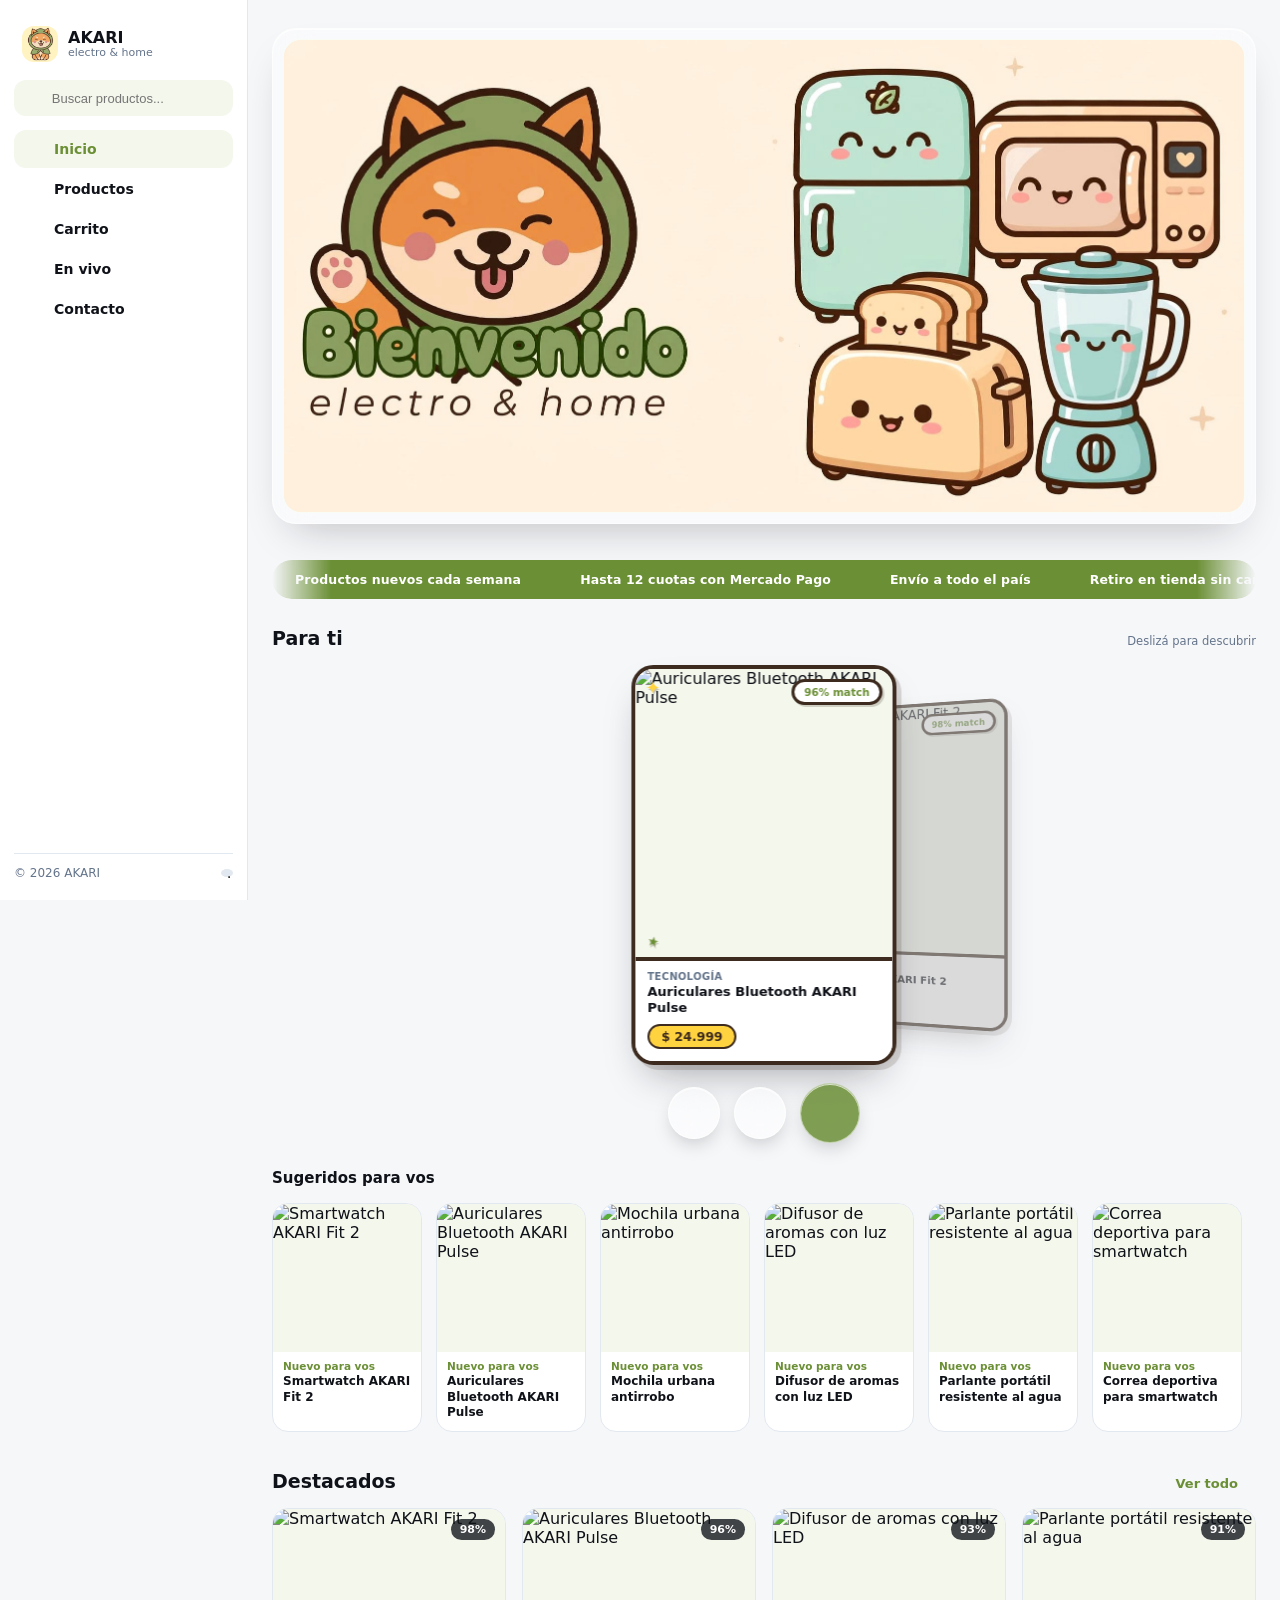
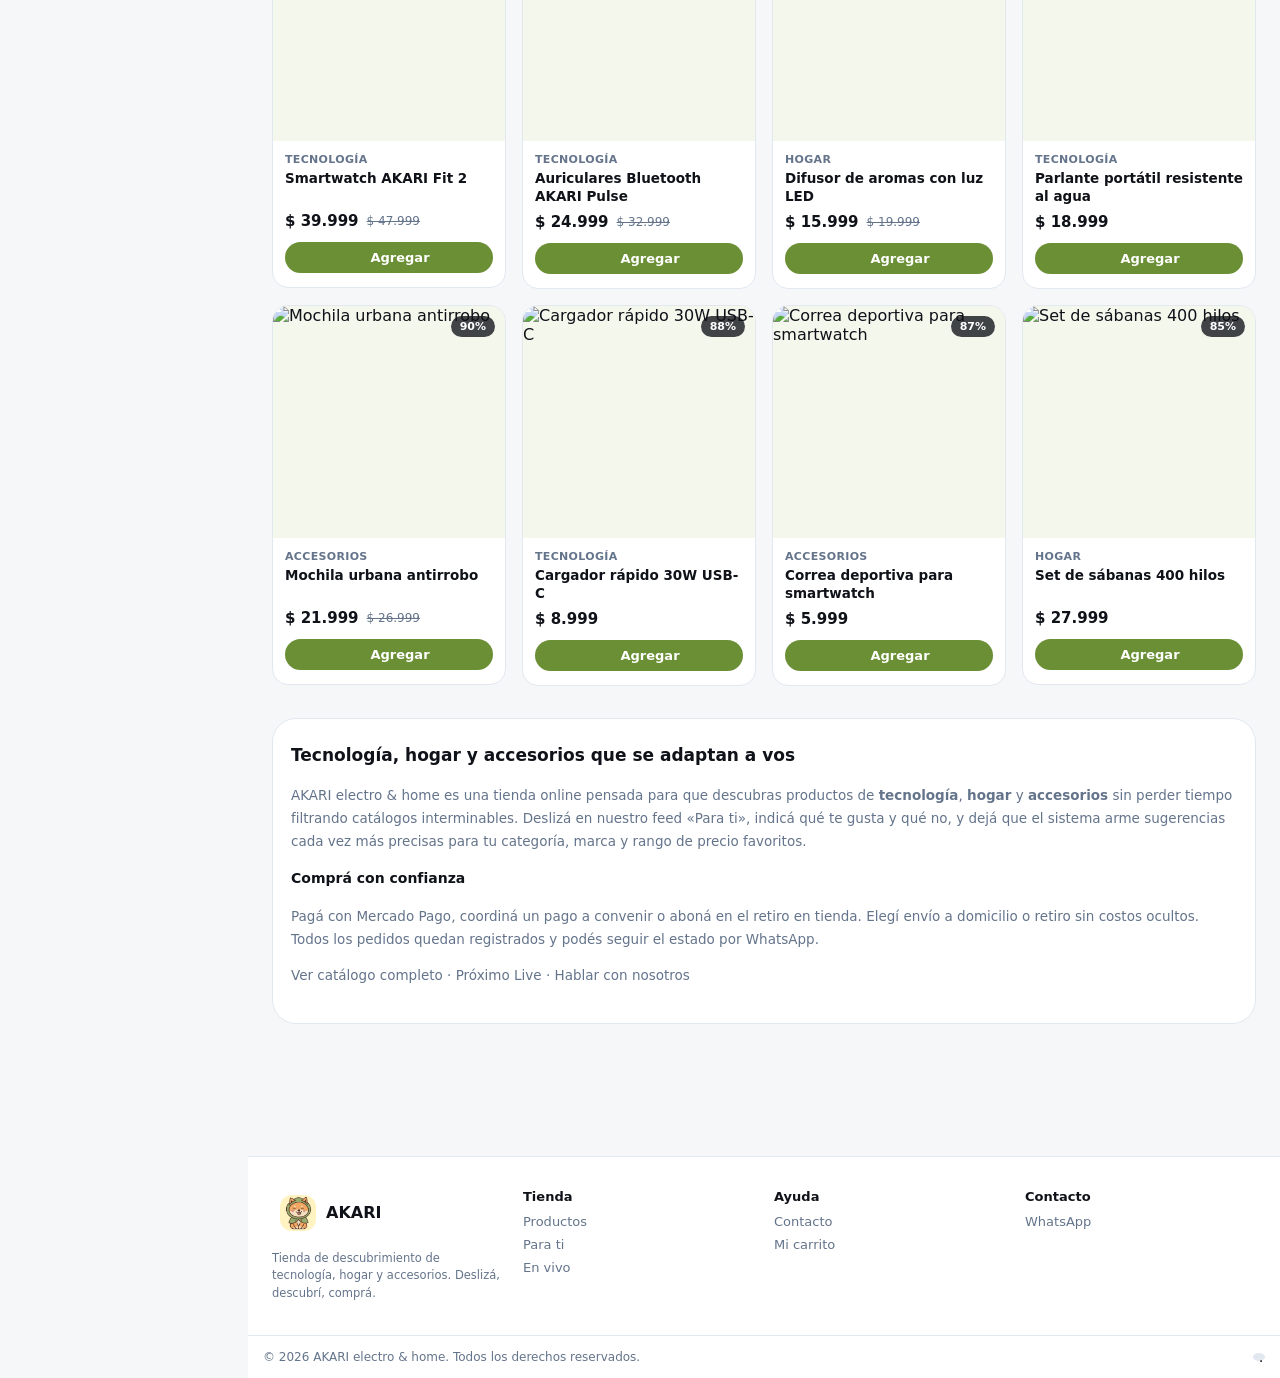
==== index.html @ f6f7b3b5 "Rediseñar tarjetas del carrusel 'Para ti' con estilo Sticker Kawaii: bordes gruesos tipo cómic, somb" ====
<!DOCTYPE html>
<html lang="es-AR">
<head>
<meta charset="UTF-8">
<meta name="viewport" content="width=device-width, initial-scale=1, viewport-fit=cover">
<meta name="theme-color" content="#6b8f35">
<meta name="mobile-web-app-capable" content="yes">
<meta name="apple-mobile-web-app-capable" content="yes">
<meta name="apple-mobile-web-app-status-bar-style" content="black-translucent">
<meta name="apple-mobile-web-app-title" content="AKARI">
<link rel="apple-touch-icon" href="./logo-mascot.png">
<link rel="manifest" href="./manifest.json">
<link rel="preconnect" href="https://images.unsplash.com">
<link rel="preconnect" href="https://khlsqzwtauctaqtqmuxd.supabase.co">
<title>AKARI Electro & Home — Tecnología, hogar y accesorios</title>
<meta name="description" content="Descubrí tecnología, hogar y accesorios deslizando: AKARI aprende lo que te gusta. Comprá con Mercado Pago, envío a domicilio o retiro en tienda.">
<link rel="canonical" href="https://akari.com.ar/">
<meta property="og:type" content="website">
<meta property="og:site_name" content="AKARI Electro & Home">
<meta property="og:title" content="AKARI Electro & Home — Tecnología, hogar y accesorios">
<meta property="og:description" content="Tienda discovery: deslizá, descubrí y comprá productos de tecnología, hogar y accesorios pensados para vos.">
<meta property="og:image" content="https://akari.com.ar/akari-logo-full.png">
<meta property="og:image:width" content="1366">
<meta property="og:image:height" content="554">
<meta property="og:image:type" content="image/png">
<meta property="og:url" content="https://akari.com.ar/">
<meta name="twitter:card" content="summary_large_image">
<meta name="twitter:title" content="AKARI Electro & Home">
<meta name="twitter:description" content="Descubrí tecnología, hogar y accesorios deslizando. AKARI aprende tus gustos.">
<meta name="twitter:image" content="https://akari.com.ar/akari-logo-full.png">
<link rel="icon" href="./logo-mascot.png">
<script type="application/ld+json">
{
  "@context": "https://schema.org",
  "@type": "Store",
  "name": "AKARI Electro & Home",
  "description": "Tienda online de descubrimiento de tecnología, hogar y accesorios.",
  "image": "https://akari.com.ar/logo-mascot.png",
  "url": "https://akari.com.ar/",
  "priceRange": "$$",
  "paymentAccepted": "Mercado Pago, Efectivo",
  "areaServed": "AR"
}
</script>
<script src="https://unpkg.com/lucide@latest/dist/umd/lucide.js"></script>
<link rel="stylesheet" href="./styles.css">
</head>
<body>
<div id="app"></div>
<script>
/* =========================================================
   AKARI Electro & Home — index.html vanilla (front estático)
   Backend: Supabase (opcional, con fallback demo local)
   Pagos: Mercado Pago vía Cloudflare Worker
   ========================================================= */

/* ---------- 1. Config: pegar acá URL y anon key de Supabase ---------- */
const SUPABASE_URL = "https://khlsqzwtauctaqtqmuxd.supabase.co";        // ej: "https://xxxx.supabase.co"
const SUPABASE_ANON_KEY = "eyJhbGciOiJIUzI1NiIsInR5cCI6IkpXVCJ9.eyJpc3MiOiJzdXBhYmFzZSIsInJlZiI6ImtobHNxend0YXVjdGFxdHFtdXhkIiwicm9sZSI6ImFub24iLCJpYXQiOjE3ODcwOTU3NjQsImV4cCI6MjEwMjY3MTc2NH0.Ha_zE5vqNaGgc-ZlKzhVvxErynr9IOAh6Shf-it263A";   // clave anon pública (nunca service_role)
const HAS_SUPABASE = !!(SUPABASE_URL && SUPABASE_ANON_KEY);

/* ---------- 2. Utilidades ---------- */
const $ = (sel, el=document) => el.querySelector(sel);
const $$ = (sel, el=document) => [...el.querySelectorAll(sel)];
const uid = () => Math.random().toString(36).slice(2,10);
const lsGet = (k, fallback) => { try { const v = localStorage.getItem(k); return v ? JSON.parse(v) : fallback; } catch(e){ return fallback; } };
const lsSet = (k, v) => { try { localStorage.setItem(k, JSON.stringify(v)); } catch(e){} };
function fmtMoney(n){
  const cur = state.settings.currency || 'ARS';
  try {
    return new Intl.NumberFormat('es-AR', { style:'currency', currency: cur, maximumFractionDigits:0 }).format(n);
  } catch(e){ return '$' + Math.round(n).toLocaleString('es-AR'); }
}
function toast(msg){
  $$('.toast').forEach(t=>t.remove());
  const t = document.createElement('div');
  t.className = 'toast';
  t.textContent = msg;
  document.body.appendChild(t);
  setTimeout(()=>t.remove(), 2200);
}
function icons(){ if(window.lucide) lucide.createIcons(); }

/* ---------- 3. Datos demo (fallback sin Supabase) ---------- */
const DEMO_PRODUCTS = [
  {id:'p1',title:'Auriculares Bluetooth AKARI Pulse', brand:'AKARI', category:'Tecnología', price:24999, original_price:32999, match_score:96, image_url:'https://images.unsplash.com/photo-1567928513899-997d98489fbd?w=600', sort_order:1, active:true},
  {id:'p2',title:'Parlante portátil resistente al agua', brand:'SoundGo', category:'Tecnología', price:18999, original_price:0, match_score:91, image_url:'https://images.unsplash.com/photo-1542483381-41a479b1fb88?w=600', sort_order:2, active:true},
  {id:'p3',title:'Smartwatch AKARI Fit 2', brand:'AKARI', category:'Tecnología', price:39999, original_price:47999, match_score:98, image_url:'https://images.unsplash.com/photo-1777496410128-926b2d0083f9?w=600', sort_order:3, active:true},
  {id:'p4',title:'Cargador rápido 30W USB-C', brand:'ZapCharge', category:'Tecnología', price:8999, original_price:0, match_score:88, image_url:'https://images.unsplash.com/photo-1492107376256-4026437926cd?w=600', sort_order:4, active:true},
  {id:'p5',title:'Set de sábanas 400 hilos', brand:'Casa Nova', category:'Hogar', price:27999, original_price:0, match_score:85, image_url:'https://images.unsplash.com/photo-1702501543049-4cb666eeda15?w=600', sort_order:5, active:true},
  {id:'p6',title:'Difusor de aromas con luz LED', brand:'Aroma+', category:'Hogar', price:15999, original_price:19999, match_score:93, image_url:'https://images.unsplash.com/photo-1602928321679-560bb453f190?w=600', sort_order:6, active:true},
  {id:'p7',title:'Set de 4 tazas de cerámica', brand:'Casa Nova', category:'Hogar', price:9999, original_price:0, match_score:80, image_url:'https://images.unsplash.com/photo-1542556398-95fb5b9f9b48?w=600', sort_order:7, active:true},
  {id:'p8',title:'Organizador modular de cocina', brand:'OrdenaYa', category:'Hogar', price:12999, original_price:0, match_score:78, image_url:'https://images.unsplash.com/photo-1512149599640-5f2b53232442?w=600', sort_order:8, active:true},
  {id:'p9',title:'Mochila urbana antirrobo', brand:'UrbanGo', category:'Accesorios', price:21999, original_price:26999, match_score:90, image_url:'https://images.unsplash.com/photo-1616703055375-b5e495a5c6fe?w=600', sort_order:9, active:true},
  {id:'p10',title:'Lentes de sol polarizados', brand:'SunLine', category:'Accesorios', price:11999, original_price:0, match_score:82, image_url:'https://images.unsplash.com/photo-1502767089025-6572583495f9?w=600', sort_order:10, active:true},
  {id:'p11',title:'Billetera de cuero minimalista', brand:'UrbanGo', category:'Accesorios', price:9999, original_price:0, match_score:76, image_url:'https://images.unsplash.com/photo-1579014134953-1580d7f123f3?w=600', sort_order:11, active:true},
  {id:'p12',title:'Correa deportiva para smartwatch', brand:'AKARI', category:'Accesorios', price:5999, original_price:0, match_score:87, image_url:'https://images.unsplash.com/photo-1568614213568-aecdafaec17d?w=600', sort_order:12, active:true},
];
const DEFAULT_SETTINGS = {
  brand_name:'AKARI', brand_tagline:'electro & home',
  color_brand:'#6b8f35', color_bg:'#f6f7f9', color_text:'#0f1218', logo_url:'',
  hero_title:'Descubrí productos que sí te van a gustar',
  hero_text:'Deslizá tecnología, hogar y accesorios como en tu red favorita. AKARI aprende de cada Me gusta para mostrarte más de lo que buscás — y menos de lo que no.',
  pay_mp:true, pay_agree:true, pay_store:true, mp_mode:'test', mp_public_key:'', mp_worker_url:'',
  whatsapp:'', email:'', currency:'ARS',
  live_active:true, live_title:'Facebook Live: nuevos ingresos de la semana', live_when:'Viernes 19:00 hs', live_url:'',
  instagram_url:'', facebook_url:'', tiktok_url:''
};

/* ---------- 4. Estado global ---------- */
const state = {
  products: [],
  settings: {...DEFAULT_SETTINGS},
  cart: lsGet('akari_cart', []),
  session: lsGet('akari_admin_session', null),
  route: location.hash || '#/',
  drawerOpen: false,
  productFilter: 'Todas',
  lastOrder: lsGet('akari_last_order', null),
};

/* ---------- 5. Cliente Supabase minimal (REST) — solo si hay claves ---------- */
async function sb(path, opts={}){
  const res = await fetch(`${SUPABASE_URL}/rest/v1/${path}`, {
    ...opts,
    headers:{
      'apikey': SUPABASE_ANON_KEY,
      'Authorization': `Bearer ${state.session?.access_token || SUPABASE_ANON_KEY}`,
      'Content-Type':'application/json',
      'Prefer': opts.prefer || 'return=representation',
      ...(opts.headers||{})
    }
  });
  if(!res.ok){ const t = await res.text().catch(()=> ''); throw new Error(t || res.statusText); }
  return res.status===204 ? null : res.json();
}
async function loadData(){
  if(HAS_SUPABASE){
    try{
      const [prods, settingsRows] = await Promise.all([
        sb('products?select=*&order=sort_order.asc'),
        sb('site_settings?select=*&id=eq.1')
      ]);
      state.products = (prods||[]).filter(p=>p.active !== false);
      if(settingsRows && settingsRows[0]) state.settings = {...DEFAULT_SETTINGS, ...settingsRows[0]};
    }catch(e){
      console.warn('Supabase no disponible, uso modo demo:', e.message);
      state.products = lsGet('akari_demo_products', DEMO_PRODUCTS).filter(p=>p.active);
      state.settings = {...DEFAULT_SETTINGS, ...lsGet('akari_demo_settings', {})};
    }
  } else {
    state.products = lsGet('akari_demo_products', DEMO_PRODUCTS).filter(p=>p.active);
    state.settings = {...DEFAULT_SETTINGS, ...lsGet('akari_demo_settings', {})};
  }
  applyTheme();
}
function allDemoProducts(){ return lsGet('akari_demo_products', DEMO_PRODUCTS); }
function saveDemoProducts(list){ lsSet('akari_demo_products', list); }
function saveDemoSettings(s){ lsSet('akari_demo_settings', s); }

function applyTheme(){
  document.documentElement.style.setProperty('--brand', state.settings.color_brand || '#6b8f35');
  // color-dark aproximado: mismo tono, solo lo usamos con brand por simplicidad
  document.documentElement.style.setProperty('--brand-dark', state.settings.color_brand || '#587529');
  document.documentElement.style.setProperty('--bg', state.settings.color_bg || '#f6f7f9');
  document.documentElement.style.setProperty('--text', state.settings.color_text || '#0f1218');
}

/* ---------- 6. Motor de gustos v3 (localStorage: akari_prefs_v3) ---------- */
const PREFS_KEY = 'akari_prefs_v3';
const HALF_LIFE_DAYS = 21;                 // cuánto tarda una preferencia en "olvidarse" a la mitad
const DECAY_LAMBDA = Math.log(2) / HALF_LIFE_DAYS;
const SIGNAL_WEIGHT = { like: 2, cart: 3.2, skip: -1.6, view: 0 };
const now_ = () => Date.now();
const daysSince = (ts) => ts ? (now_() - ts) / 86400000 : 999;
function decayFactor(ts){ return Math.exp(-DECAY_LAMBDA * Math.max(0, daysSince(ts))); }
function decayedValue(entry){ if(!entry) return 0; return entry.score * decayFactor(entry.ts); }

function loadPrefs(){
  const p = lsGet(PREFS_KEY, null);
  if(p && p.version===3){
    // Migración: totalSignals pasaba de ser un contador plano a una entrada
    // con decaimiento por tiempo (igual que categorías/marcas). Convertimos
    // una sola vez, preservando la confianza ya ganada como punto de partida.
    if(typeof p.totalSignals === 'number'){
      p.totalSignals = p.totalSignals ? { score: p.totalSignals, ts: now_() } : null;
      savePrefs(p);
    }
    return p;
  }
  // Migración simple desde v2 si existía, para no perder progreso del usuario
  const old = lsGet('akari_prefs_v2', null);
  const fresh = {
    version:3, categories:{}, brands:{}, priceMean:0, priceM2:0, priceCount:0,
    seen:{}, skipped:{}, session:[], totalSignals:null, createdAt: now_()
  };
  if(old){
    const ts = now_();
    Object.entries(old.categories||{}).forEach(([k,v])=> fresh.categories[k]={score:v, ts});
    Object.entries(old.brands||{}).forEach(([k,v])=> fresh.brands[k]={score:v, ts});
    if(old.priceCount){ fresh.priceCount=old.priceCount; fresh.priceMean=old.priceSum/old.priceCount; }
    Object.entries(old.seen||{}).forEach(([k,v])=> fresh.seen[k]={count:v, ts});
    Object.entries(old.skipped||{}).forEach(([k,v])=> fresh.skipped[k]={count:v, ts});
    fresh.session = old.session||[];
  }
  savePrefs(fresh);
  return fresh;
}
function savePrefs(p){ lsSet(PREFS_KEY, p); }

// Confianza en lo que sabemos del usuario, con decaimiento por tiempo (igual
// que las afinidades): si no interactúa por un tiempo, "olvidamos" cuánto lo
// conocíamos y el feed vuelve a explorar más, en vez de quedar congelado en
// el piso mínimo de exploración para siempre.
function getConfidence(prefs){
  return Math.min(1, decayedValue(prefs.totalSignals) / 25);
}

// Welford incremental: media y varianza de precios que le gustaron, sin guardar historial completo
function updatePriceStats(prefs, price){
  prefs.priceCount += 1;
  const delta = price - prefs.priceMean;
  prefs.priceMean += delta / prefs.priceCount;
  const delta2 = price - prefs.priceMean;
  prefs.priceM2 += delta * delta2;
}
function priceStd(prefs){
  if(prefs.priceCount < 2) return null;
  return Math.sqrt(prefs.priceM2 / prefs.priceCount);
}

function recordSignal(product, type){
  const prefs = loadPrefs();
  const weight = SIGNAL_WEIGHT[type] ?? 0;
  const ts = now_();
  if(weight !== 0){
    const catEntry = prefs.categories[product.category];
    prefs.categories[product.category] = { score: decayedValue(catEntry) + weight, ts };
    const brandEntry = prefs.brands[product.brand];
    prefs.brands[product.brand] = { score: decayedValue(brandEntry) + weight, ts };
    if(weight > 0) updatePriceStats(prefs, product.price);
    prefs.totalSignals = { score: decayedValue(prefs.totalSignals) + 1, ts };
  }
  if(type==='skip'){
    const s = prefs.skipped[product.id];
    prefs.skipped[product.id] = { count: (s?s.count:0)+1, ts };
  }
  const seenEntry = prefs.seen[product.id];
  prefs.seen[product.id] = { count: (seenEntry?seenEntry.count:0)+1, ts };
  prefs.session.push(product.id);
  if(prefs.session.length>40) prefs.session.shift();
  savePrefs(prefs);
}

// Preferencia gaussiana de precio: 1.0 si está justo en el precio típico que le gusta, decae con la distancia
function priceFit(price, prefs){
  if(prefs.priceCount < 2) return 0.5; // sin datos suficientes: neutral
  const std = Math.max(priceStd(prefs), prefs.priceMean*0.12, 1000); // piso mínimo para no ser demasiado estricto
  const z = (price - prefs.priceMean) / std;
  return Math.exp(-0.5 * z * z); // 1 = precio ideal, ->0 = muy lejos de lo habitual
}

function scoreProduct(product, prefs, opts={}){
  const sessionSet = opts.sessionSet || new Set();
  let score = (product.match_score||70)/100;                 // base editorial 0–1

  const catAff = Math.tanh(decayedValue(prefs.categories[product.category]) / 4); // -1..1 acotado
  const brandAff = Math.tanh(decayedValue(prefs.brands[product.brand]) / 4);
  score += catAff * 0.22 + brandAff * 0.14;

  score += (priceFit(product.price, prefs) - 0.5) * 0.30;     // -0.15..+0.15

  const seenEntry = prefs.seen[product.id];
  if(!seenEntry){
    score += 0.16; // novelty: nunca visto
  } else {
    const recentness = decayFactor(seenEntry.ts);              // 1 = recién visto, ->0 con el tiempo
    score -= Math.min(0.32, 0.08 * Math.log(1 + seenEntry.count)) * recentness;
  }

  const skipEntry = prefs.skipped[product.id];
  if(skipEntry){
    const recentness = decayFactor(skipEntry.ts);
    score -= Math.min(0.85, 0.35 * skipEntry.count) * recentness;
  }

  if(sessionSet.has(product.id)) score -= 0.5;                 // evitar repetir en la misma sesión de scroll

  // exploración: más ruido cuando conocemos poco al usuario, casi nada cuando ya aprendimos de él
  const confidence = getConfidence(prefs);
  const noiseAmplitude = 0.14 * (1 - confidence) + 0.02;
  score += (Math.random()*2-1) * noiseAmplitude;

  return score;
}

function buildFeed(){
  const prefs = loadPrefs();
  const sessionSet = new Set(prefs.session.slice(-12));
  // filtrar productos rechazados con fuerza y recientemente, para no insistir
  const pool = state.products.filter(p=>{
    const sk = prefs.skipped[p.id];
    if(!sk) return true;
    return !(sk.count>=3 && decayFactor(sk.ts) > 0.6);
  });
  const finalPool = pool.length ? pool : state.products;

  let scored = finalPool
    .map(p=>({p, s:scoreProduct(p, prefs, {sessionSet})}))
    .sort((a,b)=>b.s-a.s);

  // exploración adaptativa: epsilon baja de ~25% (usuario nuevo) a un piso de 6% (usuario ya conocido)
  const confidence = getConfidence(prefs);
  const epsilon = 0.25 - confidence*0.19;
  let ordered = [];
  const rest = [...scored];
  while(rest.length){
    if(Math.random() < epsilon && rest.length>1){
      const idx = Math.floor(Math.random()*rest.length);
      ordered.push(rest.splice(idx,1)[0]);
    } else {
      ordered.push(rest.shift());
    }
  }

  // diversidad real: si insertar el siguiente ítem generaría 3 seguidos de la misma categoría,
  // buscamos más adelante en la cola el primer ítem de otra categoría y lo adelantamos.
  const final = [];
  while(ordered.length){
    const next = ordered[0];
    const lastTwoSame = final.length>=2
      && final[final.length-1].p.category===next.p.category
      && final[final.length-2].p.category===next.p.category;
    if(lastTwoSame){
      const altIdx = ordered.findIndex(o=> o.p.category!==next.p.category);
      if(altIdx > 0){ final.push(ordered.splice(altIdx,1)[0]); continue; }
    }
    final.push(ordered.shift());
  }
  return final.map(x=>x.p);
}

/* ---------- 7. Carrito ---------- */
function saveCart(){ lsSet('akari_cart', state.cart); }
function addToCart(product, qty=1){
  const existing = state.cart.find(i=>i.id===product.id);
  if(existing) existing.qty += qty;
  else state.cart.push({id:product.id, title:product.title, price:product.price, image_url:product.image_url, category:product.category, qty});
  saveCart();
  recordSignal(product,'cart');
  toast('Agregado al carrito');
  render();
}
function updateQty(id, delta){
  const item = state.cart.find(i=>i.id===id);
  if(!item) return;
  item.qty += delta;
  if(item.qty<=0) state.cart = state.cart.filter(i=>i.id!==id);
  saveCart(); render();
}
function removeFromCart(id){ state.cart = state.cart.filter(i=>i.id!==id); saveCart(); render(); }
function cartTotal(){ return state.cart.reduce((s,i)=>s+i.price*i.qty,0); }
function cartCount(){ return state.cart.reduce((s,i)=>s+i.qty,0); }

/* ---------- 8. Router ---------- */
window.addEventListener('hashchange', ()=>{ state.route = location.hash || '#/'; state.drawerOpen=false; window.scrollTo(0,0); render(); });

/* ---------- 9. Render: shell (sidebar / topbar) ---------- */
const NAV_ITEMS = [
  {href:'#/', label:'Inicio', icon:'home'},
  {href:'#/productos', label:'Productos', icon:'grid-3x3'},
  {href:'#/carrito', label:'Carrito', icon:'shopping-cart'},
  {href:'#/vivo', label:'En vivo', icon:'radio'},
  {href:'#/contacto', label:'Contacto', icon:'mail'},
];
function isActive(href){ return (state.route==='#/' ? '#/' : state.route) === href || (href!=='#/' && state.route.startsWith(href)); }

function brandMarkHTML(){
  const s = state.settings;
  const src = s.logo_url || './logo-mascot-icon-512.png';
  return `<div class="brand-mark brand-mark-img"><img src="${src}" alt="${s.brand_name}" onerror="this.parentElement.textContent='${(s.brand_name||'A')[0]}'; this.parentElement.classList.remove('brand-mark-img');"></div>`;
}
function shellHTML(innerHTML){
  const s = state.settings;
  const route = state.route.split('?')[0];
  const hideFabs = route==='#/carrito' || route==='#/checkout'; // hay barra de pago fija abajo, evitamos superposición
  return `
  <aside class="sidebar">
    <div class="brand-row">
      ${brandMarkHTML()}
      <div><div class="brand-name">${s.brand_name}</div><div class="brand-tag">${s.brand_tagline}</div></div>
    </div>
    <div class="search-box"><i data-lucide="search" class="icon" style="color:var(--muted)"></i><input id="search-input-desk" placeholder="Buscar productos..." value=""></div>
    <nav>
      ${NAV_ITEMS.map(n=>`<a class="nav-item ${isActive(n.href)?'active':''}" href="${n.href}"><i data-lucide="${n.icon}" class="icon"></i>${n.label}${n.href==='#/carrito' && cartCount() ? ` <span class="mini">(${cartCount()})</span>`:''}</a>`).join('')}
    </nav>
    <div class="sidebar-foot"><span>© ${new Date().getFullYear()} ${s.brand_name}</span><button class="admin-dot" title="Admin" onclick="location.hash='#/admin'">·</button></div>
  </aside>

  <div class="topbar">
    <button class="icon-btn" onclick="toggleDrawer(true)"><i data-lucide="menu" class="icon"></i></button>
    <div class="brand-row">${brandMarkHTML()}<div class="brand-name">${s.brand_name}</div></div>
    <div style="flex:1"></div>
    <a class="icon-btn" href="#/carrito" style="position:relative"><i data-lucide="shopping-cart" class="icon"></i></a>
  </div>
  <div class="drawer-backdrop ${state.drawerOpen?'open':''}" onclick="toggleDrawer(false)"></div>
  <div class="drawer ${state.drawerOpen?'open':''}">
    <div class="brand-row">${brandMarkHTML()}<div><div class="brand-name">${s.brand_name}</div><div class="brand-tag">${s.brand_tagline}</div></div></div>
    <nav>${NAV_ITEMS.map(n=>`<a class="nav-item ${isActive(n.href)?'active':''}" href="${n.href}" onclick="toggleDrawer(false)"><i data-lucide="${n.icon}" class="icon"></i>${n.label}</a>`).join('')}</nav>
  </div>

  <main>
    <div class="container">${innerHTML}</div>
    ${footerHTML()}
  </main>
  ${hideFabs ? '' : `<button class="cart-fab" onclick="location.hash='#/carrito'"><i data-lucide="shopping-cart" class="icon"></i>${cartCount()?`<span class="count">${cartCount()}</span>`:''}</button>`}
  ${hideFabs ? '' : whatsappFabHTML()}
  `;
}
function whatsappFabHTML(){
  const s = state.settings;
  if(!s.whatsapp) return '';
  const text = encodeURIComponent(`Hola! Tengo una consulta sobre ${s.brand_name} ${s.brand_tagline}.`);
  return `
  <a class="whatsapp-fab" href="https://wa.me/${s.whatsapp}?text=${text}" target="_blank" rel="noopener" title="Escribinos por WhatsApp" aria-label="Escribinos por WhatsApp">
    <svg viewBox="0 0 32 32" fill="currentColor" xmlns="http://www.w3.org/2000/svg"><path d="M16.02 3C9.4 3 4 8.37 4 15c0 2.36.7 4.55 1.9 6.4L4 29l7.8-1.85A11.9 11.9 0 0 0 16.02 27C22.63 27 28 21.63 28 15S22.63 3 16.02 3Zm0 21.8c-1.95 0-3.77-.57-5.3-1.55l-.38-.24-4.63 1.1 1.13-4.5-.25-.39A9.7 9.7 0 0 1 5.2 15c0-5.97 4.86-10.8 10.82-10.8 5.97 0 10.8 4.83 10.8 10.8s-4.83 10.8-10.8 10.8Zm5.92-8.09c-.32-.16-1.9-.94-2.2-1.05-.3-.1-.51-.16-.73.16-.21.32-.84 1.05-1.03 1.26-.19.21-.38.24-.7.08-.32-.16-1.36-.5-2.58-1.6-.95-.85-1.6-1.9-1.78-2.22-.19-.32-.02-.49.14-.65.14-.14.32-.38.48-.56.16-.19.21-.32.32-.54.1-.21.05-.4-.03-.56-.08-.16-.73-1.76-1-2.41-.26-.63-.53-.54-.73-.55h-.62c-.21 0-.56.08-.85.4-.3.32-1.11 1.09-1.11 2.65 0 1.56 1.14 3.07 1.3 3.28.16.21 2.24 3.42 5.43 4.8.76.33 1.35.52 1.81.67.76.24 1.45.21 2 .13.61-.09 1.9-.78 2.17-1.53.27-.75.27-1.4.19-1.53-.08-.14-.29-.22-.61-.38Z"/></svg>
  </a>`;
}
function toggleDrawer(v){ state.drawerOpen=v; render(); }
function socialLinksHTML(){
  const s = state.settings;
  const links = [];
  if(s.instagram_url) links.push({url:s.instagram_url, icon:'instagram', label:'Instagram'});
  if(s.facebook_url) links.push({url:s.facebook_url, icon:'facebook', label:'Facebook'});
  if(s.tiktok_url) links.push({url:s.tiktok_url, icon:'tiktok', label:'TikTok'});
  if(!links.length) return '';
  const tiktokSvg = `<svg viewBox="0 0 24 24" width="18" height="18" fill="currentColor"><path d="M16.6 5.82c-.9-.98-1.4-2.26-1.4-3.62h-3.3v13.44c0 1.62-1.32 2.94-2.94 2.94a2.94 2.94 0 0 1 0-5.88c.28 0 .55.04.8.12V9.5a6.3 6.3 0 0 0-.8-.05A6.24 6.24 0 0 0 3 15.68a6.24 6.24 0 0 0 6.24 6.24 6.24 6.24 0 0 0 6.24-6.24V9.01a9.6 9.6 0 0 0 5.6 1.8V7.5c-1.61 0-3.06-.6-4.48-1.68Z"/></svg>`;
  return `<div class="social-row">${links.map(l=>`<a class="social-btn" href="${l.url}" target="_blank" rel="noopener" title="${l.label}">${l.icon==='tiktok'?tiktokSvg:`<i data-lucide="${l.icon}" class="icon" style="width:18px;height:18px"></i>`}</a>`).join('')}</div>`;
}
function footerHTML(){
  const s = state.settings;
  return `
  <footer>
    <div class="footer-inner">
      <div>
        <div class="brand-row" style="padding-bottom:8px">${brandMarkHTML()}<div class="brand-name">${s.brand_name}</div></div>
        <p class="mini" style="max-width:32ch;line-height:1.5">Tienda de descubrimiento de tecnología, hogar y accesorios. Deslizá, descubrí, comprá.</p>
        ${socialLinksHTML()}
      </div>
      <div><h4>Tienda</h4>
        <a href="#/productos">Productos</a><a href="#/">Para ti</a><a href="#/vivo">En vivo</a>
      </div>
      <div><h4>Ayuda</h4>
        <a href="#/contacto">Contacto</a><a href="#/carrito">Mi carrito</a>
      </div>
      <div><h4>Contacto</h4>
        <a href="mailto:${s.email}">${s.email}</a>
        <a href="https://wa.me/${s.whatsapp}" target="_blank">WhatsApp</a>
      </div>
    </div>
    <div class="footer-bottom">
      <span>© ${new Date().getFullYear()} ${s.brand_name} ${s.brand_tagline}. Todos los derechos reservados.</span>
      <button class="admin-dot" title="admin" onclick="location.hash='#/admin'">·</button>
    </div>
  </footer>`;
}

/* ---------- 10. Vista: Inicio ---------- */
function viewHome(){
  const s = state.settings;
  const destacados = [...state.products].sort((a,b)=>(b.match_score||0)-(a.match_score||0)).slice(0,8);
  return `
  <section class="video-banner">
    <div class="video-frame">
      <img src="./banner-image.jpg" alt="Bienvenido a AKARI Electro & Home" loading="eager">
    </div>
  </section>

  <div class="marquee">
    <div class="marquee-track">
      ${marqueeItemsHTML()}${marqueeItemsHTML()}
    </div>
  </div>

  <section class="block reveal" id="feed-section">
    <div class="section-head"><h2>Para ti</h2><span class="mini">Deslizá para descubrir</span></div>
    ${feedHTML()}
  </section>

  <section class="block reveal">
    <div class="section-head"><h2>Destacados</h2><a href="#/productos">Ver todo <i data-lucide="arrow-right" class="icon" style="width:14px;height:14px"></i></a></div>
    <div class="grid-products">${destacados.map((p,i)=>`<div class="reveal" style="transition-delay:${Math.min(i,6)*70}ms">${productCardHTML(p)}</div>`).join('')}</div>
  </section>

  <section class="block reveal">
    <div class="seo-text">
      <h2>Tecnología, hogar y accesorios que se adaptan a vos</h2>
      <p>${s.brand_name} ${s.brand_tagline} es una tienda online pensada para que descubras productos de <strong>tecnología</strong>, <strong>hogar</strong> y <strong>accesorios</strong> sin perder tiempo filtrando catálogos interminables. Deslizá en nuestro feed «Para ti», indicá qué te gusta y qué no, y dejá que el sistema arme sugerencias cada vez más precisas para tu categoría, marca y rango de precio favoritos.</p>
      <h3>Comprá con confianza</h3>
      <p>Pagá con Mercado Pago, coordiná un pago a convenir o aboná en el retiro en tienda. Elegí envío a domicilio o retiro sin costos ocultos. Todos los pedidos quedan registrados y podés seguir el estado por WhatsApp.</p>
      <p><a href="#/productos">Ver catálogo completo</a> · <a href="#/vivo">Próximo Live</a> · <a href="#/contacto">Hablar con nosotros</a></p>
    </div>
  </section>
  `;
}
function marqueeItemsHTML(){
  const items = [
    { icon:'sparkles', text:'Productos nuevos cada semana' },
    { icon:'credit-card', text:'Hasta 12 cuotas con Mercado Pago' },
    { icon:'truck', text:'Envío a todo el país' },
    { icon:'store', text:'Retiro en tienda sin cargo' },
    { icon:'heart', text:'El feed aprende lo que te gusta' },
  ];
  return items.map(i=>`<span class="marquee-item"><i data-lucide="${i.icon}" class="icon" style="width:15px;height:15px"></i>${i.text}</span>`).join('');
}

/* ---------- 11. Feed swipe / carrusel ---------- */
let feedState = { items: [], index: 0 };
function feedHTML(){
  feedState.items = buildFeed();
  if(!feedState.items.length) return `<div class="feed-empty">Todavía no hay productos para mostrarte. Volvé pronto.</div>`;
  feedState.index = 0;
  return `
  <div class="feed-wrap">
    <div class="feed-stage-wrap">
      <div class="feed-stage" id="feed-stage"></div>
      <div class="swipe-hint" id="swipe-hint"><i data-lucide="move-horizontal" class="icon"></i>Deslizá para decidir</div>
    </div>
    <div class="feed-actions">
      <button class="round-btn skip" onclick="feedAction('skip')" title="Saltar"><i data-lucide="x" class="icon"></i></button>
      <button class="round-btn like" onclick="feedAction('like')" title="Me gusta"><i data-lucide="heart" class="icon"></i></button>
      <button class="round-btn add" onclick="feedAction('cart')" title="Agregar"><i data-lucide="shopping-cart" class="icon"></i></button>
    </div>
  </div>
  <div class="section-head" style="margin-top:26px"><h2 style="font-size:15px">Sugeridos para vos</h2></div>
  <div class="suggested-strip" id="suggested-strip"></div>
  `;
}
// Monta el carrusel desde cero (primera carga, o cuando se reinician las sugerencias)
function renderFeedStage(){
  const stage = $('#feed-stage');
  if(!stage) return;
  stage.innerHTML='';
  const current = feedState.items[feedState.index];
  if(!current){ stage.innerHTML = `<div class="feed-empty" style="position:absolute;inset:0;display:flex;align-items:center;justify-content:center;background:#fff;border:1px solid var(--border);border-radius:24px">Reiniciando sugerencias...</div>`; icons(); setTimeout(()=>{feedState.index=0; renderFeedStage();},900); return; }
  const prev = feedState.index>0 ? feedState.items[feedState.index-1] : null;
  const next = feedState.items[feedState.index+1] || null;

  if(prev) stage.appendChild(buildCarouselCard(prev, 'carousel-left'));
  const centerCard = buildCarouselCard(current, 'carousel-center');
  stage.appendChild(centerCard);
  if(next) stage.appendChild(buildCarouselCard(next, 'carousel-right'));

  attachDrag(centerCard, current);
  renderSuggestedStrip();
  icons();
}
function buildCarouselCard(p, extraClass){
  const card = document.createElement('div');
  card.className = 'swipe-card sticker-card ' + extraClass;
  card.dataset.id = p.id;
  card.innerHTML = `
    <div class="swipe-stamp like">ME GUSTA</div>
    <div class="swipe-stamp skip">PASO</div>
    <div class="sticker-media">
      <img src="${p.image_url}" alt="${p.title}">
      <div class="sticker-star s1">✦</div>
      <div class="sticker-badge">${p.match_score||70}% match</div>
      <div class="sticker-star s2">★</div>
    </div>
    <div class="sticker-body">
      <div class="sticker-cat">${p.category}</div>
      <div class="sticker-title">${p.title}</div>
      <div class="sticker-price">${fmtMoney(p.price)}</div>
    </div>
  `;
  return card;
}
// Avanza el carrusel una posición: la tarjeta central pasa a la izquierda (ya decidida),
// la de la derecha pasa al centro, y entra una nueva tarjeta por la derecha.
function advanceCarousel(type){
  const stage = $('#feed-stage');
  const current = feedState.items[feedState.index];
  if(!stage || !current) return;
  recordSignal(current, type);

  const oldLeft = stage.querySelector('.carousel-left');
  const oldCenter = stage.querySelector('.carousel-center');
  const oldRight = stage.querySelector('.carousel-right');

  // La tarjeta vieja de la izquierda (ya decidida hace un paso) termina de salir de escena
  if(oldLeft){
    oldLeft.classList.remove('carousel-left');
    oldLeft.classList.add('carousel-exit-left');
    setTimeout(()=>oldLeft.remove(), 420);
  }
  // La central (recién decidida) pasa a ocupar el lugar de la izquierda
  if(oldCenter){
    oldCenter.classList.remove('carousel-center');
    oldCenter.classList.add('carousel-left');
    oldCenter.style.transform = '';
    oldCenter.style.left = '';
    oldCenter.style.transition = '';
    oldCenter.style.pointerEvents = 'none';
  }
  // La de la derecha pasa a ser la nueva protagonista
  if(oldRight){
    oldRight.classList.remove('carousel-right');
    oldRight.classList.add('carousel-center');
    attachDrag(oldRight, feedState.items[feedState.index+1]);
  }

  feedState.index++;
  const newNext = feedState.items[feedState.index+1];
  if(newNext){
    const newCard = buildCarouselCard(newNext, 'carousel-right carousel-enter');
    stage.appendChild(newCard);
    requestAnimationFrame(()=>{ newCard.classList.remove('carousel-enter'); });
  }

  if(!feedState.items[feedState.index]){
    setTimeout(()=>{ feedState.index=0; renderFeedStage(); }, 450);
  }
  renderSuggestedStrip();
}
function attachDrag(card, product){
  let startX=0, startY=0, dx=0, dragging=false;
  const likeStamp = card.querySelector('.swipe-stamp.like');
  const skipStamp = card.querySelector('.swipe-stamp.skip');
  function onDown(x,y){ dragging=true; startX=x; startY=y; card.style.transition='none'; card.style.cursor='grabbing'; dismissSwipeHint(); }
  function onMove(x,y){
    if(!dragging) return;
    dx = x-startX;
    const rot = dx/18;
    card.style.transform = `translateX(-50%) translate(${dx}px, ${(y-startY)*.15}px) rotate(${rot}deg)`;
    likeStamp.style.opacity = Math.min(Math.max(-dx/80,0),1);
    skipStamp.style.opacity = Math.min(Math.max(dx/80,0),1);
  }
  function onUp(){
    if(!dragging) return; dragging=false; card.style.cursor='grab';
    card.style.transition='transform .4s cubic-bezier(.22,1,.36,1), left .4s cubic-bezier(.22,1,.36,1), opacity .4s ease';
    if(dx<-110){ advanceCarousel('like'); }
    else if(dx>110){ advanceCarousel('skip'); }
    else { card.style.transform=''; likeStamp.style.opacity=0; skipStamp.style.opacity=0; }
    dx=0;
  }
  card.addEventListener('mousedown', e=>onDown(e.clientX,e.clientY));
  window.addEventListener('mousemove', e=>onMove(e.clientX,e.clientY));
  window.addEventListener('mouseup', onUp);
  card.addEventListener('touchstart', e=>{const t=e.touches[0]; onDown(t.clientX,t.clientY);}, {passive:true});
  card.addEventListener('touchmove', e=>{const t=e.touches[0]; onMove(t.clientX,t.clientY);}, {passive:true});
  card.addEventListener('touchend', onUp);
}
function feedAction(type){
  const p = feedState.items[feedState.index];
  if(!p) return;
  dismissSwipeHint();
  if(type==='cart') addToCart(p,1);
  advanceCarousel(type==='cart' ? 'like' : type);
}
function renderSuggestedStrip(){
  const strip = $('#suggested-strip');
  if(!strip) return;
  const prefs = loadPrefs();
  const topCat = Object.entries(prefs.categories)
    .map(([k,v])=>[k, decayedValue(v)])
    .sort((a,b)=>b[1]-a[1])[0]?.[0];
  const hasPriceData = prefs.priceCount >= 2;
  const list = [...state.products].sort((a,b)=>scoreProduct(b,prefs)-scoreProduct(a,prefs)).slice(0,10);
  strip.innerHTML = list.map(p=>{
    let why = 'Recomendado';
    if(topCat && p.category===topCat) why = `Por ${topCat}`;
    else if(hasPriceData && priceFit(p.price, prefs) > 0.75) why = 'En tu rango de precio';
    else if(!prefs.seen[p.id]) why = 'Nuevo para vos';
    return `<a class="sugg-card" href="#" onclick="event.preventDefault(); openProductDetail('${p.id}')">
      <div class="imgwrap"><img src="${p.image_url}" alt="${p.title}" loading="lazy"></div>
      <div class="why">${why}</div>
      <div class="title">${p.title}</div>
    </a>`;
  }).join('');
}

/* ---------- 12. Producto card ---------- */
function productCardHTML(p){
  return `
  <div class="card-prod" onclick="openProductDetail('${p.id}')" style="cursor:pointer">
    <div class="match-badge">${p.match_score||70}%</div>
    <div class="imgwrap"><img src="${p.image_url}" alt="${p.title}" loading="lazy"></div>
    <div class="body">
      <div class="cat">${p.category}</div>
      <div class="title">${p.title}</div>
      <div class="price-row"><span class="price">${fmtMoney(p.price)}</span>${p.original_price>p.price?`<span class="price-orig">${fmtMoney(p.original_price)}</span>`:''}</div>
      <button class="btn btn-primary btn-sm add-btn" onclick='event.stopPropagation(); addToCart(state.products.find(x=>x.id==="${p.id}"))'><i data-lucide="plus" class="icon" style="width:14px;height:14px"></i>Agregar</button>
    </div>
  </div>`;
}

/* ---------- 12b. Detalle de producto (modal expandido) ---------- */
let productDetail = null;
function openProductDetail(id){
  const p = state.products.find(x=>x.id===id);
  if(!p) return;
  productDetail = { product: p, qty: 1 };
  renderProductDetailModal();
}
function closeProductDetail(){
  productDetail = null;
  const el = $('#product-detail-backdrop');
  if(el) el.remove();
}
function changeDetailQty(delta){
  if(!productDetail) return;
  productDetail.qty = Math.max(1, productDetail.qty + delta);
  const el = $('#pd-qty-val');
  if(el) el.textContent = productDetail.qty;
}
function addDetailToCart(){
  if(!productDetail) return;
  addToCart(productDetail.product, productDetail.qty);
  closeProductDetail();
}
function renderProductDetailModal(){
  closeProductDetail_silent();
  if(!productDetail) return;
  const p = productDetail.product;
  const wrap = document.createElement('div');
  wrap.id = 'product-detail-backdrop';
  wrap.className = 'modal-backdrop pd-backdrop';
  wrap.onclick = (e)=>{ if(e.target===wrap) closeProductDetail(); };
  wrap.innerHTML = `
    <div class="pd-modal">
      <button class="icon-btn pd-close" onclick="closeProductDetail()"><i data-lucide="x" class="icon"></i></button>
      <div class="pd-media">
        <img src="${p.image_url}" alt="${p.title}">
        <div class="glass-pill glass-pill-cat" style="position:absolute;top:14px;left:14px">${p.category}</div>
        <div class="glass-pill glass-pill-match" style="position:absolute;top:14px;right:14px">${p.match_score||70}% match</div>
      </div>
      <div class="pd-body">
        ${p.brand?`<div class="mini" style="font-weight:700;text-transform:uppercase;letter-spacing:.03em">${p.brand}</div>`:''}
        <h2 class="pd-title">${p.title}</h2>
        <div class="price-row" style="margin:8px 0 18px">
          <span class="price" style="font-size:22px">${fmtMoney(p.price)}</span>
          ${p.original_price>p.price?`<span class="price-orig">${fmtMoney(p.original_price)}</span>`:''}
        </div>
        <div class="qty-row" style="margin-bottom:18px">
          <button class="qty-btn" onclick="changeDetailQty(-1)">−</button>
          <span class="qty-val" id="pd-qty-val">${productDetail.qty}</span>
          <button class="qty-btn" onclick="changeDetailQty(1)">+</button>
        </div>
        <button class="btn btn-primary btn-block" onclick="addDetailToCart()"><i data-lucide="shopping-cart" class="icon" style="width:16px;height:16px"></i>Agregar al carrito</button>
      </div>
    </div>`;
  document.body.appendChild(wrap);
  icons();
}
function closeProductDetail_silent(){
  const el = $('#product-detail-backdrop');
  if(el) el.remove();
}

/* ---------- 13. Vista: Productos ---------- */
function viewProductos(){
  const params = new URLSearchParams((state.route.split('?')[1]||''));
  const catParam = params.get('cat');
  if(catParam) state.productFilter = catParam;
  const cats = ['Todas', ...new Set(state.products.map(p=>p.category))];
  const filtered = state.productFilter==='Todas'? state.products : state.products.filter(p=>p.category===state.productFilter);
  return `
  <div class="section-head"><h2>Productos</h2><span class="mini">${filtered.length} resultados</span></div>
  <div class="filter-row">${cats.map(c=>`<button class="pill ${state.productFilter===c?'active':''}" onclick="setProductFilter('${c}')">${c}</button>`).join('')}</div>
  ${filtered.length? `<div class="grid-products">${filtered.map(productCardHTML).join('')}</div>` : `<div class="empty-state">No hay productos en esta categoría todavía.</div>`}
  `;
}
function setProductFilter(c){ state.productFilter=c; location.hash = c==='Todas' ? '#/productos' : `#/productos?cat=${encodeURIComponent(c)}`; }

/* ---------- 14. Vista: Carrito ---------- */
function viewCarrito(){
  if(!state.cart.length){
    return `<div class="empty-state"><i data-lucide="shopping-cart" class="icon" style="width:36px;height:36px;margin-bottom:10px"></i><div>Tu carrito está vacío.</div><a class="btn btn-primary" style="margin-top:14px" href="#/productos">Ver catálogo</a></div>`;
  }
  return `
  <div class="section-head"><h2>Tu carrito</h2></div>
  <div class="cart-layout">
    <div>
      ${state.cart.map(i=>`
        <div class="cart-item">
          <img src="${i.image_url}" alt="${i.title}" loading="lazy">
          <div class="info">
            <div class="cat">${i.category||''}</div>
            <div class="name">${i.title}</div>
            <div class="price">${fmtMoney(i.price)}</div>
            <div class="qty-row">
              <button class="qty-btn" onclick="updateQty('${i.id}',-1)">−</button>
              <span class="qty-val">${i.qty}</span>
              <button class="qty-btn" onclick="updateQty('${i.id}',1)">+</button>
            </div>
            <button class="remove-link" onclick="removeFromCart('${i.id}')"><i data-lucide="trash-2" class="icon" style="width:13px;height:13px"></i>Quitar</button>
          </div>
        </div>`).join('')}
    </div>
    <div class="summary-box">
      <div class="summary-row"><span>Subtotal</span><span>${fmtMoney(cartTotal())}</span></div>
      <div class="summary-row"><span>Envío</span><span>A definir</span></div>
      <div class="summary-row total"><span>Total</span><span>${fmtMoney(cartTotal())}</span></div>
      <a class="btn btn-primary btn-block cta-fixed" href="#/checkout" style="margin-top:14px">Ir a pagar</a>
    </div>
  </div>`;
}

/* ---------- 15. Vista: Checkout ---------- */
let checkoutState = { delivery:'retiro', payment:'mp', name:'', phone:'', email:'', address:'' };
function viewCheckout(){
  if(!state.cart.length) return `<div class="empty-state">Tu carrito está vacío. <a href="#/productos">Ver catálogo</a></div>`;
  const s = state.settings;
  const payOptions = [];
  if(s.pay_mp) payOptions.push({v:'mp', t:'Mercado Pago', d:'Tarjeta, débito o dinero en cuenta', icon:'credit-card'});
  if(s.pay_agree) payOptions.push({v:'agree', t:'A convenir', d:'Coordinamos el pago por WhatsApp', icon:'message-circle'});
  if(s.pay_store) payOptions.push({v:'store', t:'Pago en tienda', d:'Abonás al retirar', icon:'store'});
  if(!payOptions.find(o=>o.v===checkoutState.payment) && payOptions[0]) checkoutState.payment = payOptions[0].v;
  return `
  <div class="section-head"><h2>Checkout</h2></div>
  <div class="cart-layout">
    <div>
      <div class="admin-card">
        <h3>Datos de contacto</h3>
        <div class="field"><label>Nombre y apellido</label><input id="ck-name" value="${checkoutState.name}" placeholder="Nombre completo" autocomplete="name" inputmode="text"></div>
        <div class="field-row">
          <div class="field"><label>WhatsApp</label><input id="ck-phone" value="${checkoutState.phone}" placeholder="11 2233 4455" autocomplete="tel" inputmode="tel" type="tel"></div>
          <div class="field"><label>Email</label><input id="ck-email" value="${checkoutState.email}" placeholder="tu@email.com" autocomplete="email" inputmode="email" type="email"></div>
        </div>
      </div>
      <div class="admin-card">
        <h3>Entrega</h3>
        ${['retiro','envio','convenir'].map(v=>{
          const labels = {retiro:['Retiro en tienda','Coordinamos horario por WhatsApp'], envio:['Envío a domicilio','Ingresá tu dirección'], convenir:['A convenir','Vemos la mejor opción juntos']};
          return `<label class="option-card ${checkoutState.delivery===v?'selected':''}"><input type="radio" name="delivery" ${checkoutState.delivery===v?'checked':''} onchange="setDelivery('${v}')"><div><div class="ot">${labels[v][0]}</div><div class="os">${labels[v][1]}</div></div></label>`;
        }).join('')}
        ${checkoutState.delivery==='envio'? `<div class="field" style="margin-top:8px"><label>Dirección</label><input id="ck-address" value="${checkoutState.address}" placeholder="Calle, número, ciudad" autocomplete="street-address"></div>` : ''}
      </div>
      <div class="admin-card">
        <h3>Pago</h3>
        ${payOptions.map(o=>`<label class="option-card ${checkoutState.payment===o.v?'selected':''}"><input type="radio" name="payment" ${checkoutState.payment===o.v?'checked':''} onchange="setPayment('${o.v}')"><div><div class="ot">${o.t}</div><div class="os">${o.d}</div></div></label>`).join('')}
        <div id="checkout-error" style="display:none;background:#fef2f2;border:1px solid #fecaca;color:#991b1b;border-radius:var(--r-sm);padding:12px;font-size:13px;margin-top:10px"></div>
      </div>
    </div>
    <div class="summary-box">
      <h3 style="margin-top:0;font-size:14px">Resumen</h3>
      ${state.cart.map(i=>`<div class="summary-row"><span>${i.qty}× ${i.title}</span><span>${fmtMoney(i.price*i.qty)}</span></div>`).join('')}
      <div class="summary-row total"><span>Total</span><span>${fmtMoney(cartTotal())}</span></div>
      <button class="btn ${checkoutState.payment==='mp'?'btn-mp':'btn-primary'} btn-block cta-fixed" style="margin-top:14px" onclick="submitOrder()">
        ${checkoutState.payment==='mp' ? 'Pagar con Mercado Pago' : 'Confirmar pedido'}
      </button>
    </div>
  </div>`;
}
function setDelivery(v){ checkoutState.delivery=v; render(); }
function setPayment(v){ checkoutState.payment=v; render(); }
function syncCheckoutInputs(){
  ['ck-name','ck-phone','ck-email','ck-address'].forEach(id=>{
    const el = document.getElementById(id);
    if(el) el.addEventListener('input', ()=>{
      if(id==='ck-name') checkoutState.name=el.value;
      if(id==='ck-phone') checkoutState.phone=el.value;
      if(id==='ck-email') checkoutState.email=el.value;
      if(id==='ck-address') checkoutState.address=el.value;
    });
  });
}
async function submitOrder(){
  if(!checkoutState.name || !checkoutState.phone){ toast('Completá nombre y WhatsApp'); return; }
  const order = {
    ref: 'AK-' + Date.now().toString(36).toUpperCase(),
    items: state.cart, total: cartTotal(),
    customer:{name:checkoutState.name, phone:checkoutState.phone, email:checkoutState.email},
    delivery: checkoutState.delivery, address: checkoutState.address,
    payment: checkoutState.payment, status: 'pendiente', created_at: new Date().toISOString()
  };
  // Guardar orden (Supabase si hay backend, si no localStorage)
  try{
    if(HAS_SUPABASE){
      await sb('orders', { method:'POST', body: JSON.stringify(order) });
    } else {
      const orders = lsGet('akari_demo_orders', []); orders.unshift(order); lsSet('akari_demo_orders', orders);
    }
  }catch(e){ console.warn('No se pudo guardar el pedido en Supabase, se guarda local.', e.message); const orders = lsGet('akari_demo_orders', []); orders.unshift(order); lsSet('akari_demo_orders', orders); }

  if(checkoutState.payment==='mp'){
    if(!state.settings.mp_worker_url){
      showCheckoutError('Mercado Pago no está configurado todavía. Elegí otro método de pago o contactá a la tienda.');
      return; // NO se finaliza el pedido: no hubo pago real
    }
    const base = window.location.origin + window.location.pathname;
    try{
      const res = await fetch(state.settings.mp_worker_url, {
        method:'POST', headers:{'Content-Type':'application/json'},
        body: JSON.stringify({
          items: order.items.map(i=>({title:i.title, quantity:i.qty, unit_price:i.price})),
          order_ref: order.ref,
          success_url: base + '#/exito',
          failure_url: base + '#/checkout',
          pending_url: base + '#/exito'
        })
      });
      const data = await res.json().catch(()=>({}));
      if(res.ok && data.init_point){
        window.location.href = data.init_point;
        return; // se va a Mercado Pago; el pedido queda "pendiente" hasta que vuelva
      }
      // La API respondió pero sin init_point: mostramos el motivo real si vino
      const reason = data.error || data.detail?.message || 'Mercado Pago no devolvió un link de pago válido.';
      console.error('Worker MP respondió sin init_point:', data);
      showCheckoutError('No pudimos iniciar el pago con Mercado Pago (' + reason + '). Probá de nuevo o elegí otro método.');
    }catch(e){
      console.error('Worker MP no disponible:', e.message);
      showCheckoutError('No pudimos conectar con Mercado Pago. Probá de nuevo en un momento o elegí otro método de pago.');
    }
    return; // IMPORTANTE: si llegamos acá, el pago falló — nunca marcamos el pedido como recibido
  }
  finalizeOrder(order);
}
function showCheckoutError(msg){
  toast(msg);
  const box = $('#checkout-error');
  if(box){ box.textContent = msg; box.style.display = 'block'; }
}
function finalizeOrder(order){
  state.lastOrder = order; lsSet('akari_last_order', order);
  state.cart = []; saveCart();
  location.hash = '#/exito';
}

/* ---------- 16. Vista: Éxito ---------- */
function viewExito(){
  const o = state.lastOrder;
  const s = state.settings;
  if(!o) return `<div class="empty-state">No encontramos un pedido reciente. <a href="#/productos">Ir al catálogo</a></div>`;
  const waText = encodeURIComponent(`Hola! Quiero confirmar mi pedido ${o.ref} de ${s.brand_name}.`);
  return `
  <div class="success-wrap">
    <div class="success-ico"><i data-lucide="check" class="icon" style="width:32px;height:32px"></i></div>
    <h2>¡Pedido recibido!</h2>
    <p class="mini">Guardá tu número de referencia. Te vamos a contactar para coordinar ${o.delivery==='envio'?'el envío':o.delivery==='retiro'?'el retiro':'los próximos pasos'}.</p>
    <div class="ref-box">${o.ref}</div>
    <a class="btn btn-primary btn-block" href="https://wa.me/${s.whatsapp}?text=${waText}" target="_blank"><i data-lucide="message-circle" class="icon"></i>Confirmar por WhatsApp</a>
    <a class="btn btn-outline btn-block" style="margin-top:10px" href="#/productos">Seguir comprando</a>
  </div>`;
}

/* ---------- 17. Vista: En vivo ---------- */
function viewVivo(){
  const s = state.settings;
  if(!s.live_active) return `<div class="empty-state">No hay transmisiones programadas por ahora. <a href="#/contacto">Consultanos</a></div>`;
  return `
  <div class="live-card">
    <span class="live-badge"><i data-lucide="radio" class="icon" style="width:13px;height:13px"></i> Próximo Live</span>
    <h2>${s.live_title}</h2>
    <p class="mini">${s.live_when}</p>
    <a class="btn btn-primary" style="margin-top:10px" href="${s.live_url}" target="_blank"><i data-lucide="facebook" class="icon"></i>Ver en Facebook</a>
  </div>`;
}

/* ---------- 18. Vista: Contacto ---------- */
function viewContacto(){
  const s = state.settings;
  return `
  <div class="section-head"><h2>Contacto</h2></div>
  <div class="contact-grid">
    <div>
      <div class="contact-card"><div class="ico"><i data-lucide="message-circle" class="icon"></i></div><div><div style="font-weight:700;font-size:13.5px">WhatsApp</div><a href="https://wa.me/${s.whatsapp}" target="_blank" class="mini">+${s.whatsapp}</a></div></div>
      <div class="contact-card"><div class="ico"><i data-lucide="mail" class="icon"></i></div><div><div style="font-weight:700;font-size:13.5px">Email</div><a href="mailto:${s.email}" class="mini">${s.email}</a></div></div>
    </div>
    <div class="admin-card">
      <h3>Escribinos</h3>
      <div class="field"><label>Nombre</label><input id="ct-name" placeholder="Tu nombre"></div>
      <div class="field"><label>Mensaje</label><textarea id="ct-msg" rows="4" placeholder="¿En qué te ayudamos?"></textarea></div>
      <button class="btn btn-primary btn-block" onclick="sendContact()">Enviar por WhatsApp</button>
    </div>
  </div>`;
}
function sendContact(){
  const name = $('#ct-name')?.value||''; const msg = $('#ct-msg')?.value||'';
  const text = encodeURIComponent(`Hola, soy ${name}. ${msg}`);
  window.open(`https://wa.me/${state.settings.whatsapp}?text=${text}`,'_blank');
}

/* ---------- 19. Admin ---------- */
let adminTab = 'productos';
let adminModal = null; // {mode:'new'|'edit', product}

function viewAdmin(){
  if(!state.session) return adminLoginHTML();
  return `
  <div class="section-head"><h2>Panel de administración</h2><button class="btn btn-outline btn-sm" onclick="adminLogout()"><i data-lucide="log-out" class="icon" style="width:14px;height:14px"></i>Salir</button></div>
  <div class="admin-tabs">
    ${['productos','carga masiva','diseño','pagos','pedidos','tienda'].map(t=>`<button class="admin-tab ${adminTab===t?'active':''}" onclick="setAdminTab('${t}')">${t.charAt(0).toUpperCase()+t.slice(1)}</button>`).join('')}
  </div>
  <div id="admin-tab-content">${adminTabContent()}</div>
  ${adminModal ? adminModalHTML() : ''}
  `;
}
function adminLoginHTML(){
  return `
  <div class="admin-login-wrap">
    <h2 style="margin-top:0">Ingresar</h2>
    <p class="mini">Acceso solo para administradores.</p>
    <div class="field"><label>Email</label><input id="al-email" placeholder="admin@akari.com"></div>
    <div class="field"><label>Contraseña</label><input id="al-pass" type="password" placeholder="••••••••"></div>
    <button class="btn btn-primary btn-block" onclick="adminLogin()">Ingresar</button>
    ${!HAS_SUPABASE ? `<p class="mini" style="margin-top:12px">Modo demo (sin Supabase conectado): usá <strong>admin@akari.com</strong> / <strong>admin123</strong>.</p>` : ''}
    <a href="#/" class="mini" style="display:block;margin-top:10px">← Volver a la tienda</a>
  </div>`;
}
async function adminLogin(){
  const email = $('#al-email')?.value||''; const pass = $('#al-pass')?.value||'';
  if(HAS_SUPABASE){
    try{
      const res = await fetch(`${SUPABASE_URL}/auth/v1/token?grant_type=password`, {
        method:'POST', headers:{'apikey':SUPABASE_ANON_KEY,'Content-Type':'application/json'},
        body: JSON.stringify({email, password:pass})
      });
      const data = await res.json();
      if(data.access_token){ state.session = data; lsSet('akari_admin_session', data); toast('Bienvenido/a'); render(); }
      else toast('Credenciales inválidas');
    }catch(e){ toast('Error de conexión con Supabase'); }
  } else {
    if(email==='admin@akari.com' && pass==='admin123'){
      state.session = {demo:true, email}; lsSet('akari_admin_session', state.session); toast('Bienvenido/a (modo demo)'); render();
    } else toast('Credenciales inválidas (demo: admin@akari.com / admin123)');
  }
}
function adminLogout(){ state.session=null; lsSet('akari_admin_session', null); render(); }
function setAdminTab(t){ adminTab=t; render(); }

function adminTabContent(){
  if(adminTab==='productos') return adminProductos();
  if(adminTab==='carga masiva') return adminBulk();
  if(adminTab==='diseño') return adminDesign();
  if(adminTab==='pagos') return adminPayments();
  if(adminTab==='pedidos') return adminOrders();
  if(adminTab==='tienda') return adminStore();
  return '';
}

/* -- Productos CRUD -- */
function adminProductos(){
  const list = HAS_SUPABASE ? state.products : allDemoProducts();
  return `
  <div class="admin-toolbar">
    <span class="mini">${list.length} productos</span>
    <button class="btn btn-primary btn-sm" onclick="openProductModal('new')"><i data-lucide="plus" class="icon" style="width:14px;height:14px"></i>Nuevo producto</button>
  </div>
  <div class="table-scroll"><table class="admin-table">
    <thead><tr><th></th><th>Título</th><th>Categoría</th><th>Precio</th><th>Match</th><th>Estado</th><th></th></tr></thead>
    <tbody>
      ${list.map(p=>`<tr>
        <td><img src="${p.image_url}" style="width:36px;height:36px;object-fit:cover;border-radius:8px"></td>
        <td>${p.title}</td><td>${p.category}</td><td>${fmtMoney(p.price)}</td><td>${p.match_score||''}%</td>
        <td>${p.active? '<span class="badge-ok">Activo</span>':'<span class="badge-off">Inactivo</span>'}</td>
        <td style="white-space:nowrap"><button class="icon-btn" onclick='openProductModal("edit", ${JSON.stringify(p).replace(/'/g,"&#39;")})'><i data-lucide="pencil" class="icon" style="width:15px;height:15px"></i></button>
        <button class="icon-btn" onclick="deleteProduct('${p.id}')"><i data-lucide="trash-2" class="icon" style="width:15px;height:15px;color:#c0362c"></i></button></td>
      </tr>`).join('')}
    </tbody>
  </table></div>`;
}
function updateImagePreview(url){
  const box = $('#pm-image-preview');
  if(!box) return;
  box.innerHTML = url ? `<img src="${url}" style="width:100%;height:100%;object-fit:cover">` : `<i data-lucide="image" class="icon" style="color:var(--muted);width:28px;height:28px"></i>`;
  icons();
}
async function handleProductImageUpload(inputEl){
  const file = inputEl.files?.[0];
  if(!file) return;
  if(!file.type.startsWith('image/')){ toast('Elegí un archivo de imagen'); return; }
  if(file.size > 5*1024*1024){ toast('La imagen no puede pesar más de 5MB'); return; }
  const status = $('#pm-upload-status');

  if(!HAS_SUPABASE || !state.session){
    // Modo demo o sin sesión válida: vista previa local únicamente (no persiste en la nube)
    const reader = new FileReader();
    reader.onload = () => {
      $('#pm-image').value = reader.result;
      updateImagePreview(reader.result);
      if(status) status.textContent = 'Vista previa local (sin Supabase, no se guarda en la nube).';
    };
    reader.readAsDataURL(file);
    return;
  }

  if(status) status.textContent = 'Subiendo...';
  try{
    const ext = (file.name.split('.').pop() || 'jpg').toLowerCase().replace(/[^a-z0-9]/g,'') || 'jpg';
    const path = `${Date.now()}-${uid()}.${ext}`;
    const res = await fetch(`${SUPABASE_URL}/storage/v1/object/product-images/${path}`, {
      method: 'POST',
      headers: {
        'apikey': SUPABASE_ANON_KEY,
        'Authorization': `Bearer ${state.session.access_token}`,
        'Content-Type': file.type
      },
      body: file
    });
    if(!res.ok){ const t = await res.text().catch(()=>''); throw new Error(t || res.statusText); }
    const publicUrl = `${SUPABASE_URL}/storage/v1/object/public/product-images/${path}`;
    $('#pm-image').value = publicUrl;
    updateImagePreview(publicUrl);
    if(status) status.textContent = 'Imagen subida ✔';
  }catch(e){
    if(status) status.textContent = 'Error al subir: ' + e.message;
    toast('No se pudo subir la imagen');
  }
}
function openProductModal(mode, product){
  adminModal = {mode, product: product || {id:uid(), title:'', brand:'', category:'Tecnología', price:0, original_price:0, match_score:80, image_url:'', sort_order: (allDemoProducts().length+1), active:true}};
  render();
}
function closeModal(){ adminModal=null; render(); }
function adminModalHTML(){
  const p = adminModal.product;
  return `
  <div class="modal-backdrop" onclick="if(event.target===this) closeModal()">
    <div class="modal">
      <h3>${adminModal.mode==='new'?'Nuevo producto':'Editar producto'}</h3>
      <div class="field"><label>Título</label><input id="pm-title" value="${p.title}"></div>
      <div class="field-row">
        <div class="field"><label>Marca</label><input id="pm-brand" value="${p.brand}"></div>
        <div class="field"><label>Categoría</label><input id="pm-category" value="${p.category}"></div>
      </div>
      <div class="field-row">
        <div class="field"><label>Precio</label><input id="pm-price" type="number" value="${p.price}"></div>
        <div class="field"><label>Precio anterior</label><input id="pm-original" type="number" value="${p.original_price||0}"></div>
      </div>
      <div class="field-row">
        <div class="field"><label>Match %</label><input id="pm-match" type="number" value="${p.match_score||80}"></div>
        <div class="field"><label>Orden</label><input id="pm-sort" type="number" value="${p.sort_order||1}"></div>
      </div>
      <div class="field">
        <label>Imagen del producto</label>
        <div id="pm-image-preview" style="width:100%;aspect-ratio:1/1;max-width:160px;border-radius:var(--r-sm);background:var(--soft);border:1px solid var(--border);overflow:hidden;margin-bottom:10px;display:flex;align-items:center;justify-content:center">
          ${p.image_url ? `<img src="${p.image_url}" style="width:100%;height:100%;object-fit:cover">` : `<i data-lucide="image" class="icon" style="color:var(--muted);width:28px;height:28px"></i>`}
        </div>
        <div style="display:flex;gap:8px;align-items:center;flex-wrap:wrap">
          <label class="btn btn-outline btn-sm" style="cursor:pointer">
            <i data-lucide="upload" class="icon" style="width:14px;height:14px"></i>Examinar...
            <input type="file" id="pm-image-file" accept="image/*" style="display:none" onchange="handleProductImageUpload(this)">
          </label>
          <span id="pm-upload-status" class="mini"></span>
        </div>
        <input id="pm-image" value="${p.image_url}" placeholder="...o pegá una URL de imagen" style="margin-top:8px" oninput="updateImagePreview(this.value)">
      </div>
      <div class="toggle-row"><span class="mini" style="font-weight:700;color:var(--text)">Activo</span><button class="switch ${p.active?'on':''}" id="pm-active" onclick="this.classList.toggle('on')"></button></div>
      <div style="display:flex;gap:10px;margin-top:14px">
        <button class="btn btn-outline btn-block" onclick="closeModal()">Cancelar</button>
        <button class="btn btn-primary btn-block" onclick="saveProduct()">Guardar</button>
      </div>
    </div>
  </div>`;
}
async function saveProduct(){
  const p = adminModal.product;
  const updated = {
    ...p,
    title: $('#pm-title').value, brand: $('#pm-brand').value, category: $('#pm-category').value,
    price: Number($('#pm-price').value||0), original_price: Number($('#pm-original').value||0),
    match_score: Number($('#pm-match').value||80), sort_order: Number($('#pm-sort').value||1),
    image_url: $('#pm-image').value, active: $('#pm-active').classList.contains('on')
  };
  if(HAS_SUPABASE){
    try{
      if(adminModal.mode==='new') await sb('products', {method:'POST', body:JSON.stringify(updated)});
      else await sb(`products?id=eq.${p.id}`, {method:'PATCH', body:JSON.stringify(updated)});
      await loadData();
    }catch(e){ toast('Error guardando en Supabase: '+e.message); }
  } else {
    let list = allDemoProducts();
    if(adminModal.mode==='new') list.push(updated);
    else list = list.map(x=>x.id===p.id?updated:x);
    saveDemoProducts(list);
    state.products = list.filter(x=>x.active);
  }
  toast('Producto guardado'); closeModal();
}
async function deleteProduct(id){
  if(!confirm('¿Eliminar este producto?')) return;
  if(HAS_SUPABASE){
    try{ await sb(`products?id=eq.${id}`, {method:'DELETE'}); await loadData(); }catch(e){ toast('Error: '+e.message); }
  } else {
    saveDemoProducts(allDemoProducts().filter(x=>x.id!==id));
    state.products = allDemoProducts().filter(x=>x.active);
  }
  toast('Producto eliminado'); render();
}

/* -- Carga masiva CSV -- */
function adminBulk(){
  return `
  <div class="admin-card">
    <h3>Carga masiva de productos</h3>
    <p class="mini">Descargá la plantilla, completá filas y subí el CSV. Columnas: title, brand, category, price, original_price, match_score, image_url, sort_order, active.</p>
    <a class="btn btn-outline btn-sm" href="./supabase/plantilla-productos.csv" download><i data-lucide="download" class="icon" style="width:14px;height:14px"></i>Descargar plantilla CSV</a>
    <div class="field" style="margin-top:16px"><label>Subir CSV</label><input type="file" id="bulk-file" accept=".csv"></div>
    <button class="btn btn-primary" onclick="importCSV()"><i data-lucide="upload" class="icon" style="width:14px;height:14px"></i>Importar</button>
    <div id="bulk-result" class="mini" style="margin-top:10px"></div>
  </div>`;
}
function parseCSV(text){
  const lines = text.trim().split(/\r?\n/);
  const headers = lines[0].split(',').map(h=>h.trim());
  return lines.slice(1).filter(Boolean).map(line=>{
    const vals = line.split(',');
    const obj = {};
    headers.forEach((h,i)=> obj[h] = (vals[i]||'').trim());
    return {
      id: uid(), title:obj.title, brand:obj.brand, category:obj.category,
      price:Number(obj.price||0), original_price:Number(obj.original_price||0),
      match_score:Number(obj.match_score||80), image_url:obj.image_url,
      sort_order:Number(obj.sort_order||1), active: obj.active!=='false' && obj.active!=='0'
    };
  });
}
async function importCSV(){
  const file = $('#bulk-file')?.files?.[0];
  if(!file){ toast('Elegí un archivo CSV'); return; }
  const text = await file.text();
  const rows = parseCSV(text);
  if(HAS_SUPABASE){
    try{ await sb('products', {method:'POST', body:JSON.stringify(rows)}); await loadData(); }
    catch(e){ $('#bulk-result').textContent = 'Error: '+e.message; return; }
  } else {
    saveDemoProducts([...allDemoProducts(), ...rows]);
    state.products = allDemoProducts().filter(x=>x.active);
  }
  $('#bulk-result').textContent = `${rows.length} productos importados correctamente.`;
  toast('Carga masiva completa');
}

/* -- Diseño -- */
function adminDesign(){
  const s = state.settings;
  return `
  <div class="admin-card">
    <h3>Identidad</h3>
    <div class="field-row">
      <div class="field"><label>Color de marca</label><input id="ds-color" type="color" value="${s.color_brand}"></div>
      <div class="field"><label>Fondo</label><input id="ds-bg" type="color" value="${s.color_bg}"></div>
    </div>
    <div class="field"><label>Color de texto</label><input id="ds-text" type="color" value="${s.color_text}"></div>
    <div class="field"><label>URL del logo</label><input id="ds-logo" value="${s.logo_url}"></div>
  </div>
  <div class="admin-card">
    <h3>Hero (Inicio)</h3>
    <div class="field"><label>Título</label><input id="ds-hero-title" value="${s.hero_title}"></div>
    <div class="field"><label>Texto</label><textarea id="ds-hero-text" rows="3">${s.hero_text}</textarea></div>
  </div>
  <button class="btn btn-primary" onclick="saveDesign()">Guardar cambios</button>
  `;
}
async function saveDesign(){
  const patch = {
    color_brand: $('#ds-color').value, color_bg: $('#ds-bg').value, color_text: $('#ds-text').value,
    logo_url: $('#ds-logo').value, hero_title: $('#ds-hero-title').value, hero_text: $('#ds-hero-text').value
  };
  await patchSettings(patch);
  toast('Diseño actualizado');
}

/* -- Pagos -- */
function adminPayments(){
  const s = state.settings;
  return `
  <div class="admin-card">
    <h3>Métodos de pago</h3>
    <div class="toggle-row"><div><div style="font-weight:700;font-size:13.5px">Mercado Pago</div><div class="mini">Pago con tarjeta o dinero en cuenta</div></div><button class="switch ${s.pay_mp?'on':''}" onclick="toggleSetting('pay_mp', this)"></button></div>
    <div class="toggle-row"><div><div style="font-weight:700;font-size:13.5px">A convenir</div><div class="mini">Coordinación manual por WhatsApp</div></div><button class="switch ${s.pay_agree?'on':''}" onclick="toggleSetting('pay_agree', this)"></button></div>
    <div class="toggle-row"><div><div style="font-weight:700;font-size:13.5px">Pago en tienda</div><div class="mini">Se abona al retirar</div></div><button class="switch ${s.pay_store?'on':''}" onclick="toggleSetting('pay_store', this)"></button></div>
  </div>
  <div class="admin-card">
    <h3>Configuración de Mercado Pago</h3>
    <div class="field"><label>Modo</label><select id="mp-mode"><option value="test" ${s.mp_mode==='test'?'selected':''}>Test</option><option value="prod" ${s.mp_mode==='prod'?'selected':''}>Producción</option></select></div>
    <div class="field"><label>Public Key</label><input id="mp-pubkey" value="${s.mp_public_key}" placeholder="APP_USR-..."></div>
    <div class="field"><label>URL del Worker (Cloudflare)</label><input id="mp-worker" value="${s.mp_worker_url}" placeholder="https://tu-worker.workers.dev"></div>
    <p class="mini">El Access Token de Mercado Pago nunca se guarda acá: vive solo como variable de entorno en el Worker.</p>
    <div style="display:flex;gap:10px">
      <button class="btn btn-primary btn-sm" onclick="saveMpSettings()">Guardar</button>
      <button class="btn btn-outline btn-sm" onclick="testWorker()"><i data-lucide="zap" class="icon" style="width:14px;height:14px"></i>Probar Worker</button>
    </div>
    <div id="mp-test-result" class="mini" style="margin-top:8px"></div>
  </div>`;
}
async function toggleSetting(key, btn){
  btn.classList.toggle('on');
  await patchSettings({[key]: btn.classList.contains('on')});
}
async function saveMpSettings(){
  await patchSettings({ mp_mode: $('#mp-mode').value, mp_public_key: $('#mp-pubkey').value, mp_worker_url: $('#mp-worker').value });
  toast('Configuración de pagos guardada');
}
async function testWorker(){
  const url = state.settings.mp_worker_url;
  const el = $('#mp-test-result');
  if(!url){ el.textContent='Ingresá la URL del Worker primero.'; return; }
  el.textContent = 'Probando...';
  const base = window.location.origin + window.location.pathname;
  try{
    const res = await fetch(url, {method:'POST', headers:{'Content-Type':'application/json'}, body: JSON.stringify({
      items:[{title:'Test', quantity:1, unit_price:100}], order_ref:'TEST',
      success_url: base + '#/exito', failure_url: base + '#/checkout', pending_url: base + '#/exito'
    })});
    const data = await res.json().catch(()=>({}));
    if(res.ok && data.init_point){
      el.textContent = 'Worker respondió correctamente ✔ (preferencia creada: ' + data.preference_id + ')';
    } else {
      el.textContent = 'Error: ' + (data.error || ('el Worker respondió ' + res.status + ' sin detalle'));
      console.warn('Detalle completo del error de MP:', data.detail);
    }
  }catch(e){ el.textContent = 'No se pudo contactar al Worker: '+e.message; }
}

/* -- Pedidos -- */
function adminOrders(){
  const orders = lsGet('akari_demo_orders', []);
  if(!orders.length) return `<div class="empty-state">Todavía no hay pedidos.</div>`;
  return `
  <div class="table-scroll"><table class="admin-table">
    <thead><tr><th>Ref</th><th>Cliente</th><th>Total</th><th>Entrega</th><th>Pago</th><th>Fecha</th></tr></thead>
    <tbody>${orders.map(o=>`<tr><td>${o.ref}</td><td>${o.customer.name}<br><span class="mini">${o.customer.phone}</span></td><td>${fmtMoney(o.total)}</td><td>${o.delivery}</td><td>${o.payment}</td><td>${new Date(o.created_at).toLocaleString('es-AR')}</td></tr>`).join('')}</tbody>
  </table></div>`;
}

/* -- Tienda -- */
function adminStore(){
  const s = state.settings;
  return `
  <div class="admin-card">
    <h3>Datos de la tienda</h3>
    <div class="field"><label>Nombre</label><input id="st-name" value="${s.brand_name}"></div>
    <div class="field"><label>Eslogan</label><input id="st-tag" value="${s.brand_tagline}"></div>
    <div class="field-row">
      <div class="field"><label>WhatsApp (solo números)</label><input id="st-wa" value="${s.whatsapp}"></div>
      <div class="field"><label>Email</label><input id="st-email" value="${s.email}"></div>
    </div>
    <div class="field"><label>Moneda</label><input id="st-currency" value="${s.currency}"></div>
  </div>
  <div class="admin-card">
    <h3>Sección En vivo</h3>
    <div class="toggle-row"><span class="mini" style="font-weight:700;color:var(--text)">Activa</span><button class="switch ${s.live_active?'on':''}" id="lv-active" onclick="this.classList.toggle('on')"></button></div>
    <div class="field"><label>Título</label><input id="lv-title" value="${s.live_title}"></div>
    <div class="field-row">
      <div class="field"><label>Cuándo</label><input id="lv-when" value="${s.live_when}"></div>
      <div class="field"><label>URL</label><input id="lv-url" value="${s.live_url}"></div>
    </div>
  </div>
  <div class="admin-card">
    <h3>Redes sociales</h3>
    <p class="mini" style="margin-top:-6px;margin-bottom:14px">Dejá el campo vacío para que ese ícono no aparezca en el pie de página.</p>
    <div class="field"><label>Instagram (URL completa)</label><input id="sc-instagram" value="${s.instagram_url||''}" placeholder="https://instagram.com/tu_cuenta"></div>
    <div class="field"><label>Facebook (URL completa)</label><input id="sc-facebook" value="${s.facebook_url||''}" placeholder="https://facebook.com/tu_pagina"></div>
    <div class="field"><label>TikTok (URL completa)</label><input id="sc-tiktok" value="${s.tiktok_url||''}" placeholder="https://tiktok.com/@tu_cuenta"></div>
  </div>
  <button class="btn btn-primary" onclick="saveStore()">Guardar cambios</button>`;
}
async function saveStore(){
  await patchSettings({
    brand_name: $('#st-name').value, brand_tagline: $('#st-tag').value,
    whatsapp: $('#st-wa').value, email: $('#st-email').value, currency: $('#st-currency').value,
    live_active: $('#lv-active').classList.contains('on'), live_title: $('#lv-title').value,
    live_when: $('#lv-when').value, live_url: $('#lv-url').value,
    instagram_url: $('#sc-instagram').value, facebook_url: $('#sc-facebook').value, tiktok_url: $('#sc-tiktok').value
  });
  toast('Tienda actualizada');
}
async function patchSettings(patch){
  state.settings = {...state.settings, ...patch};
  if(HAS_SUPABASE){
    try{ await sb('site_settings?id=eq.1', {method:'PATCH', body:JSON.stringify(patch)}); }catch(e){ toast('Error guardando en Supabase: '+e.message); }
  } else {
    saveDemoSettings({...lsGet('akari_demo_settings',{}), ...patch});
  }
  applyTheme(); render();
}

/* ---------- 20. Render principal ---------- */
function currentView(){
  const route = state.route.split('?')[0];
  if(route==='#/' || route==='') return viewHome();
  if(route==='#/productos') return viewProductos();
  if(route==='#/carrito') return viewCarrito();
  if(route==='#/checkout') return viewCheckout();
  if(route==='#/exito') return viewExito();
  if(route==='#/vivo') return viewVivo();
  if(route==='#/contacto') return viewContacto();
  if(route==='#/admin') return viewAdmin();
  return `<div class="empty-state">Página no encontrada. <a href="#/">Volver al inicio</a></div>`;
}
function render(){
  const route = state.route.split('?')[0];
  document.getElementById('app').innerHTML = shellHTML(currentView());
  icons();
  if(route==='#/' || route==='') { renderFeedStage(); initScrollReveal(); }
  if(route==='#/checkout') syncCheckoutInputs();
}
function initScrollReveal(){
  const els = $$('.reveal');
  if(!els.length) return;
  if(!('IntersectionObserver' in window)){ els.forEach(el=>el.classList.add('is-visible')); return; }
  const io = new IntersectionObserver((entries)=>{
    entries.forEach(entry=>{
      if(entry.isIntersecting){
        entry.target.classList.add('is-visible');
        io.unobserve(entry.target);
      }
    });
  }, { threshold: 0.15, rootMargin: '0px 0px -40px 0px' });
  els.forEach(el=>io.observe(el));
}
function dismissSwipeHint(){
  const hint = $('#swipe-hint');
  if(hint) hint.remove();
}

/* ---------- 21. Init ---------- */
(async function init(){
  await loadData();
  render();
})();
</script>
</body>
</html>
---- styles.css ----
:root{
  --brand:#6b8f35;
  --brand-dark:#587529;
  --bg:#f6f7f9;
  --text:#0f1218;
  --soft:#f4f7ec;
  --muted:#64748b;
  --border:#e2e8f0;
  --mp:#009ee3;
  --white:#ffffff;
  --r-sm:12px;
  --r-md:16px;
  --r-lg:24px;
  --shadow:0 1px 2px rgba(15,18,24,.04), 0 8px 24px -12px rgba(15,18,24,.10);
  --sidebar-w:248px;
}
*{box-sizing:border-box;-webkit-tap-highlight-color:transparent}
html,body{margin:0;padding:0;overflow-x:hidden;overflow-y:visible;width:100%}
html{-webkit-text-size-adjust:100%}
body{
  background:var(--bg);
  color:var(--text);
  font-family:system-ui,-apple-system,"Segoe UI",Roboto,sans-serif;
  -webkit-font-smoothing:antialiased;
  min-height:100vh;
  min-height:100dvh;
}
a{color:inherit;text-decoration:none}
button{font-family:inherit;cursor:pointer;touch-action:manipulation}
a,.pill,.nav-item,.admin-tab{touch-action:manipulation}
img{max-width:100%;display:block}
.icon{width:18px;height:18px;stroke-width:2}

/* =========================================================
   MOBILE FIRST
   Todo lo de acá abajo, SIN media query, es el diseño base
   para celular (menos de 768px). El bloque único al final del
   archivo (@media min-width:768px) agrega las mejoras de
   escritorio. Nunca al revés: así, si algo falla, el peor
   caso es ver el diseño mobile en una PC — nunca el diseño de
   PC roto en un celular.
   ========================================================= */

/* ---------- Layout ---------- */
#app{display:block;min-height:100vh;width:100%;max-width:100%}

/* Sidebar de escritorio: oculto por defecto en mobile, no ocupa espacio */
.sidebar{display:none}

/* Topbar mobile: visible por defecto */
.topbar{
  display:flex;position:sticky;top:0;z-index:30;background:var(--white);
  border-bottom:1px solid var(--border);align-items:center;gap:10px;
  padding:calc(12px + env(safe-area-inset-top)) 14px 12px;width:100%;
}
.topbar .brand-row{padding:0}
.brand-row{display:flex;align-items:center;gap:10px;padding:6px 8px 18px}
.brand-mark{width:36px;height:36px;border-radius:var(--r-sm);background:var(--brand);display:flex;align-items:center;justify-content:center;color:#fff;font-weight:800;font-size:16px;flex:none;overflow:hidden}
.brand-mark-img{background:var(--soft)}
.brand-mark-img img{width:100%;height:100%;object-fit:cover}
.brand-name{font-weight:800;font-size:16px;line-height:1.1}
.brand-tag{font-size:11px;color:var(--muted);text-transform:lowercase}
.search-box{display:flex;align-items:center;gap:8px;background:var(--soft);border-radius:var(--r-sm);padding:9px 12px;margin-bottom:14px}
.search-box input{border:none;background:transparent;outline:none;font-size:13px;width:100%;color:var(--text)}
.nav-item{display:flex;align-items:center;gap:10px;padding:10px 12px;border-radius:var(--r-sm);font-size:14px;font-weight:600;color:var(--text);margin-bottom:2px}
.nav-item:hover{background:var(--soft)}
.nav-item.active{background:var(--soft);color:var(--brand-dark)}
.nav-item.active svg{color:var(--brand)}
.sidebar-foot{margin-top:auto;padding-top:12px;border-top:1px solid var(--border);font-size:12px;color:var(--muted);display:flex;align-items:center;justify-content:space-between}
.admin-dot{width:8px;height:8px;border-radius:50%;background:var(--border);border:none;cursor:pointer}
.admin-dot:hover{background:var(--muted)}

.icon-btn{background:none;border:none;padding:8px;border-radius:var(--r-sm);display:flex;min-width:40px;min-height:40px;align-items:center;justify-content:center}
.icon-btn:hover{background:var(--soft)}

/* Drawer (menú hamburguesa mobile) */
.drawer-backdrop{display:none;position:fixed;inset:0;background:rgba(15,18,24,.4);z-index:40}
.drawer-backdrop.open{display:block}
.drawer{position:fixed;top:0;left:0;bottom:0;width:78%;max-width:300px;background:#fff;z-index:41;padding:calc(18px + env(safe-area-inset-top)) 14px 18px;transform:translateX(-100%);transition:transform .2s ease}
.drawer.open{transform:translateX(0)}

/* Contenido principal: 100% del ancho en mobile, sin márgenes en blanco */
main{width:100%;max-width:100%;min-width:0}
.container{width:100%;max-width:100%;margin:0;padding:15px 15px calc(110px + env(safe-area-inset-bottom))}

/* ---------- Buttons ---------- */
.btn{display:inline-flex;align-items:center;justify-content:center;gap:8px;padding:12px 20px;border-radius:999px;border:none;font-weight:700;font-size:14px;transition:transform .15s ease,opacity .15s ease}
.btn:active{transform:scale(.97)}
.btn-primary{background:var(--brand);color:#fff}
.btn-primary:hover{background:var(--brand-dark)}
.btn-outline{background:#fff;color:var(--text);border:1px solid var(--border)}
.btn-outline:hover{border-color:var(--brand)}
.btn-mp{background:var(--mp);color:#fff}
.btn-block{width:100%}
.btn-sm{padding:8px 14px;font-size:13px}
.btn-danger{background:#fff;color:#c0362c;border:1px solid #f1c6c1}

/* ---------- Banner (imagen) con marco de vidrio esmerilado ---------- */
.video-banner{
  border-radius:var(--r-lg);margin-bottom:28px;width:100%;
  background:rgba(255,255,255,.4);
  backdrop-filter:blur(18px) saturate(160%);-webkit-backdrop-filter:blur(18px) saturate(160%);
  border:1px solid rgba(255,255,255,.6);
  box-shadow:0 1px 0 rgba(255,255,255,.7) inset, 0 20px 44px -20px rgba(15,18,24,.28);
  padding:10px;
}
.video-banner .video-frame{
  border-radius:calc(var(--r-lg) - 6px);overflow:hidden;background:var(--soft);
  aspect-ratio:1927/950;width:100%;
  border:1px solid rgba(255,255,255,.5);
}
.video-banner video, .video-banner img{width:100%;height:100%;object-fit:cover;display:block}

/* ---------- Cinta animada (marquee) ---------- */
.marquee{overflow:hidden;background:var(--brand);border-radius:999px;margin-bottom:28px;-webkit-mask-image:linear-gradient(90deg,transparent,#000 6%,#000 94%,transparent);mask-image:linear-gradient(90deg,transparent,#000 6%,#000 94%,transparent)}
.marquee-track{display:flex;gap:36px;white-space:nowrap;width:max-content;padding:12px 0;animation:marqueeScroll 26s linear infinite}
.marquee-item{display:inline-flex;align-items:center;gap:8px;color:#fff;font-weight:800;font-size:12.5px;letter-spacing:.01em}
.marquee-item .icon{flex:none}
@keyframes marqueeScroll{from{transform:translateX(0)}to{transform:translateX(-50%)}}
@media (prefers-reduced-motion:reduce){.marquee-track{animation:none}}

/* ---------- Animaciones al hacer scroll ---------- */
.reveal{opacity:0;transform:translateY(26px);transition:opacity .6s ease, transform .6s cubic-bezier(.22,1,.36,1)}
.reveal.is-visible{opacity:1;transform:translateY(0)}
@media (prefers-reduced-motion:reduce){.reveal{opacity:1;transform:none;transition:none}}

/* ---------- Pista de "arrastrá para descubrir" ---------- */
.swipe-hint{
  position:absolute;left:50%;bottom:-6px;transform:translateX(-50%);z-index:6;
  display:flex;align-items:center;gap:6px;background:rgba(15,18,24,.78);color:#fff;
  padding:7px 14px;border-radius:999px;font-size:12px;font-weight:700;white-space:nowrap;
  animation:hintPulse 1.6s ease-in-out infinite, hintFadeOut .3s ease 3.2s forwards;
  pointer-events:none;
}
.swipe-hint .icon{width:14px;height:14px;animation:hintSlide 1.6s ease-in-out infinite}
@keyframes hintSlide{0%,100%{transform:translateX(0)}50%{transform:translateX(6px)}}
@keyframes hintPulse{0%,100%{opacity:1}50%{opacity:.75}}
@keyframes hintFadeOut{to{opacity:0;visibility:hidden}}
@media (prefers-reduced-motion:reduce){.swipe-hint{animation:hintFadeOut .3s ease 3.2s forwards}.swipe-hint .icon{animation:none}}

.section-head{display:flex;align-items:baseline;justify-content:space-between;margin-bottom:16px;gap:12px}
.section-head h2{font-size:19px;font-weight:800;margin:0}
.section-head a{font-size:13px;font-weight:700;color:var(--brand-dark);display:flex;align-items:center;gap:4px}
section.block{margin-bottom:32px;width:100%}

.pills{display:flex;gap:10px;flex-wrap:wrap;width:100%}
.pill{background:#fff;border:1px solid var(--border);padding:9px 16px;border-radius:999px;font-size:13px;font-weight:700}
.pill.active,.pill:hover{border-color:var(--brand);color:var(--brand-dark);background:var(--soft)}

/* Grilla de productos: 2 columnas en mobile (1 columna en pantallas muy chicas) */
.grid-products{display:grid;grid-template-columns:repeat(2,1fr);gap:12px;width:100%}
@media (max-width:360px){.grid-products{grid-template-columns:1fr}}
.card-prod{background:#fff;border:1px solid var(--border);border-radius:var(--r-md);overflow:hidden;display:flex;flex-direction:column;position:relative;min-width:0}
.card-prod .imgwrap{aspect-ratio:1/1;background:var(--soft);overflow:hidden}
.card-prod img{width:100%;height:100%;object-fit:cover}
.card-prod .body{padding:12px 12px 14px;display:flex;flex-direction:column;gap:4px;flex:1}
.card-prod .cat{font-size:11px;color:var(--muted);text-transform:uppercase;letter-spacing:.03em;font-weight:700}
.card-prod .title{font-size:13.5px;font-weight:700;line-height:1.3;min-height:34px}
.card-prod .price-row{display:flex;align-items:center;gap:8px;margin-top:4px;flex-wrap:wrap}
.price{font-weight:800;font-size:15px}
.price-orig{font-size:12px;color:var(--muted);text-decoration:line-through}
.match-badge{position:absolute;top:10px;right:10px;background:rgba(15,18,24,.78);color:#fff;font-size:11px;font-weight:800;padding:4px 9px;border-radius:999px}
.card-prod .add-btn{margin-top:8px;width:100%}

/* ---------- Feed swipe ---------- */
.feed-wrap{display:flex;flex-direction:column;align-items:center;gap:18px;width:100%}
.feed-stage-wrap{position:relative;width:100%;max-width:340px}
.feed-stage{position:relative;width:100%;height:min(400px, 58vh, 58dvh);perspective:1200px}
.swipe-card{
  position:absolute;top:0;left:50%;width:78%;height:100%;
  background:#0f1218;border-radius:var(--r-lg);
  overflow:hidden;user-select:none;
  border:1px solid rgba(255,255,255,.35);
  box-shadow:0 1px 1px rgba(255,255,255,.5) inset, 0 -1px 8px rgba(255,255,255,.15) inset, 0 20px 40px -14px rgba(15,18,24,.45);
  transition:transform .4s cubic-bezier(.22,1,.36,1), opacity .4s ease, filter .4s ease, left .4s cubic-bezier(.22,1,.36,1);
  transform:translateX(-50%);
}
.carousel-center{left:50%;transform:translateX(-50%) scale(1) rotateY(0deg);z-index:5;opacity:1;filter:none;cursor:grab;touch-action:pan-y}
.carousel-left{left:10%;transform:translateX(-50%) scale(.8) rotateY(24deg);z-index:3;opacity:.6;filter:brightness(.78) saturate(.9);pointer-events:none}
.carousel-right{left:90%;transform:translateX(-50%) scale(.8) rotateY(-24deg);z-index:3;opacity:.6;filter:brightness(.78) saturate(.9);pointer-events:none}
.carousel-exit-left{left:-24%;transform:translateX(-50%) scale(.68) rotateY(30deg);opacity:0}
.carousel-exit-right{left:124%;transform:translateX(-50%) scale(.68) rotateY(-30deg);opacity:0}
.carousel-enter{opacity:0}
/* ---------- Tarjeta estilo Sticker Kawaii ---------- */
.swipe-card.sticker-card{
  background:#fff;border:4px solid #3d2b1f;border-radius:22px;
  box-shadow:5px 5px 0 rgba(61,43,31,.16), 0 20px 40px -16px rgba(15,18,24,.4);
  display:flex;flex-direction:column;
}
.sticker-media{position:relative;flex:1;min-height:0;background:var(--soft);border-bottom:4px solid #3d2b1f;overflow:hidden}
.sticker-media img{width:100%;height:100%;object-fit:cover;pointer-events:none}
.sticker-badge{
  position:absolute;top:10px;right:10px;z-index:3;background:#fff;border:3px solid #3d2b1f;border-radius:999px;
  padding:4px 10px;font-size:10.5px;font-weight:900;color:var(--brand-dark);
  box-shadow:2px 2px 0 rgba(61,43,31,.2);
}
.sticker-star{position:absolute;z-index:3;pointer-events:none;filter:drop-shadow(1px 2px 0 rgba(61,43,31,.25))}
.sticker-star.s1{top:8px;left:10px;font-size:18px;color:#ffd23f}
.sticker-star.s2{bottom:8px;left:12px;font-size:13px;color:var(--brand);transform:rotate(12deg)}
.sticker-body{padding:10px 12px 12px;background:#fff}
.sticker-cat{font-size:10px;font-weight:800;text-transform:uppercase;letter-spacing:.03em;color:var(--muted);margin-bottom:2px}
.sticker-title{font-weight:800;font-size:13px;line-height:1.25;margin-bottom:8px;color:var(--text);display:-webkit-box;-webkit-line-clamp:2;-webkit-box-orient:vertical;overflow:hidden}
.sticker-price{
  display:inline-block;background:#ffd23f;border:2.5px solid #3d2b1f;border-radius:999px;
  padding:3px 12px;font-weight:900;font-size:12.5px;color:#3d2b1f;
}
.swipe-stamp{position:absolute;top:20px;z-index:4;padding:6px 14px;border:3px solid;border-radius:8px;font-weight:900;font-size:18px;letter-spacing:.05em;opacity:0;transform:rotate(-14deg)}
.swipe-stamp.like{left:18px;color:var(--brand-dark);border-color:var(--brand-dark)}
.swipe-stamp.skip{right:18px;color:#c0362c;border-color:#c0362c;transform:rotate(14deg)}
.feed-actions{display:flex;align-items:center;gap:14px}
.round-btn{
  width:52px;height:52px;border-radius:50%;display:flex;align-items:center;justify-content:center;
  background:rgba(255,255,255,.55);backdrop-filter:blur(14px) saturate(160%);-webkit-backdrop-filter:blur(14px) saturate(160%);
  border:1px solid rgba(255,255,255,.6);
  box-shadow:0 1px 0 rgba(255,255,255,.7) inset, 0 8px 20px -6px rgba(15,18,24,.25);
  transition:transform .15s ease;
}
.round-btn:active{transform:scale(.92)}
.round-btn.skip{color:#c0362c}
.round-btn.like{color:var(--brand-dark)}
.round-btn.add{width:60px;height:60px;background:rgba(107,143,53,.85);color:#fff;border:1px solid rgba(255,255,255,.5)}
.feed-empty{text-align:center;color:var(--muted);font-size:13px;padding:40px 20px}

.suggested-strip{display:flex;gap:14px;overflow-x:auto;padding-bottom:6px;width:100%;-webkit-overflow-scrolling:touch}
.sugg-card{flex:0 0 150px;background:#fff;border:1px solid var(--border);border-radius:var(--r-md);overflow:hidden}
.sugg-card .imgwrap{aspect-ratio:1/1;background:var(--soft)}
.sugg-card img{width:100%;height:100%;object-fit:cover}
.sugg-card .why{font-size:10.5px;color:var(--brand-dark);font-weight:700;padding:8px 10px 0}
.sugg-card .title{font-size:12px;font-weight:700;padding:2px 10px 10px;line-height:1.3}

.seo-text{background:#fff;border:1px solid var(--border);border-radius:var(--r-lg);padding:22px 18px;color:var(--muted);font-size:13.5px;line-height:1.7;width:100%}
.seo-text h2{color:var(--text);font-size:17px;margin-top:0}
.seo-text h3{color:var(--text);font-size:14px}

footer{border-top:1px solid var(--border);background:#fff;margin-top:20px;width:100%}
.footer-inner{width:100%;margin:0;padding:24px 15px 18px;display:flex;flex-direction:column;gap:20px}
.footer-inner h4{font-size:13px;margin:0 0 10px}
.footer-inner a{display:block;font-size:13px;color:var(--muted);margin-bottom:8px}
.footer-inner a:hover{color:var(--brand-dark)}
.social-row{display:flex;gap:8px;margin-top:12px}
.social-btn{width:34px;height:34px;border-radius:50%;background:var(--soft);border:1px solid var(--border);display:flex;align-items:center;justify-content:center;color:var(--brand-dark)}
.social-btn:hover{background:var(--brand);color:#fff;border-color:var(--brand)}
.footer-bottom{display:flex;flex-direction:column;gap:8px;align-items:flex-start;padding:14px 15px;border-top:1px solid var(--border);font-size:12px;color:var(--muted);width:100%}

/* ---------- Filters / product list ---------- */
.filter-row{display:flex;gap:10px;flex-wrap:wrap;margin-bottom:20px;width:100%}

/* ---------- Cart ---------- */
.cart-item{display:flex;gap:14px;background:#fff;border:1px solid var(--border);border-radius:var(--r-md);padding:12px;margin-bottom:10px;width:100%}
.cart-item img{width:72px;height:72px;object-fit:cover;border-radius:10px;background:var(--soft);flex:none}
.cart-item .info{flex:1;min-width:0}
.cart-item .name{font-weight:700;font-size:13.5px}
.cart-item .cat{font-size:11px;color:var(--muted);text-transform:uppercase;font-weight:700}
.qty-row{display:flex;align-items:center;gap:8px;margin-top:8px}
.qty-btn{width:36px;height:36px;border-radius:8px;border:1px solid var(--border);background:#fff;display:flex;align-items:center;justify-content:center;font-size:16px;font-weight:700;flex:none}
.qty-val{font-weight:700;font-size:13px;min-width:18px;text-align:center}
.remove-link{font-size:12px;color:#c0362c;font-weight:700;display:inline-flex;align-items:center;gap:4px;margin-top:6px;padding:6px 4px 6px 0;border:none;background:none;font-family:inherit;touch-action:manipulation}
.summary-box{background:#fff;border:1px solid var(--border);border-radius:var(--r-md);padding:18px;width:100%}
.summary-row{display:flex;justify-content:space-between;font-size:13.5px;margin-bottom:8px;color:var(--muted)}
.summary-row.total{color:var(--text);font-weight:800;font-size:16px;border-top:1px solid var(--border);padding-top:10px;margin-top:10px}
.cart-layout{display:flex;flex-direction:column;gap:16px;align-items:stretch;width:100%}

/* ---------- Forms ---------- */
.field{margin-bottom:14px;width:100%}
.field label{display:block;font-size:12.5px;font-weight:700;margin-bottom:6px}
.field input,.field select,.field textarea{width:100%;padding:12px 12px;border:1px solid var(--border);border-radius:var(--r-sm);font-size:16px;font-family:inherit;background:#fff;color:var(--text)}
.field input:focus,.field select:focus,.field textarea:focus{outline:2px solid var(--brand);outline-offset:1px}
.field-row{display:flex;flex-direction:column;gap:12px;width:100%}
.option-card{border:1px solid var(--border);border-radius:var(--r-md);padding:14px;display:flex;align-items:center;gap:12px;margin-bottom:10px;background:#fff;width:100%}
.option-card input{width:auto}
.option-card.selected{border-color:var(--brand);background:var(--soft)}
.option-card .ot{font-weight:700;font-size:13.5px}
.option-card .os{font-size:12px;color:var(--muted)}

/* ---------- Success ---------- */
.success-wrap{text-align:center;padding:50px 15px;width:100%;max-width:460px;margin:0 auto}
.success-ico{width:72px;height:72px;border-radius:50%;background:var(--soft);color:var(--brand-dark);display:flex;align-items:center;justify-content:center;margin:0 auto 18px}
.ref-box{background:#fff;border:1px dashed var(--border);border-radius:var(--r-md);padding:14px;font-weight:800;font-size:16px;letter-spacing:.05em;margin:16px 0}

/* ---------- Live ---------- */
.live-card{background:#fff;border:1px solid var(--border);border-radius:var(--r-lg);padding:24px 20px;text-align:center;width:100%;max-width:520px;margin:0 auto}
.live-badge{display:inline-flex;align-items:center;gap:6px;background:#fee2e2;color:#c0362c;font-weight:800;font-size:12px;padding:5px 12px;border-radius:999px;margin-bottom:14px}

/* ---------- Contact ---------- */
.contact-grid{display:flex;flex-direction:column;gap:16px;width:100%}
.contact-card{background:#fff;border:1px solid var(--border);border-radius:var(--r-md);padding:18px;display:flex;gap:12px;align-items:flex-start;margin-bottom:12px;width:100%}
.contact-card .ico{width:38px;height:38px;border-radius:10px;background:var(--soft);color:var(--brand-dark);display:flex;align-items:center;justify-content:center;flex:none}

/* ---------- Admin ---------- */
.admin-login-wrap{width:100%;max-width:360px;margin:40px auto;background:#fff;border:1px solid var(--border);border-radius:var(--r-lg);padding:24px 20px}
.admin-tabs{display:flex;gap:6px;overflow-x:auto;border-bottom:1px solid var(--border);margin-bottom:20px;-webkit-overflow-scrolling:touch}
.admin-tab{padding:10px 14px;font-size:13px;font-weight:700;color:var(--muted);border-bottom:2px solid transparent;white-space:nowrap;flex:none}
.admin-tab.active{color:var(--brand-dark);border-color:var(--brand)}
.admin-toolbar{display:flex;justify-content:space-between;align-items:center;margin-bottom:14px;flex-wrap:wrap;gap:10px;width:100%}
table.admin-table{width:100%;min-width:560px;border-collapse:collapse;background:#fff;border:1px solid var(--border);border-radius:var(--r-md);overflow:hidden}
table.admin-table th,table.admin-table td{padding:10px 12px;font-size:12.5px;text-align:left;border-bottom:1px solid var(--border)}
table.admin-table th{background:var(--soft);font-weight:800;color:var(--brand-dark)}
table.admin-table tr:last-child td{border-bottom:none}
.table-scroll{overflow-x:auto;-webkit-overflow-scrolling:touch;border-radius:var(--r-md);width:100%}
.badge-ok{background:var(--soft);color:var(--brand-dark);font-size:11px;font-weight:700;padding:3px 8px;border-radius:999px}
.badge-off{background:#f1f5f9;color:var(--muted);font-size:11px;font-weight:700;padding:3px 8px;border-radius:999px}
.modal-backdrop{position:fixed;inset:0;background:rgba(15,18,24,.45);display:flex;align-items:center;justify-content:center;z-index:50;padding:16px}
.modal{background:#fff;border-radius:var(--r-lg);padding:20px;width:100%;max-width:480px;max-height:88vh;overflow-y:auto}
.modal h3{margin-top:0}

/* ---------- Detalle de producto (modal expandido) ---------- */
.pd-backdrop{animation:pdFadeIn .2s ease}
.pd-modal{
  position:relative;background:#fff;border-radius:var(--r-lg);overflow:hidden;
  width:100%;max-width:420px;max-height:92vh;overflow-y:auto;
  animation:pdScaleIn .28s cubic-bezier(.22,1,.36,1);
  box-shadow:0 30px 60px -20px rgba(15,18,24,.5);
}
.pd-close{
  position:absolute;top:12px;right:12px;z-index:4;
  background:rgba(255,255,255,.6);backdrop-filter:blur(10px);-webkit-backdrop-filter:blur(10px);
  border:1px solid rgba(255,255,255,.6);border-radius:50%;
}
.pd-media{position:relative;width:100%;aspect-ratio:1/1;background:var(--soft)}
.glass-pill{
  background:rgba(255,255,255,.55);
  backdrop-filter:blur(14px) saturate(160%);-webkit-backdrop-filter:blur(14px) saturate(160%);
  border:1px solid rgba(255,255,255,.7);
  color:var(--text);font-size:11px;font-weight:800;letter-spacing:.02em;
  padding:6px 12px;border-radius:999px;
  box-shadow:0 1px 0 rgba(255,255,255,.8) inset, 0 4px 12px rgba(15,18,24,.18);
}
.glass-pill-cat{text-transform:uppercase}
.pd-media img{width:100%;height:100%;object-fit:cover;display:block}
.pd-body{padding:18px}
.pd-title{font-size:19px;font-weight:800;margin:4px 0 0;line-height:1.25}
@keyframes pdFadeIn{from{opacity:0}to{opacity:1}}
@keyframes pdScaleIn{from{opacity:0;transform:scale(.92) translateY(10px)}to{opacity:1;transform:scale(1) translateY(0)}}
@media (prefers-reduced-motion:reduce){.pd-backdrop,.pd-modal{animation:none}}

.admin-card{background:#fff;border:1px solid var(--border);border-radius:var(--r-md);padding:18px;margin-bottom:16px;width:100%}
.admin-card h3{margin:0 0 14px;font-size:14px}
.toggle-row{display:flex;align-items:center;justify-content:space-between;padding:10px 0;border-bottom:1px solid var(--border)}
.toggle-row:last-child{border-bottom:none}
.switch{position:relative;width:40px;height:22px;background:var(--border);border-radius:999px;border:none;flex:none}
.switch.on{background:var(--brand)}
.switch::after{content:'';position:absolute;top:2px;left:2px;width:18px;height:18px;background:#fff;border-radius:50%;transition:transform .15s}
.switch.on::after{transform:translateX(18px)}
.color-swatch{width:28px;height:28px;border-radius:8px;border:1px solid var(--border)}
.mini{font-size:11.5px;color:var(--muted)}
.toast{position:fixed;bottom:22px;left:50%;transform:translateX(-50%);background:var(--text);color:#fff;padding:11px 18px;border-radius:999px;font-size:13px;font-weight:600;z-index:60;box-shadow:var(--shadow);max-width:90vw;text-align:center}
.empty-state{text-align:center;color:var(--muted);padding:50px 15px;font-size:13.5px}

/* FAB carrito: visible por defecto en mobile */
.cart-fab{position:fixed;bottom:18px;right:18px;background:var(--brand);color:#fff;border:none;width:54px;height:54px;border-radius:50%;display:flex;align-items:center;justify-content:center;box-shadow:var(--shadow);z-index:20}
.cart-fab .count{position:absolute;top:-4px;right:-4px;background:#c0362c;color:#fff;font-size:10px;font-weight:800;width:18px;height:18px;border-radius:50%;display:flex;align-items:center;justify-content:center}

.whatsapp-fab{position:fixed;bottom:82px;left:18px;background:#25D366;color:#fff;border:none;width:50px;height:50px;border-radius:50%;display:flex;align-items:center;justify-content:center;box-shadow:var(--shadow);z-index:25;transition:transform .15s ease}
.whatsapp-fab:hover{transform:scale(1.06)}
.whatsapp-fab svg{width:26px;height:26px}

/* Barra de pago fija: comportamiento mobile por defecto */
.cta-fixed{
  position:fixed;left:0;right:0;bottom:0;z-index:35;
  border-radius:0;padding:14px 16px calc(14px + env(safe-area-inset-bottom));
  box-shadow:0 -6px 18px rgba(15,18,24,.10);
  font-size:15px;
}

/* =========================================================
   ÚNICO punto de entrada al diseño de escritorio.
   Todo lo de acá adentro son mejoras que se SUMAN al layout
   mobile de base — nunca lo reemplazan por completo.
   ========================================================= */
@media (min-width:768px){
  .grid-products{grid-template-columns:repeat(3,1fr)}
  .footer-inner{flex-direction:row;max-width:1180px;margin:0 auto;padding:32px 24px 22px}
  .footer-inner > div{flex:1}
  .footer-bottom{flex-direction:row;justify-content:space-between;align-items:center;max-width:1180px;margin:0 auto}
}

@media (min-width:861px){
  #app{display:flex}
  .sidebar{
    display:flex;width:var(--sidebar-w);flex:none;background:var(--white);border-right:1px solid var(--border);
    flex-direction:column;padding:20px 14px;position:sticky;top:0;height:100vh;
  }
  .topbar,.drawer,.drawer-backdrop,.cart-fab{display:none}
  main{flex:1;min-width:0}
  .container{max-width:1180px;margin:0 auto;padding:28px 24px 80px}

  .video-banner{margin-bottom:36px}

  .grid-products{grid-template-columns:repeat(4,1fr);gap:16px}

  .cart-layout{flex-direction:row;align-items:start}
  .cart-layout > div:first-child{flex:1.6}
  .cart-layout > .summary-box{flex:1}

  .field-row{flex-direction:row}

  .contact-grid{flex-direction:row}
  .contact-grid > *{flex:1}

  .whatsapp-fab{bottom:18px;width:54px;height:54px}
  .whatsapp-fab svg{width:28px;height:28px}

  .cta-fixed{
    position:static;border-radius:999px;padding:12px 20px;box-shadow:none;font-size:14px;
  }
}
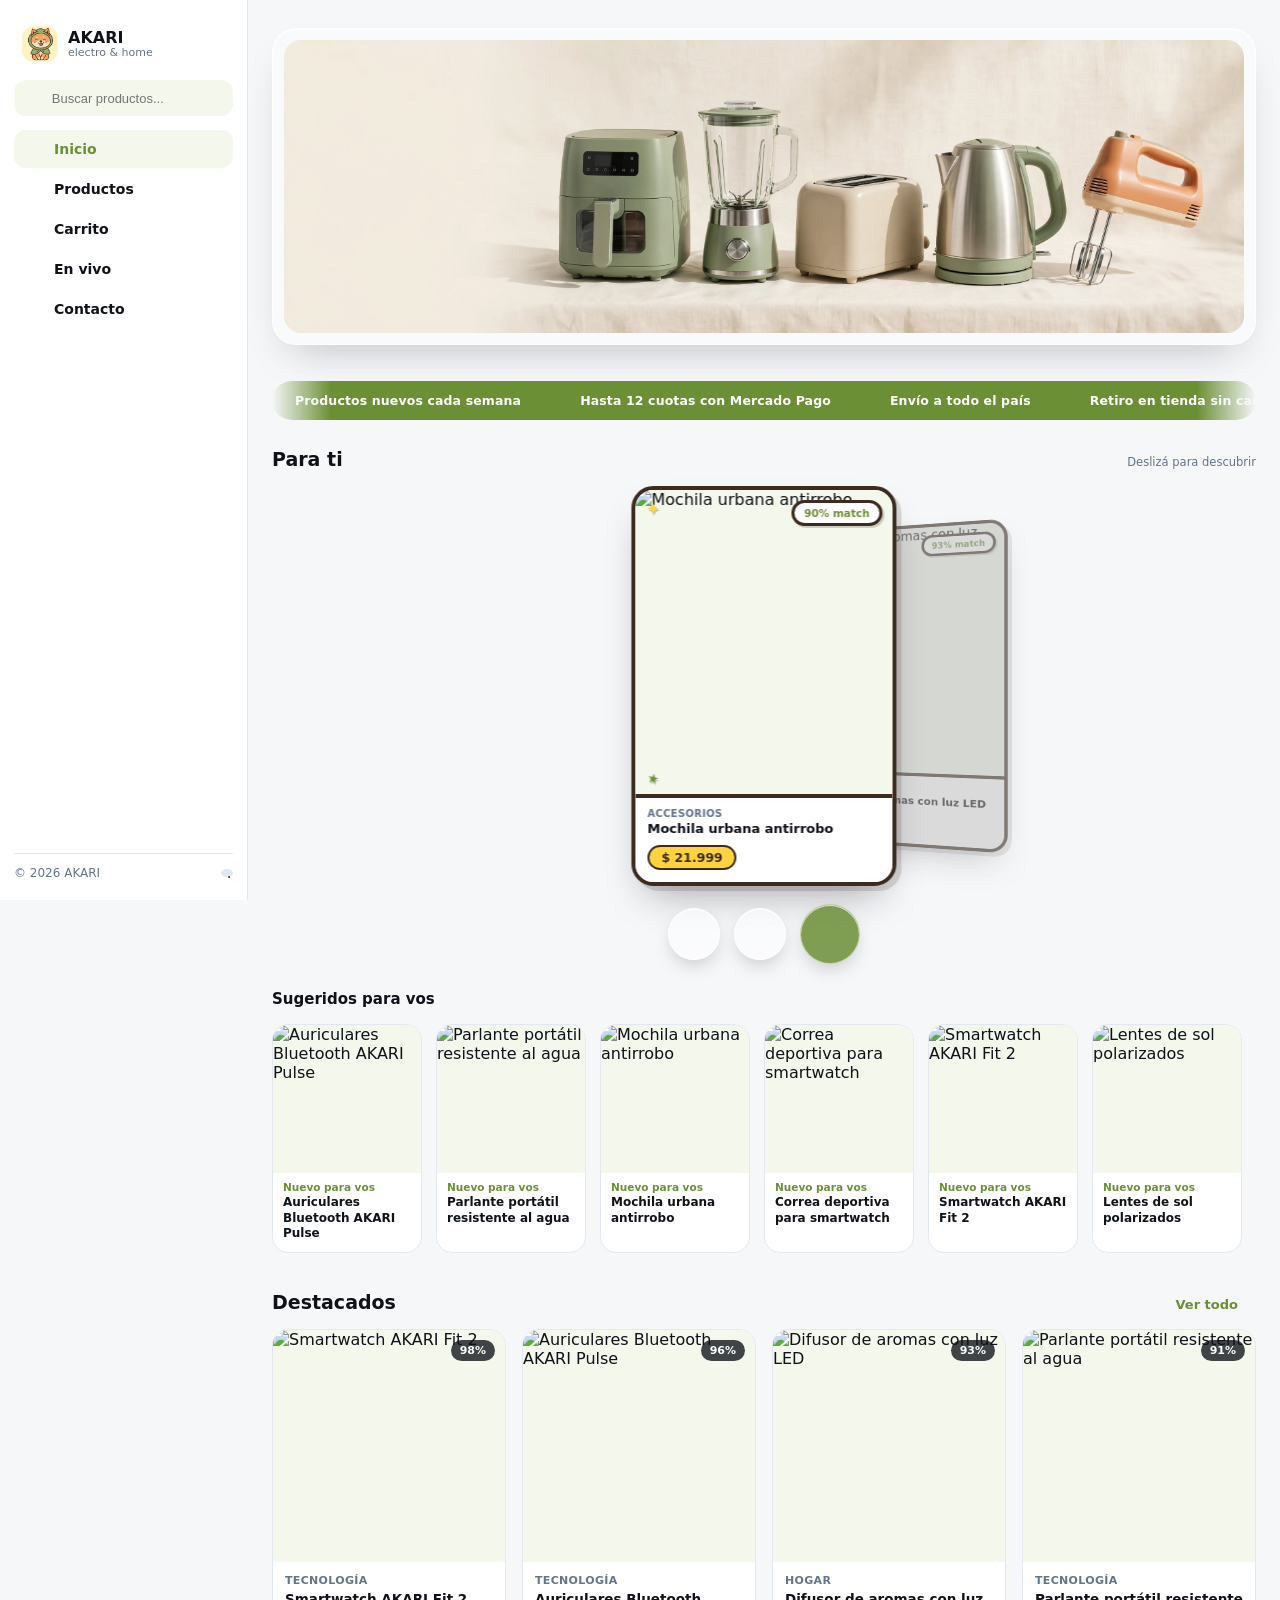
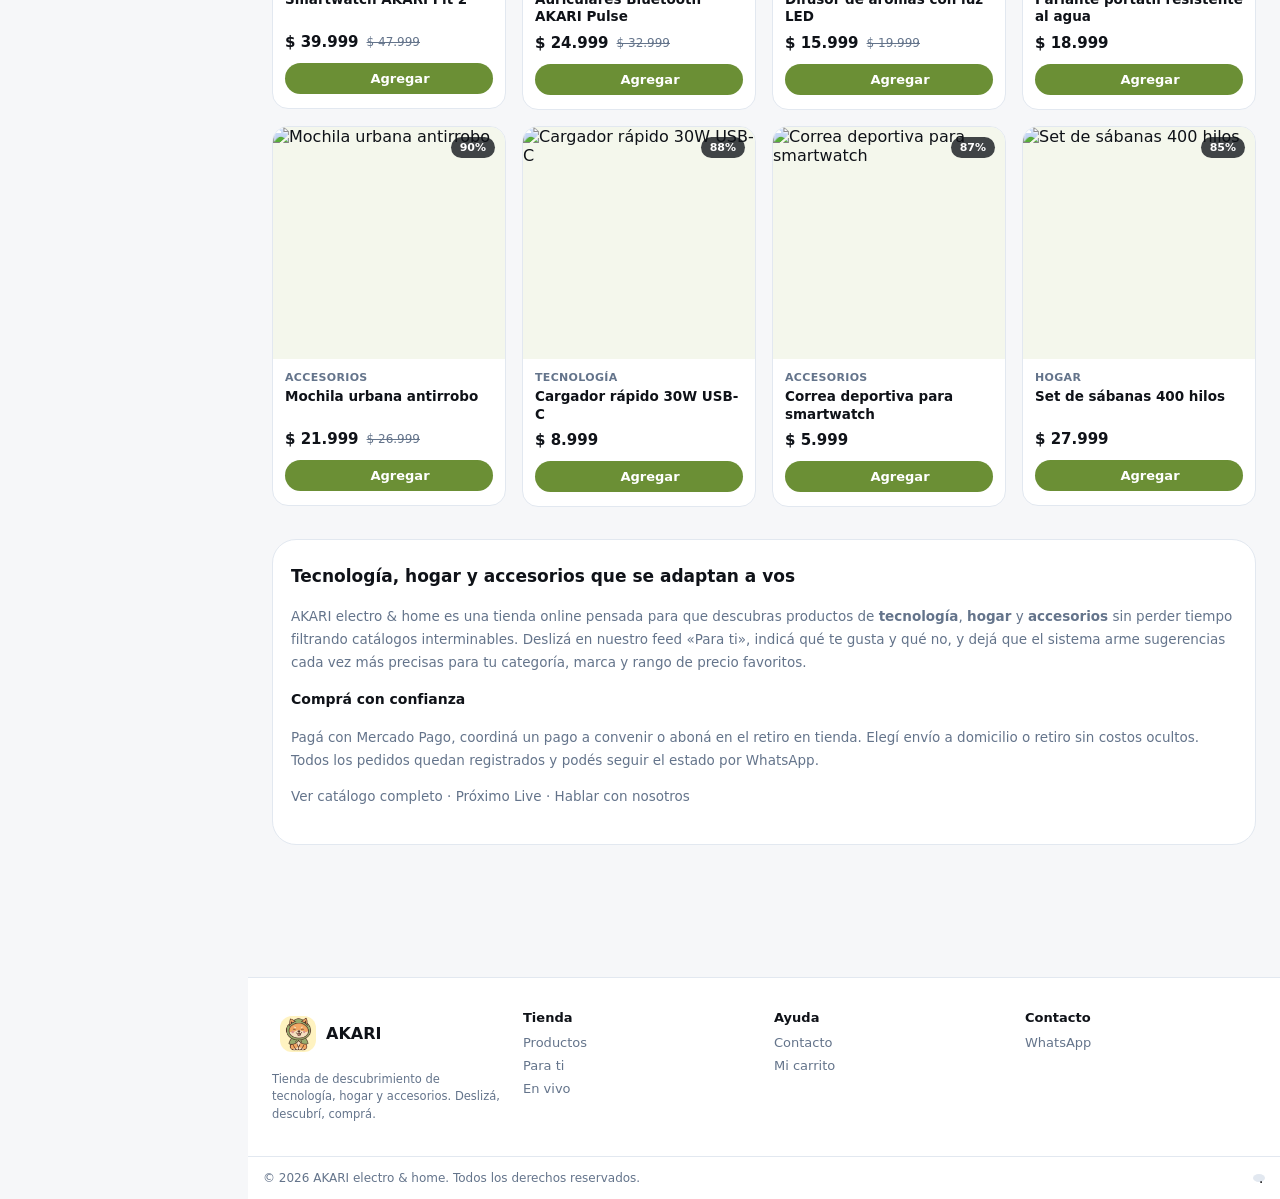
==== commit ebb07a87: "Cambiar banner por foto de electrodomésticos; permitir subir/cambiar el banner desde Admin > Diseño " ====
--- a/index.html
+++ b/index.html
@@ -98,7 +98,7 @@
 ];
 const DEFAULT_SETTINGS = {
   brand_name:'AKARI', brand_tagline:'electro & home',
-  color_brand:'#6b8f35', color_bg:'#f6f7f9', color_text:'#0f1218', logo_url:'',
+  color_brand:'#6b8f35', color_bg:'#f6f7f9', color_text:'#0f1218', logo_url:'', banner_url:'',
   hero_title:'Descubrí productos que sí te van a gustar',
   hero_text:'Deslizá tecnología, hogar y accesorios como en tu red favorita. AKARI aprende de cada Me gusta para mostrarte más de lo que buscás — y menos de lo que no.',
   pay_mp:true, pay_agree:true, pay_store:true, mp_mode:'test', mp_public_key:'', mp_worker_url:'',
@@ -466,14 +466,25 @@
 }
 
 /* ---------- 10. Vista: Inicio ---------- */
+const VIDEO_EXTENSIONS = ['mp4','webm','mov','ogg','ogv'];
+function bannerMediaHTML(){
+  const url = state.settings.banner_url;
+  if(!url){
+    // Sin banner personalizado: usar la imagen por defecto del proyecto
+    return `<img src="./banner-image.jpg" alt="Bienvenido a AKARI Electro & Home" loading="eager">`;
+  }
+  const ext = (url.split('?')[0].split('.').pop() || '').toLowerCase();
+  if(VIDEO_EXTENSIONS.includes(ext)){
+    return `<video autoplay muted loop playsinline preload="auto"><source src="${url}"></video>`;
+  }
+  return `<img src="${url}" alt="Bienvenido a AKARI Electro & Home" loading="eager">`;
+}
 function viewHome(){
   const s = state.settings;
   const destacados = [...state.products].sort((a,b)=>(b.match_score||0)-(a.match_score||0)).slice(0,8);
   return `
   <section class="video-banner">
-    <div class="video-frame">
-      <img src="./banner-image.jpg" alt="Bienvenido a AKARI Electro & Home" loading="eager">
-    </div>
+    <div class="video-frame">${bannerMediaHTML()}</div>
   </section>
 
   <div class="marquee">
@@ -1248,12 +1259,75 @@
     <div class="field"><label>URL del logo</label><input id="ds-logo" value="${s.logo_url}"></div>
   </div>
   <div class="admin-card">
+    <h3>Banner de inicio</h3>
+    <p class="mini" style="margin-top:-6px;margin-bottom:14px">Puede ser una imagen (jpg, png, webp, gif) o un video (mp4, webm). Se detecta solo según el archivo que subas.</p>
+    <div id="banner-preview" style="width:100%;aspect-ratio:16/6;border-radius:var(--r-sm);background:var(--soft);border:1px solid var(--border);overflow:hidden;margin-bottom:10px;display:flex;align-items:center;justify-content:center">
+      ${s.banner_url ? bannerPreviewInner(s.banner_url) : `<img src="./banner-image.jpg" style="width:100%;height:100%;object-fit:cover">`}
+    </div>
+    <div style="display:flex;gap:8px;align-items:center;flex-wrap:wrap">
+      <label class="btn btn-outline btn-sm" style="cursor:pointer">
+        <i data-lucide="upload" class="icon" style="width:14px;height:14px"></i>Examinar...
+        <input type="file" id="banner-file" accept="image/*,video/*" style="display:none" onchange="handleBannerUpload(this)">
+      </label>
+      ${s.banner_url ? `<button class="btn btn-outline btn-sm" onclick="resetBanner()"><i data-lucide="rotate-ccw" class="icon" style="width:14px;height:14px"></i>Usar el original</button>` : ''}
+      <span id="banner-upload-status" class="mini"></span>
+    </div>
+  </div>
+  <div class="admin-card">
     <h3>Hero (Inicio)</h3>
     <div class="field"><label>Título</label><input id="ds-hero-title" value="${s.hero_title}"></div>
     <div class="field"><label>Texto</label><textarea id="ds-hero-text" rows="3">${s.hero_text}</textarea></div>
   </div>
   <button class="btn btn-primary" onclick="saveDesign()">Guardar cambios</button>
   `;
+}
+function bannerPreviewInner(url){
+  const ext = (url.split('?')[0].split('.').pop() || '').toLowerCase();
+  if(VIDEO_EXTENSIONS.includes(ext)) return `<video src="${url}" style="width:100%;height:100%;object-fit:cover" muted autoplay loop playsinline></video>`;
+  return `<img src="${url}" style="width:100%;height:100%;object-fit:cover">`;
+}
+async function handleBannerUpload(inputEl){
+  const file = inputEl.files?.[0];
+  if(!file) return;
+  const isImage = file.type.startsWith('image/');
+  const isVideo = file.type.startsWith('video/');
+  if(!isImage && !isVideo){ toast('Elegí una imagen o un video'); return; }
+  if(file.size > 25*1024*1024){ toast('El archivo no puede pesar más de 25MB'); return; }
+  const status = $('#banner-upload-status');
+
+  if(!HAS_SUPABASE || !state.session){
+    const reader = new FileReader();
+    reader.onload = () => {
+      $('#banner-preview').innerHTML = isVideo
+        ? `<video src="${reader.result}" style="width:100%;height:100%;object-fit:cover" muted autoplay loop playsinline></video>`
+        : `<img src="${reader.result}" style="width:100%;height:100%;object-fit:cover">`;
+      if(status) status.textContent = 'Vista previa local (sin Supabase, no se guarda en la nube).';
+    };
+    reader.readAsDataURL(file);
+    return;
+  }
+
+  if(status) status.textContent = 'Subiendo...';
+  try{
+    const ext = (file.name.split('.').pop() || (isVideo?'mp4':'jpg')).toLowerCase().replace(/[^a-z0-9]/g,'') || (isVideo?'mp4':'jpg');
+    const path = `banner-${Date.now()}-${uid()}.${ext}`;
+    const res = await fetch(`${SUPABASE_URL}/storage/v1/object/site-assets/${path}`, {
+      method:'POST',
+      headers:{ 'apikey':SUPABASE_ANON_KEY, 'Authorization':`Bearer ${state.session.access_token}`, 'Content-Type':file.type },
+      body:file
+    });
+    if(!res.ok){ const t = await res.text().catch(()=>''); throw new Error(t || res.statusText); }
+    const publicUrl = `${SUPABASE_URL}/storage/v1/object/public/site-assets/${path}`;
+    await patchSettings({ banner_url: publicUrl });
+    if(status) status.textContent = 'Banner actualizado ✔';
+  }catch(e){
+    if(status) status.textContent = 'Error al subir: ' + e.message;
+    toast('No se pudo subir el banner');
+  }
+}
+async function resetBanner(){
+  await patchSettings({ banner_url: '' });
+  toast('Banner restaurado al original');
 }
 async function saveDesign(){
   const patch = {
--- a/styles.css
+++ b/styles.css
@@ -106,7 +106,7 @@
 }
 .video-banner .video-frame{
   border-radius:calc(var(--r-lg) - 6px);overflow:hidden;background:var(--soft);
-  aspect-ratio:1927/950;width:100%;
+  aspect-ratio:2816/864;width:100%;
   border:1px solid rgba(255,255,255,.5);
 }
 .video-banner video, .video-banner img{width:100%;height:100%;object-fit:cover;display:block}
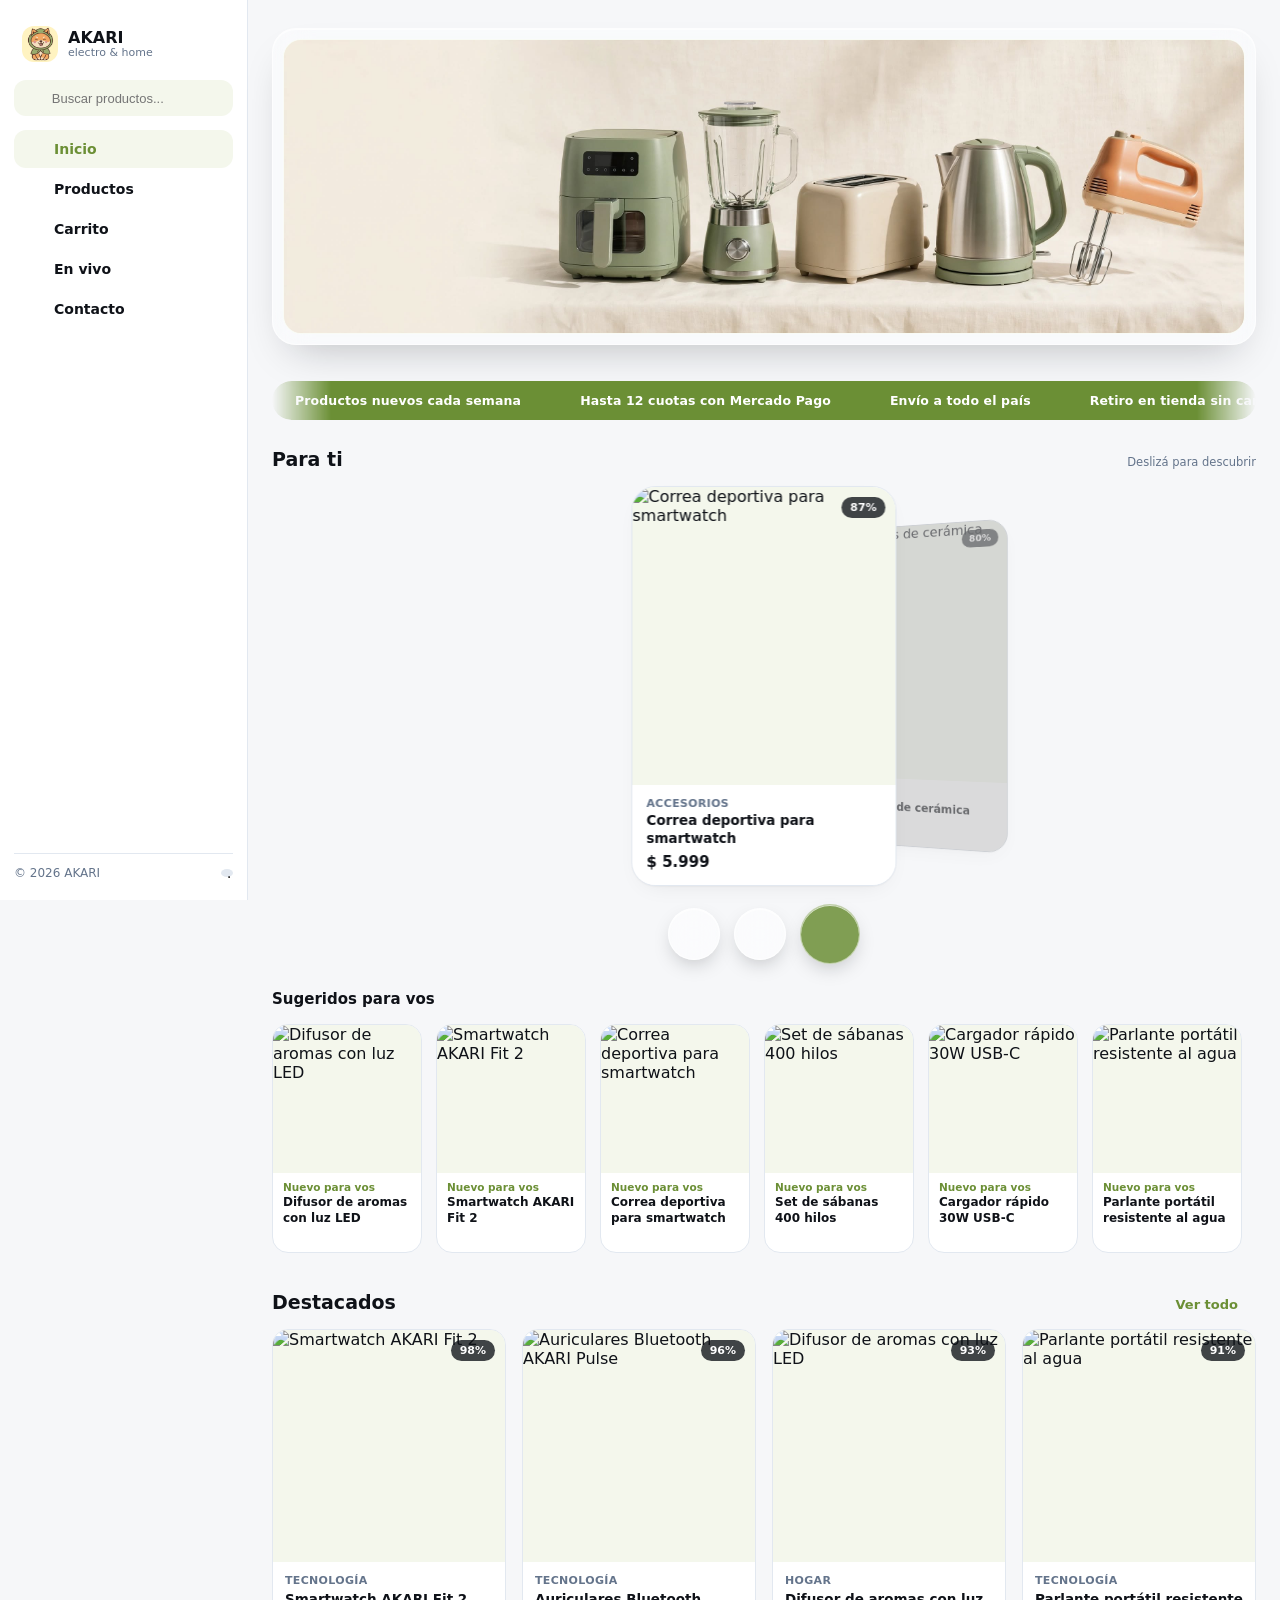
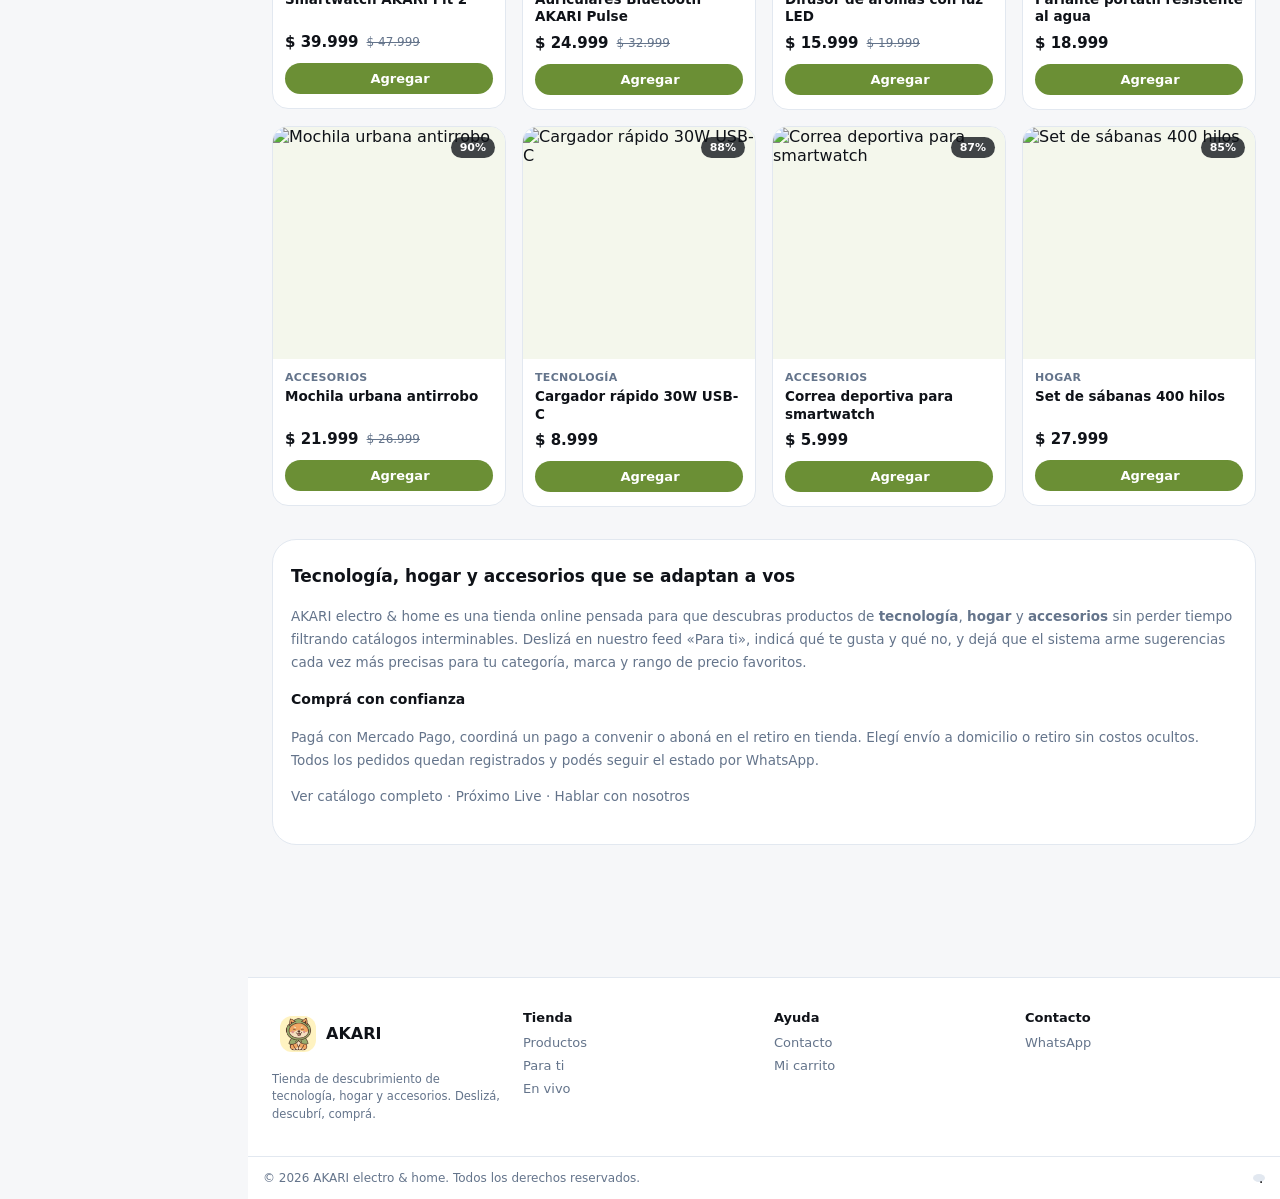
==== commit c8c06806: "Actualizar tarjetas del carrusel 'Para ti' para que sean visualmente consistentes con el resto del s" ====
--- a/index.html
+++ b/index.html
@@ -568,21 +568,17 @@
 }
 function buildCarouselCard(p, extraClass){
   const card = document.createElement('div');
-  card.className = 'swipe-card sticker-card ' + extraClass;
+  card.className = 'swipe-card site-style-card ' + extraClass;
   card.dataset.id = p.id;
   card.innerHTML = `
     <div class="swipe-stamp like">ME GUSTA</div>
     <div class="swipe-stamp skip">PASO</div>
-    <div class="sticker-media">
-      <img src="${p.image_url}" alt="${p.title}">
-      <div class="sticker-star s1">✦</div>
-      <div class="sticker-badge">${p.match_score||70}% match</div>
-      <div class="sticker-star s2">★</div>
-    </div>
-    <div class="sticker-body">
-      <div class="sticker-cat">${p.category}</div>
-      <div class="sticker-title">${p.title}</div>
-      <div class="sticker-price">${fmtMoney(p.price)}</div>
+    <div class="match-badge">${p.match_score||70}%</div>
+    <div class="cc-media"><img src="${p.image_url}" alt="${p.title}"></div>
+    <div class="cc-body">
+      <div class="cat">${p.category}</div>
+      <div class="cc-title">${p.title}</div>
+      <div class="price">${fmtMoney(p.price)}</div>
     </div>
   `;
   return card;
--- a/styles.css
+++ b/styles.css
@@ -154,7 +154,7 @@
 .card-prod .imgwrap{aspect-ratio:1/1;background:var(--soft);overflow:hidden}
 .card-prod img{width:100%;height:100%;object-fit:cover}
 .card-prod .body{padding:12px 12px 14px;display:flex;flex-direction:column;gap:4px;flex:1}
-.card-prod .cat{font-size:11px;color:var(--muted);text-transform:uppercase;letter-spacing:.03em;font-weight:700}
+.card-prod .cat,.site-style-card .cat{font-size:11px;color:var(--muted);text-transform:uppercase;letter-spacing:.03em;font-weight:700}
 .card-prod .title{font-size:13.5px;font-weight:700;line-height:1.3;min-height:34px}
 .card-prod .price-row{display:flex;align-items:center;gap:8px;margin-top:4px;flex-wrap:wrap}
 .price{font-weight:800;font-size:15px}
@@ -181,29 +181,16 @@
 .carousel-exit-left{left:-24%;transform:translateX(-50%) scale(.68) rotateY(30deg);opacity:0}
 .carousel-exit-right{left:124%;transform:translateX(-50%) scale(.68) rotateY(-30deg);opacity:0}
 .carousel-enter{opacity:0}
-/* ---------- Tarjeta estilo Sticker Kawaii ---------- */
-.swipe-card.sticker-card{
-  background:#fff;border:4px solid #3d2b1f;border-radius:22px;
-  box-shadow:5px 5px 0 rgba(61,43,31,.16), 0 20px 40px -16px rgba(15,18,24,.4);
+/* ---------- Tarjeta del carrusel, acorde al resto del sitio ---------- */
+.swipe-card.site-style-card{
+  background:#fff;border:1px solid var(--border);border-radius:var(--r-lg);
+  box-shadow:var(--shadow);
   display:flex;flex-direction:column;
 }
-.sticker-media{position:relative;flex:1;min-height:0;background:var(--soft);border-bottom:4px solid #3d2b1f;overflow:hidden}
-.sticker-media img{width:100%;height:100%;object-fit:cover;pointer-events:none}
-.sticker-badge{
-  position:absolute;top:10px;right:10px;z-index:3;background:#fff;border:3px solid #3d2b1f;border-radius:999px;
-  padding:4px 10px;font-size:10.5px;font-weight:900;color:var(--brand-dark);
-  box-shadow:2px 2px 0 rgba(61,43,31,.2);
-}
-.sticker-star{position:absolute;z-index:3;pointer-events:none;filter:drop-shadow(1px 2px 0 rgba(61,43,31,.25))}
-.sticker-star.s1{top:8px;left:10px;font-size:18px;color:#ffd23f}
-.sticker-star.s2{bottom:8px;left:12px;font-size:13px;color:var(--brand);transform:rotate(12deg)}
-.sticker-body{padding:10px 12px 12px;background:#fff}
-.sticker-cat{font-size:10px;font-weight:800;text-transform:uppercase;letter-spacing:.03em;color:var(--muted);margin-bottom:2px}
-.sticker-title{font-weight:800;font-size:13px;line-height:1.25;margin-bottom:8px;color:var(--text);display:-webkit-box;-webkit-line-clamp:2;-webkit-box-orient:vertical;overflow:hidden}
-.sticker-price{
-  display:inline-block;background:#ffd23f;border:2.5px solid #3d2b1f;border-radius:999px;
-  padding:3px 12px;font-weight:900;font-size:12.5px;color:#3d2b1f;
-}
+.cc-media{flex:1;min-height:0;background:var(--soft);overflow:hidden}
+.cc-media img{width:100%;height:100%;object-fit:cover;pointer-events:none}
+.cc-body{padding:12px 14px 14px;background:#fff}
+.cc-title{font-weight:700;font-size:13.5px;line-height:1.3;margin:2px 0 6px;color:var(--text);display:-webkit-box;-webkit-line-clamp:2;-webkit-box-orient:vertical;overflow:hidden}
 .swipe-stamp{position:absolute;top:20px;z-index:4;padding:6px 14px;border:3px solid;border-radius:8px;font-weight:900;font-size:18px;letter-spacing:.05em;opacity:0;transform:rotate(-14deg)}
 .swipe-stamp.like{left:18px;color:var(--brand-dark);border-color:var(--brand-dark)}
 .swipe-stamp.skip{right:18px;color:#c0362c;border-color:#c0362c;transform:rotate(14deg)}
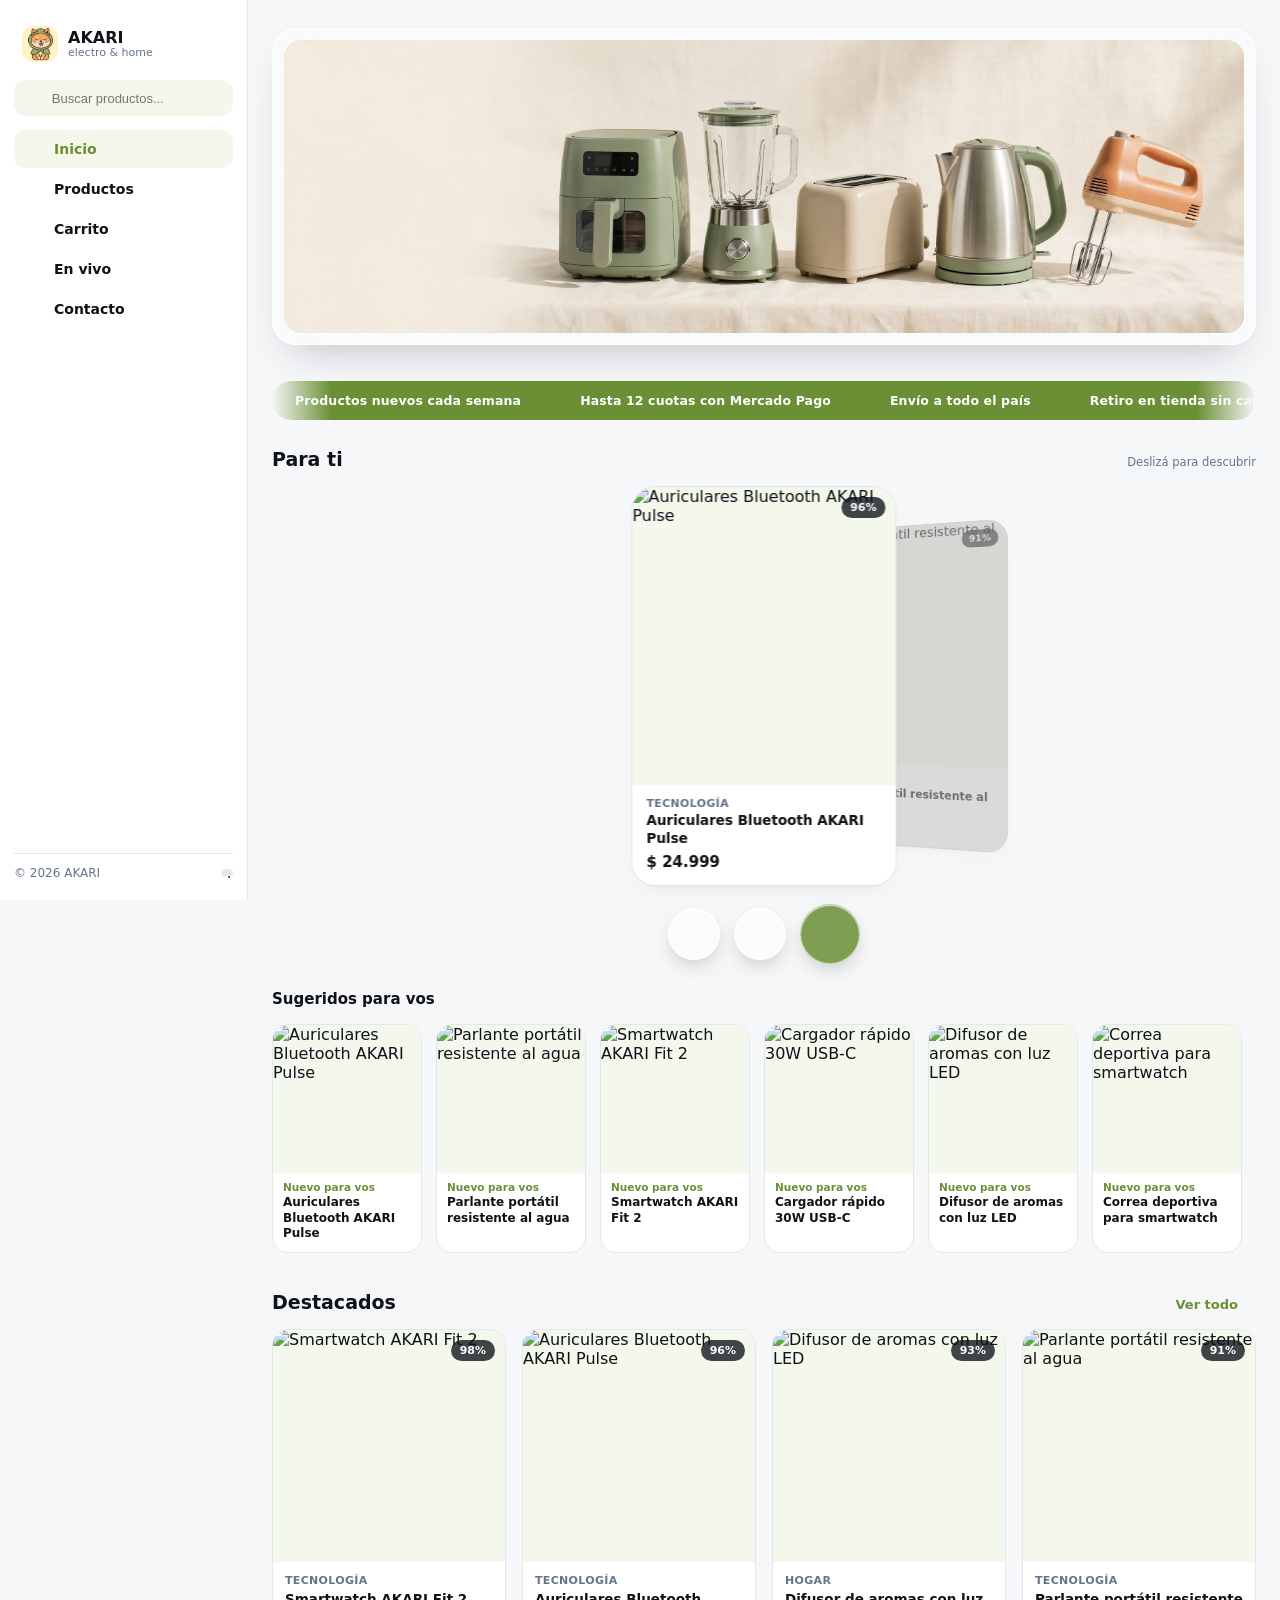
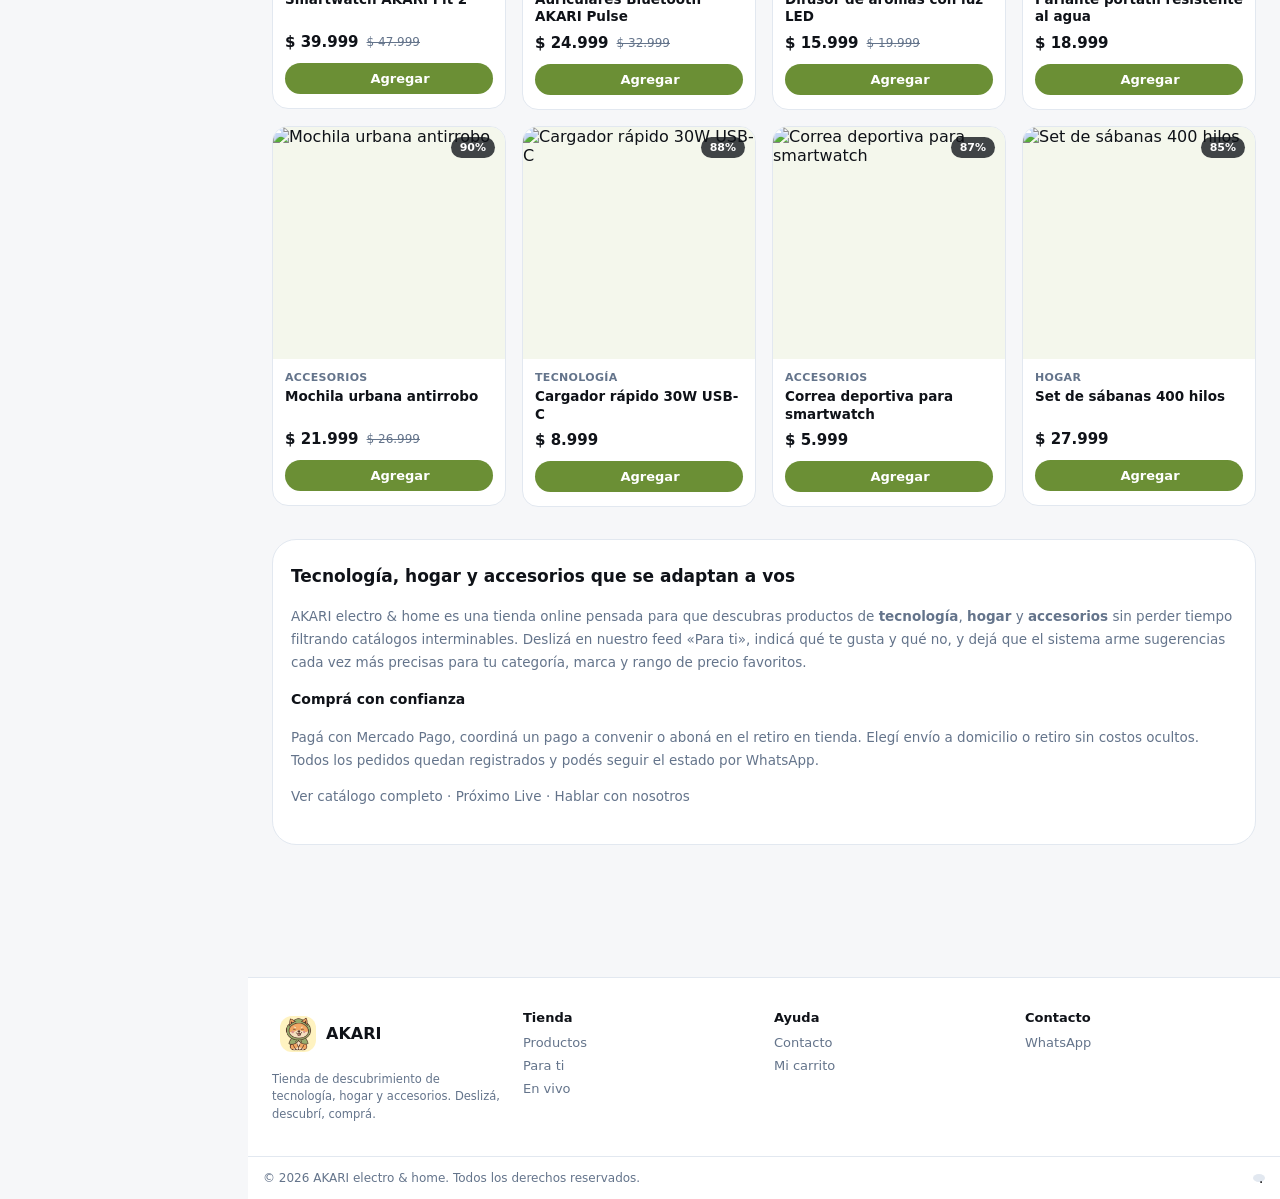
==== commit 7496e122: "Publicación automática en Facebook e Instagram al crear un producto nuevo: Worker de Cloudflare (met" ====
--- a/index.html
+++ b/index.html
@@ -104,7 +104,8 @@
   pay_mp:true, pay_agree:true, pay_store:true, mp_mode:'test', mp_public_key:'', mp_worker_url:'',
   whatsapp:'', email:'', currency:'ARS',
   live_active:true, live_title:'Facebook Live: nuevos ingresos de la semana', live_when:'Viernes 19:00 hs', live_url:'',
-  instagram_url:'', facebook_url:'', tiktok_url:''
+  instagram_url:'', facebook_url:'', tiktok_url:'',
+  social_publish_worker_url:'', social_publish_enabled:false
 };
 
 /* ---------- 4. Estado global ---------- */
@@ -1165,6 +1166,7 @@
 }
 async function saveProduct(){
   const p = adminModal.product;
+  const isNew = adminModal.mode==='new';
   const updated = {
     ...p,
     title: $('#pm-title').value, brand: $('#pm-brand').value, category: $('#pm-category').value,
@@ -1174,18 +1176,45 @@
   };
   if(HAS_SUPABASE){
     try{
-      if(adminModal.mode==='new') await sb('products', {method:'POST', body:JSON.stringify(updated)});
+      if(isNew) await sb('products', {method:'POST', body:JSON.stringify(updated)});
       else await sb(`products?id=eq.${p.id}`, {method:'PATCH', body:JSON.stringify(updated)});
       await loadData();
     }catch(e){ toast('Error guardando en Supabase: '+e.message); }
   } else {
     let list = allDemoProducts();
-    if(adminModal.mode==='new') list.push(updated);
+    if(isNew) list.push(updated);
     else list = list.map(x=>x.id===p.id?updated:x);
     saveDemoProducts(list);
     state.products = list.filter(x=>x.active);
   }
   toast('Producto guardado'); closeModal();
+  if(isNew && updated.active) publishProductToSocial(updated);
+}
+// Publica un producto nuevo en Facebook e Instagram (no bloquea el guardado si falla)
+async function publishProductToSocial(product){
+  const s = state.settings;
+  if(!s.social_publish_enabled || !s.social_publish_worker_url) return;
+  try{
+    const res = await fetch(s.social_publish_worker_url, {
+      method:'POST', headers:{'Content-Type':'application/json'},
+      body: JSON.stringify({
+        title: product.title, price: product.price, image_url: product.image_url,
+        category: product.category,
+        product_url: window.location.origin + window.location.pathname + '#/productos'
+      })
+    });
+    const data = await res.json().catch(()=>({}));
+    if(data.success){
+      const okOn = [data.results?.facebook?.ok && 'Facebook', data.results?.instagram?.ok && 'Instagram'].filter(Boolean).join(' y ');
+      toast(`Publicado en ${okOn} ✔`);
+    } else {
+      const reasons = [data.results?.facebook?.error, data.results?.instagram?.error].filter(Boolean).join(' / ');
+      toast('No se pudo publicar en redes: ' + (reasons || 'error desconocido'));
+    }
+  }catch(e){
+    toast('No se pudo conectar con el publicador de redes');
+    console.warn('publishProductToSocial error:', e.message);
+  }
 }
 async function deleteProduct(id){
   if(!confirm('¿Eliminar este producto?')) return;
@@ -1426,6 +1455,12 @@
     <div class="field"><label>Instagram (URL completa)</label><input id="sc-instagram" value="${s.instagram_url||''}" placeholder="https://instagram.com/tu_cuenta"></div>
     <div class="field"><label>Facebook (URL completa)</label><input id="sc-facebook" value="${s.facebook_url||''}" placeholder="https://facebook.com/tu_pagina"></div>
     <div class="field"><label>TikTok (URL completa)</label><input id="sc-tiktok" value="${s.tiktok_url||''}" placeholder="https://tiktok.com/@tu_cuenta"></div>
+    <div class="toggle-row" style="margin-top:6px">
+      <div><span class="mini" style="font-weight:700;color:var(--text)">Publicar productos nuevos automáticamente</span><div class="mini">Cuando cargás un producto, se publica solo en Facebook e Instagram</div></div>
+      <button class="switch ${s.social_publish_enabled?'on':''}" id="sc-publish-enabled" onclick="this.classList.toggle('on')"></button>
+    </div>
+    <div class="field" style="margin-top:10px"><label>Worker de publicación automática (URL)</label><input id="sc-publish-worker" value="${s.social_publish_worker_url||''}" placeholder="https://akari-social-publish-worker.tu-usuario.workers.dev"></div>
+    <p class="mini">Ver <code>meta-social/README.md</code> del proyecto para el paso a paso de cómo conseguir esta URL.</p>
   </div>
   <button class="btn btn-primary" onclick="saveStore()">Guardar cambios</button>`;
 }
@@ -1435,7 +1470,8 @@
     whatsapp: $('#st-wa').value, email: $('#st-email').value, currency: $('#st-currency').value,
     live_active: $('#lv-active').classList.contains('on'), live_title: $('#lv-title').value,
     live_when: $('#lv-when').value, live_url: $('#lv-url').value,
-    instagram_url: $('#sc-instagram').value, facebook_url: $('#sc-facebook').value, tiktok_url: $('#sc-tiktok').value
+    instagram_url: $('#sc-instagram').value, facebook_url: $('#sc-facebook').value, tiktok_url: $('#sc-tiktok').value,
+    social_publish_enabled: $('#sc-publish-enabled').classList.contains('on'), social_publish_worker_url: $('#sc-publish-worker').value
   });
   toast('Tienda actualizada');
 }
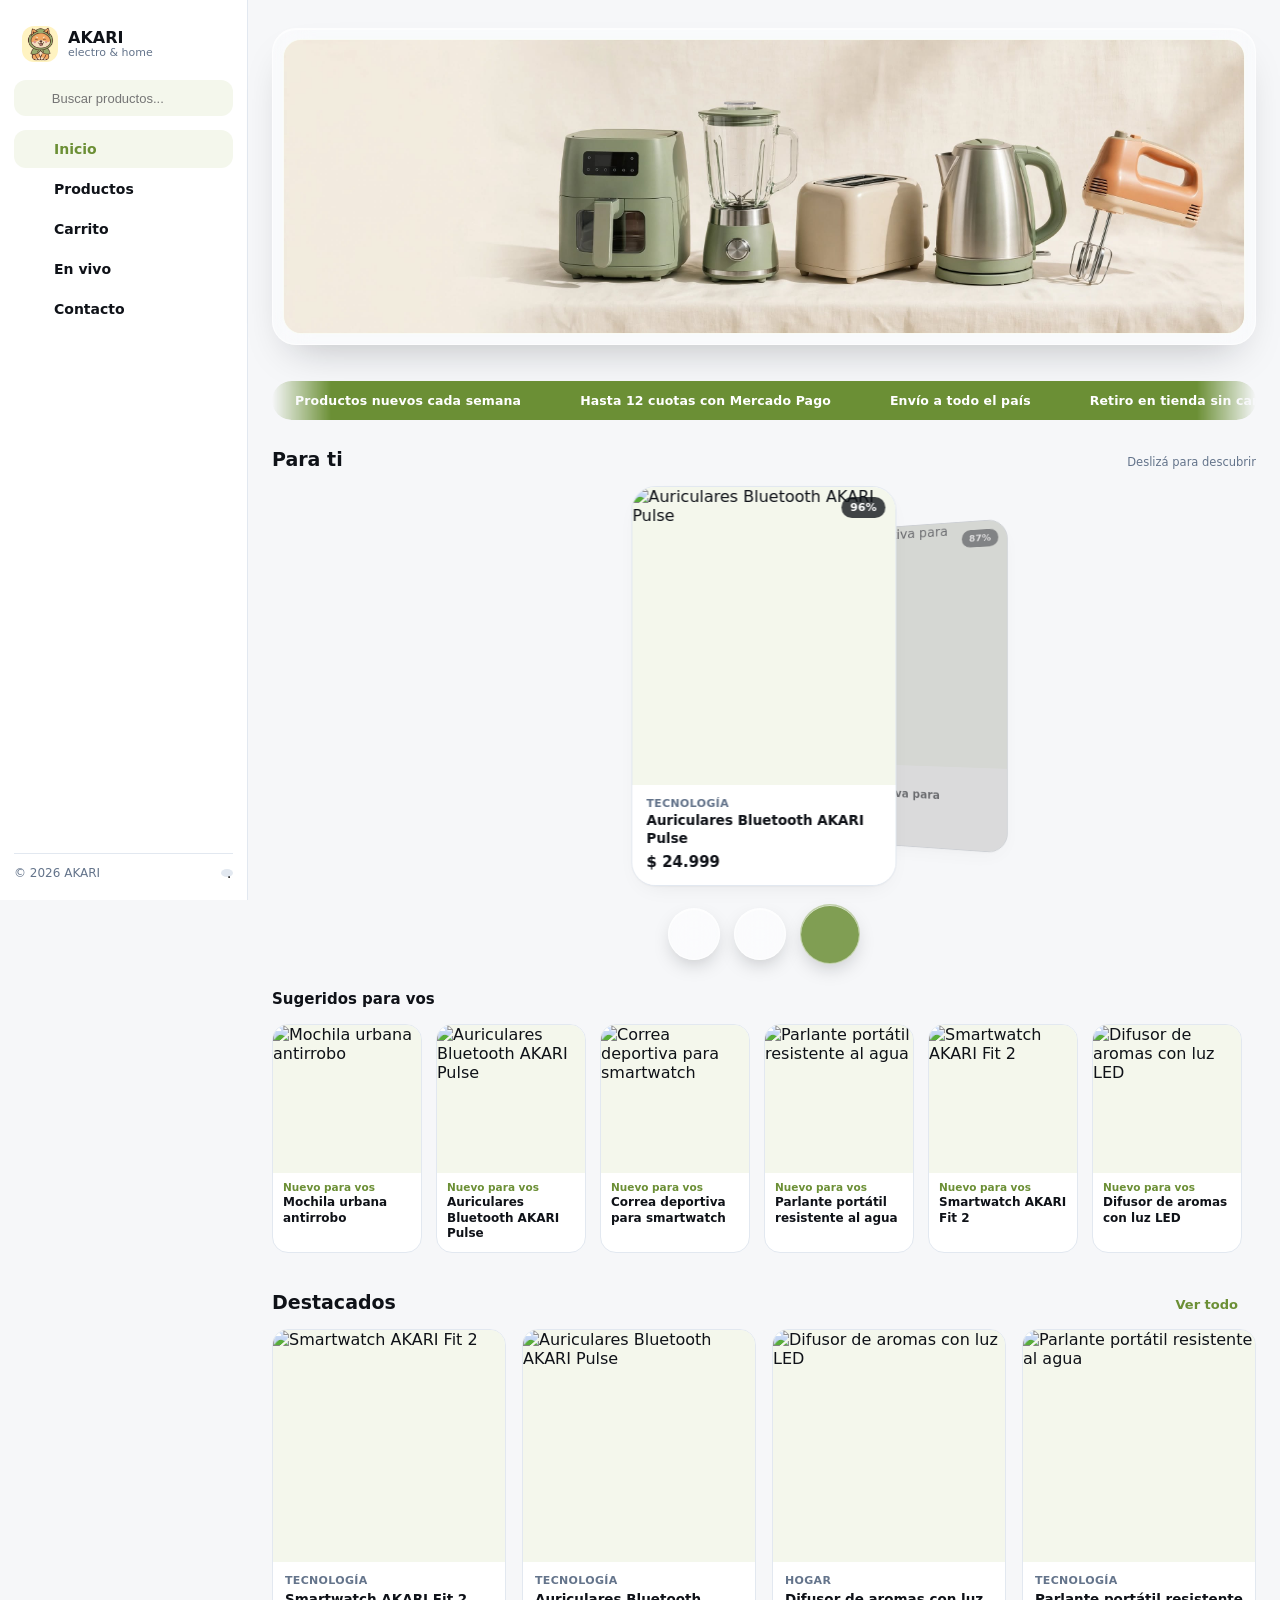
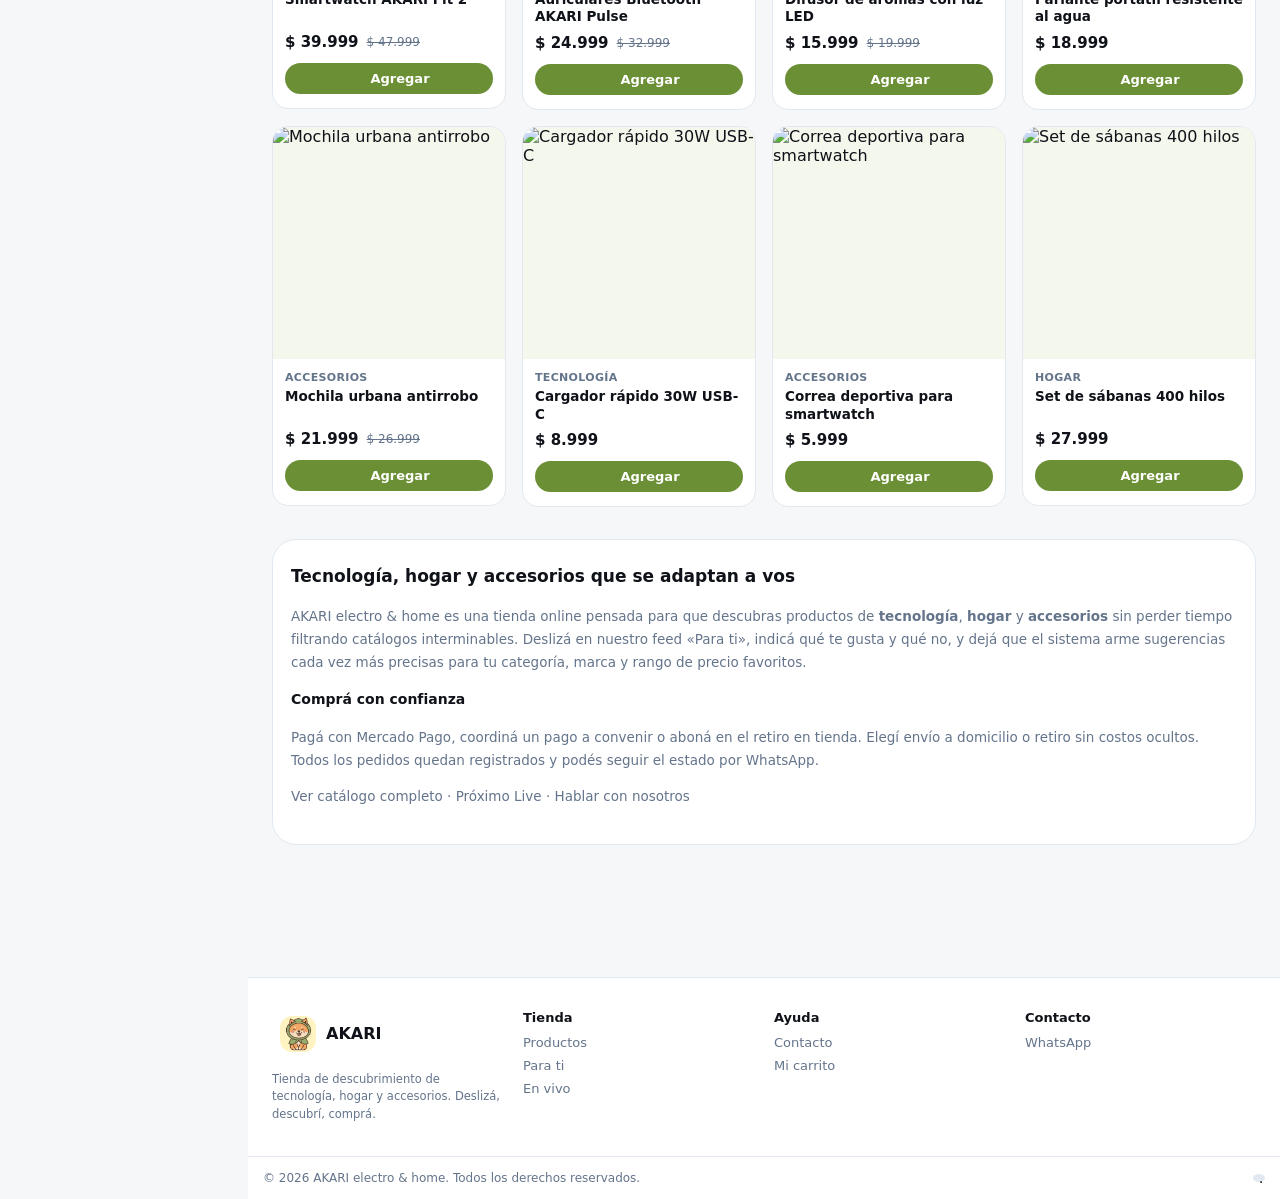
==== commit be28f2bd: "Agregar control de stock por producto: toggle en el admin, bloqueo de compra sin stock, límite de ca" ====
--- a/index.html
+++ b/index.html
@@ -65,6 +65,8 @@
 const uid = () => Math.random().toString(36).slice(2,10);
 const lsGet = (k, fallback) => { try { const v = localStorage.getItem(k); return v ? JSON.parse(v) : fallback; } catch(e){ return fallback; } };
 const lsSet = (k, v) => { try { localStorage.setItem(k, JSON.stringify(v)); } catch(e){} };
+function isOutOfStock(p){ return !!p.track_stock && (Number(p.stock)||0) <= 0; }
+function stockRemaining(p){ return p.track_stock ? Math.max(0, Number(p.stock)||0) : Infinity; }
 function fmtMoney(n){
   const cur = state.settings.currency || 'ARS';
   try {
@@ -298,13 +300,15 @@
 function buildFeed(){
   const prefs = loadPrefs();
   const sessionSet = new Set(prefs.session.slice(-12));
+  // no tiene sentido sugerir algo que no se puede comprar
+  const inStock = state.products.filter(p=>!isOutOfStock(p));
   // filtrar productos rechazados con fuerza y recientemente, para no insistir
-  const pool = state.products.filter(p=>{
+  const pool = inStock.filter(p=>{
     const sk = prefs.skipped[p.id];
     if(!sk) return true;
     return !(sk.count>=3 && decayFactor(sk.ts) > 0.6);
   });
-  const finalPool = pool.length ? pool : state.products;
+  const finalPool = pool.length ? pool : inStock;
 
   let scored = finalPool
     .map(p=>({p, s:scoreProduct(p, prefs, {sessionSet})}))
@@ -344,9 +348,15 @@
 /* ---------- 7. Carrito ---------- */
 function saveCart(){ lsSet('akari_cart', state.cart); }
 function addToCart(product, qty=1){
+  if(isOutOfStock(product)){ toast('Ese producto no tiene stock disponible'); return; }
   const existing = state.cart.find(i=>i.id===product.id);
-  if(existing) existing.qty += qty;
-  else state.cart.push({id:product.id, title:product.title, price:product.price, image_url:product.image_url, category:product.category, qty});
+  const currentQty = existing ? existing.qty : 0;
+  const max = stockRemaining(product);
+  const allowedQty = Math.min(qty, Math.max(0, max - currentQty));
+  if(allowedQty <= 0){ toast(`Ya tenés en el carrito todo el stock disponible (${max})`); return; }
+  if(allowedQty < qty) toast(`Solo quedan ${max} unidades — se ajustó la cantidad`);
+  if(existing) existing.qty += allowedQty;
+  else state.cart.push({id:product.id, title:product.title, price:product.price, image_url:product.image_url, category:product.category, qty:allowedQty});
   saveCart();
   recordSignal(product,'cart');
   toast('Agregado al carrito');
@@ -355,6 +365,11 @@
 function updateQty(id, delta){
   const item = state.cart.find(i=>i.id===id);
   if(!item) return;
+  if(delta > 0){
+    const product = state.products.find(p=>p.id===id);
+    const max = product ? stockRemaining(product) : Infinity;
+    if(item.qty >= max){ toast(`No hay más stock disponible (máx. ${max})`); return; }
+  }
   item.qty += delta;
   if(item.qty<=0) state.cart = state.cart.filter(i=>i.id!==id);
   saveCart(); render();
@@ -674,7 +689,7 @@
     .map(([k,v])=>[k, decayedValue(v)])
     .sort((a,b)=>b[1]-a[1])[0]?.[0];
   const hasPriceData = prefs.priceCount >= 2;
-  const list = [...state.products].sort((a,b)=>scoreProduct(b,prefs)-scoreProduct(a,prefs)).slice(0,10);
+  const list = [...state.products].filter(p=>!isOutOfStock(p)).sort((a,b)=>scoreProduct(b,prefs)-scoreProduct(a,prefs)).slice(0,10);
   strip.innerHTML = list.map(p=>{
     let why = 'Recomendado';
     if(topCat && p.category===topCat) why = `Por ${topCat}`;
@@ -690,15 +705,18 @@
 
 /* ---------- 12. Producto card ---------- */
 function productCardHTML(p){
-  return `
-  <div class="card-prod" onclick="openProductDetail('${p.id}')" style="cursor:pointer">
+  const oos = isOutOfStock(p);
+  return `
+  <div class="card-prod ${oos?'card-oos':''}" onclick="openProductDetail('${p.id}')" style="cursor:pointer">
     <div class="match-badge">${p.match_score||70}%</div>
-    <div class="imgwrap"><img src="${p.image_url}" alt="${p.title}" loading="lazy"></div>
+    <div class="imgwrap"><img src="${p.image_url}" alt="${p.title}" loading="lazy">${oos?'<div class="oos-overlay">Sin stock</div>':''}</div>
     <div class="body">
       <div class="cat">${p.category}</div>
       <div class="title">${p.title}</div>
       <div class="price-row"><span class="price">${fmtMoney(p.price)}</span>${p.original_price>p.price?`<span class="price-orig">${fmtMoney(p.original_price)}</span>`:''}</div>
-      <button class="btn btn-primary btn-sm add-btn" onclick='event.stopPropagation(); addToCart(state.products.find(x=>x.id==="${p.id}"))'><i data-lucide="plus" class="icon" style="width:14px;height:14px"></i>Agregar</button>
+      ${oos
+        ? `<button class="btn btn-outline btn-sm add-btn" disabled style="opacity:.55;cursor:not-allowed">Sin stock</button>`
+        : `<button class="btn btn-primary btn-sm add-btn" onclick='event.stopPropagation(); addToCart(state.products.find(x=>x.id==="${p.id}"))'><i data-lucide="plus" class="icon" style="width:14px;height:14px"></i>Agregar</button>`}
     </div>
   </div>`;
 }
@@ -718,7 +736,10 @@
 }
 function changeDetailQty(delta){
   if(!productDetail) return;
-  productDetail.qty = Math.max(1, productDetail.qty + delta);
+  const max = stockRemaining(productDetail.product);
+  const next = productDetail.qty + delta;
+  if(next > max){ toast(`Solo quedan ${max} unidades`); return; }
+  productDetail.qty = Math.max(1, next);
   const el = $('#pd-qty-val');
   if(el) el.textContent = productDetail.qty;
 }
@@ -731,6 +752,8 @@
   closeProductDetail_silent();
   if(!productDetail) return;
   const p = productDetail.product;
+  const oos = isOutOfStock(p);
+  const lowStock = p.track_stock && !oos && p.stock <= 3;
   const wrap = document.createElement('div');
   wrap.id = 'product-detail-backdrop';
   wrap.className = 'modal-backdrop pd-backdrop';
@@ -739,9 +762,10 @@
     <div class="pd-modal">
       <button class="icon-btn pd-close" onclick="closeProductDetail()"><i data-lucide="x" class="icon"></i></button>
       <div class="pd-media">
-        <img src="${p.image_url}" alt="${p.title}">
+        <img src="${p.image_url}" alt="${p.title}" style="${oos?'filter:grayscale(.5);opacity:.6':''}">
         <div class="glass-pill glass-pill-cat" style="position:absolute;top:14px;left:14px">${p.category}</div>
         <div class="glass-pill glass-pill-match" style="position:absolute;top:14px;right:14px">${p.match_score||70}% match</div>
+        ${oos?'<div class="oos-overlay">Sin stock</div>':''}
       </div>
       <div class="pd-body">
         ${p.brand?`<div class="mini" style="font-weight:700;text-transform:uppercase;letter-spacing:.03em">${p.brand}</div>`:''}
@@ -750,12 +774,17 @@
           <span class="price" style="font-size:22px">${fmtMoney(p.price)}</span>
           ${p.original_price>p.price?`<span class="price-orig">${fmtMoney(p.original_price)}</span>`:''}
         </div>
-        <div class="qty-row" style="margin-bottom:18px">
-          <button class="qty-btn" onclick="changeDetailQty(-1)">−</button>
-          <span class="qty-val" id="pd-qty-val">${productDetail.qty}</span>
-          <button class="qty-btn" onclick="changeDetailQty(1)">+</button>
-        </div>
-        <button class="btn btn-primary btn-block" onclick="addDetailToCart()"><i data-lucide="shopping-cart" class="icon" style="width:16px;height:16px"></i>Agregar al carrito</button>
+        ${lowStock?`<p class="mini" style="color:#c0362c;font-weight:700;margin:-10px 0 14px">¡Últimas ${p.stock} unidades!</p>`:''}
+        ${oos ? `
+          <button class="btn btn-outline btn-block" disabled style="opacity:.6;cursor:not-allowed">Sin stock disponible</button>
+        ` : `
+          <div class="qty-row" style="margin-bottom:18px">
+            <button class="qty-btn" onclick="changeDetailQty(-1)">−</button>
+            <span class="qty-val" id="pd-qty-val">${productDetail.qty}</span>
+            <button class="qty-btn" onclick="changeDetailQty(1)">+</button>
+          </div>
+          <button class="btn btn-primary btn-block" onclick="addDetailToCart()"><i data-lucide="shopping-cart" class="icon" style="width:16px;height:16px"></i>Agregar al carrito</button>
+        `}
       </div>
     </div>`;
   document.body.appendChild(wrap);
@@ -1058,11 +1087,13 @@
     <button class="btn btn-primary btn-sm" onclick="openProductModal('new')"><i data-lucide="plus" class="icon" style="width:14px;height:14px"></i>Nuevo producto</button>
   </div>
   <div class="table-scroll"><table class="admin-table">
-    <thead><tr><th></th><th>Título</th><th>Categoría</th><th>Precio</th><th>Match</th><th>Estado</th><th></th></tr></thead>
+    <thead><tr><th></th><th>Título</th><th>Categoría</th><th>Precio</th><th>Stock</th><th>Match</th><th>Estado</th><th></th></tr></thead>
     <tbody>
       ${list.map(p=>`<tr>
         <td><img src="${p.image_url}" style="width:36px;height:36px;object-fit:cover;border-radius:8px"></td>
-        <td>${p.title}</td><td>${p.category}</td><td>${fmtMoney(p.price)}</td><td>${p.match_score||''}%</td>
+        <td>${p.title}</td><td>${p.category}</td><td>${fmtMoney(p.price)}</td>
+        <td>${p.track_stock ? (p.stock>0 ? `<span class="${p.stock<=3?'badge-off':'badge-ok'}">${p.stock}</span>` : `<span class="badge-off" style="color:#c0362c">Sin stock</span>`) : `<span class="mini">Sin límite</span>`}</td>
+        <td>${p.match_score||''}%</td>
         <td>${p.active? '<span class="badge-ok">Activo</span>':'<span class="badge-off">Inactivo</span>'}</td>
         <td style="white-space:nowrap"><button class="icon-btn" onclick='openProductModal("edit", ${JSON.stringify(p).replace(/'/g,"&#39;")})'><i data-lucide="pencil" class="icon" style="width:15px;height:15px"></i></button>
         <button class="icon-btn" onclick="deleteProduct('${p.id}')"><i data-lucide="trash-2" class="icon" style="width:15px;height:15px;color:#c0362c"></i></button></td>
@@ -1119,7 +1150,7 @@
   }
 }
 function openProductModal(mode, product){
-  adminModal = {mode, product: product || {id:uid(), title:'', brand:'', category:'Tecnología', price:0, original_price:0, match_score:80, image_url:'', sort_order: (allDemoProducts().length+1), active:true}};
+  adminModal = {mode, product: product || {id:uid(), title:'', brand:'', category:'Tecnología', price:0, original_price:0, match_score:80, image_url:'', sort_order: (allDemoProducts().length+1), active:true, track_stock:false, stock:0}};
   render();
 }
 function closeModal(){ adminModal=null; render(); }
@@ -1157,12 +1188,25 @@
         <input id="pm-image" value="${p.image_url}" placeholder="...o pegá una URL de imagen" style="margin-top:8px" oninput="updateImagePreview(this.value)">
       </div>
       <div class="toggle-row"><span class="mini" style="font-weight:700;color:var(--text)">Activo</span><button class="switch ${p.active?'on':''}" id="pm-active" onclick="this.classList.toggle('on')"></button></div>
+      <div class="toggle-row">
+        <span class="mini" style="font-weight:700;color:var(--text)">Controlar stock</span>
+        <button class="switch ${p.track_stock?'on':''}" id="pm-track-stock" onclick="this.classList.toggle('on'); toggleStockField()"></button>
+      </div>
+      <div class="field" id="pm-stock-field" style="display:${p.track_stock?'block':'none'}">
+        <label>Cantidad en stock</label>
+        <input id="pm-stock" type="number" min="0" value="${p.stock||0}">
+        <p class="mini" style="margin-top:4px">Con 0, el producto se muestra como "Sin stock" y no se puede agregar al carrito.</p>
+      </div>
       <div style="display:flex;gap:10px;margin-top:14px">
         <button class="btn btn-outline btn-block" onclick="closeModal()">Cancelar</button>
         <button class="btn btn-primary btn-block" onclick="saveProduct()">Guardar</button>
       </div>
     </div>
   </div>`;
+}
+function toggleStockField(){
+  const on = $('#pm-track-stock').classList.contains('on');
+  $('#pm-stock-field').style.display = on ? 'block' : 'none';
 }
 async function saveProduct(){
   const p = adminModal.product;
@@ -1172,7 +1216,8 @@
     title: $('#pm-title').value, brand: $('#pm-brand').value, category: $('#pm-category').value,
     price: Number($('#pm-price').value||0), original_price: Number($('#pm-original').value||0),
     match_score: Number($('#pm-match').value||80), sort_order: Number($('#pm-sort').value||1),
-    image_url: $('#pm-image').value, active: $('#pm-active').classList.contains('on')
+    image_url: $('#pm-image').value, active: $('#pm-active').classList.contains('on'),
+    track_stock: $('#pm-track-stock').classList.contains('on'), stock: Number($('#pm-stock')?.value||0)
   };
   if(HAS_SUPABASE){
     try{
@@ -1250,7 +1295,8 @@
       id: uid(), title:obj.title, brand:obj.brand, category:obj.category,
       price:Number(obj.price||0), original_price:Number(obj.original_price||0),
       match_score:Number(obj.match_score||80), image_url:obj.image_url,
-      sort_order:Number(obj.sort_order||1), active: obj.active!=='false' && obj.active!=='0'
+      sort_order:Number(obj.sort_order||1), active: obj.active!=='false' && obj.active!=='0',
+      track_stock: obj.track_stock==='true' || obj.track_stock==='1', stock: Number(obj.stock||0)
     };
   });
 }
--- a/styles.css
+++ b/styles.css
@@ -151,7 +151,9 @@
 .grid-products{display:grid;grid-template-columns:repeat(2,1fr);gap:12px;width:100%}
 @media (max-width:360px){.grid-products{grid-template-columns:1fr}}
 .card-prod{background:#fff;border:1px solid var(--border);border-radius:var(--r-md);overflow:hidden;display:flex;flex-direction:column;position:relative;min-width:0}
-.card-prod .imgwrap{aspect-ratio:1/1;background:var(--soft);overflow:hidden}
+.card-prod .imgwrap{aspect-ratio:1/1;background:var(--soft);overflow:hidden;position:relative}
+.card-oos .imgwrap img{filter:grayscale(.5);opacity:.6}
+.oos-overlay{position:absolute;inset:0;display:flex;align-items:center;justify-content:center;background:rgba(15,18,24,.35);color:#fff;font-weight:800;font-size:12px;letter-spacing:.03em;text-transform:uppercase}
 .card-prod img{width:100%;height:100%;object-fit:cover}
 .card-prod .body{padding:12px 12px 14px;display:flex;flex-direction:column;gap:4px;flex:1}
 .card-prod .cat,.site-style-card .cat{font-size:11px;color:var(--muted);text-transform:uppercase;letter-spacing:.03em;font-weight:700}
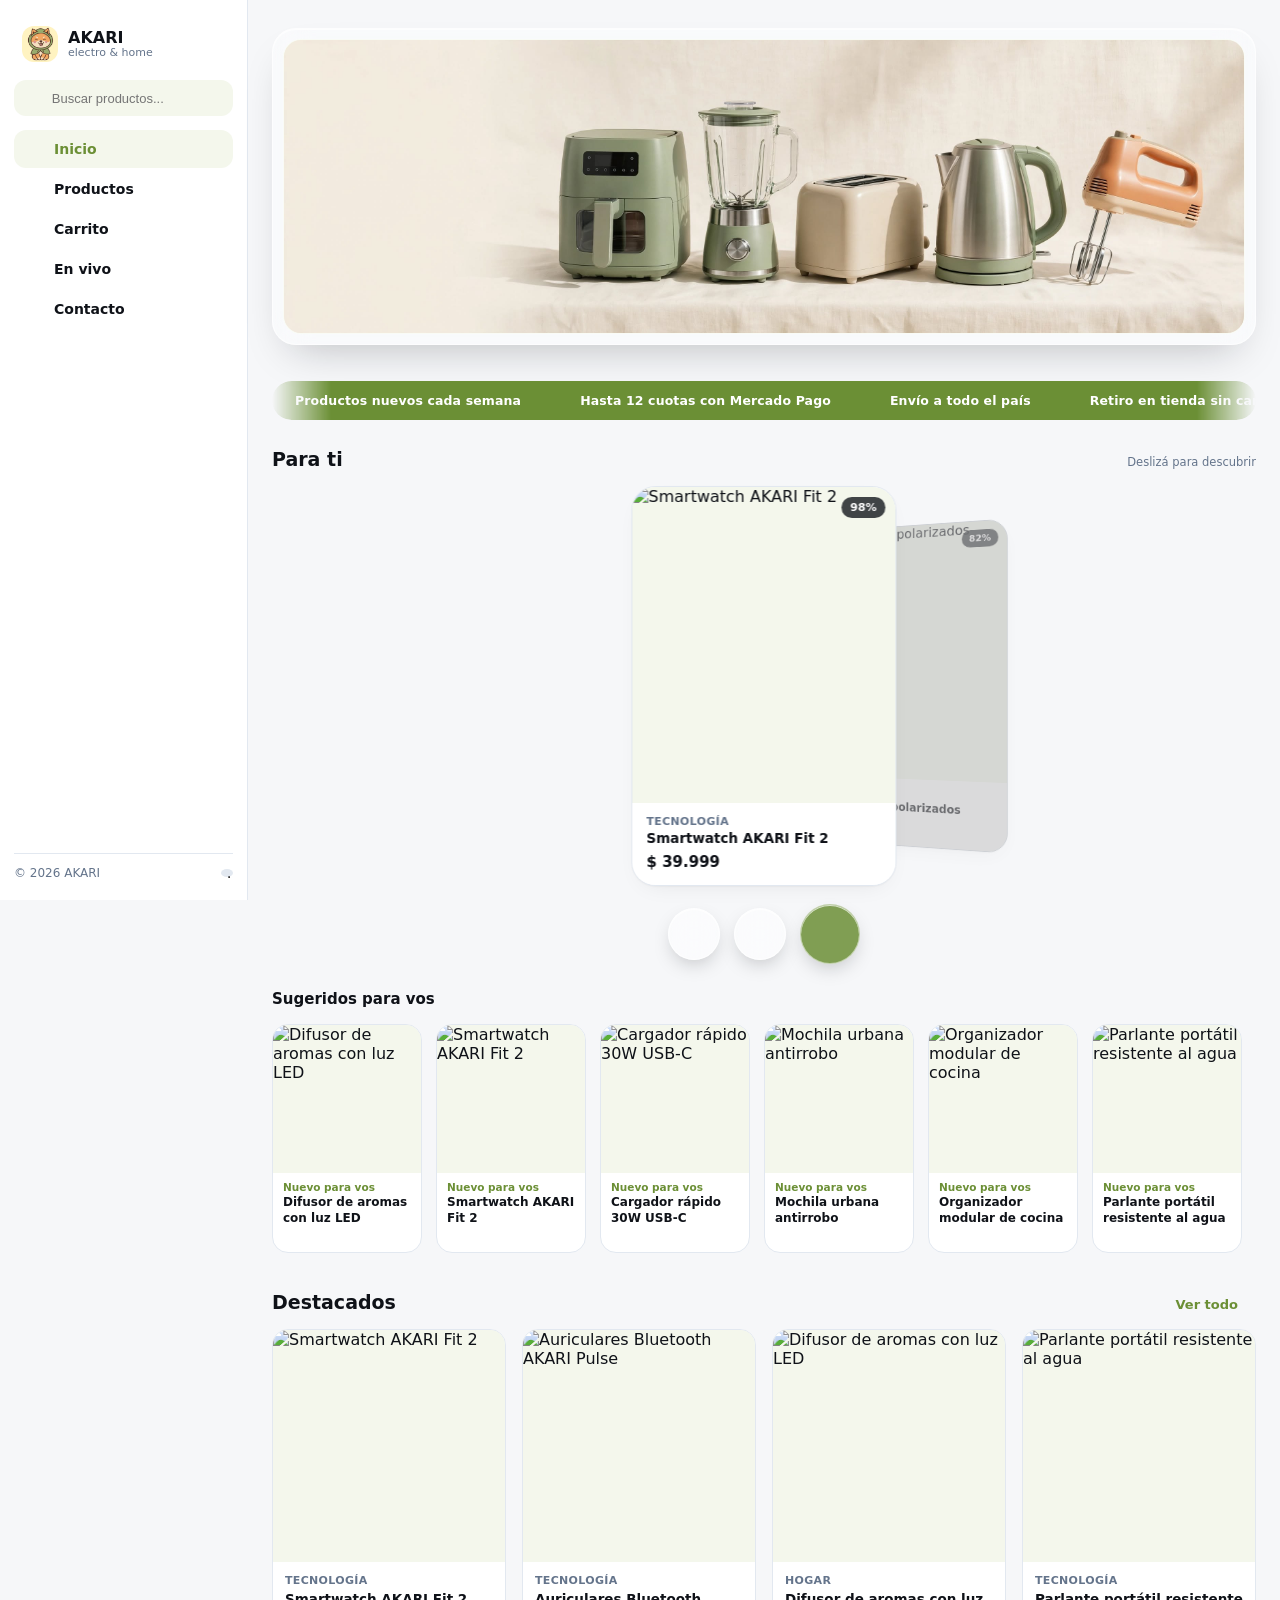
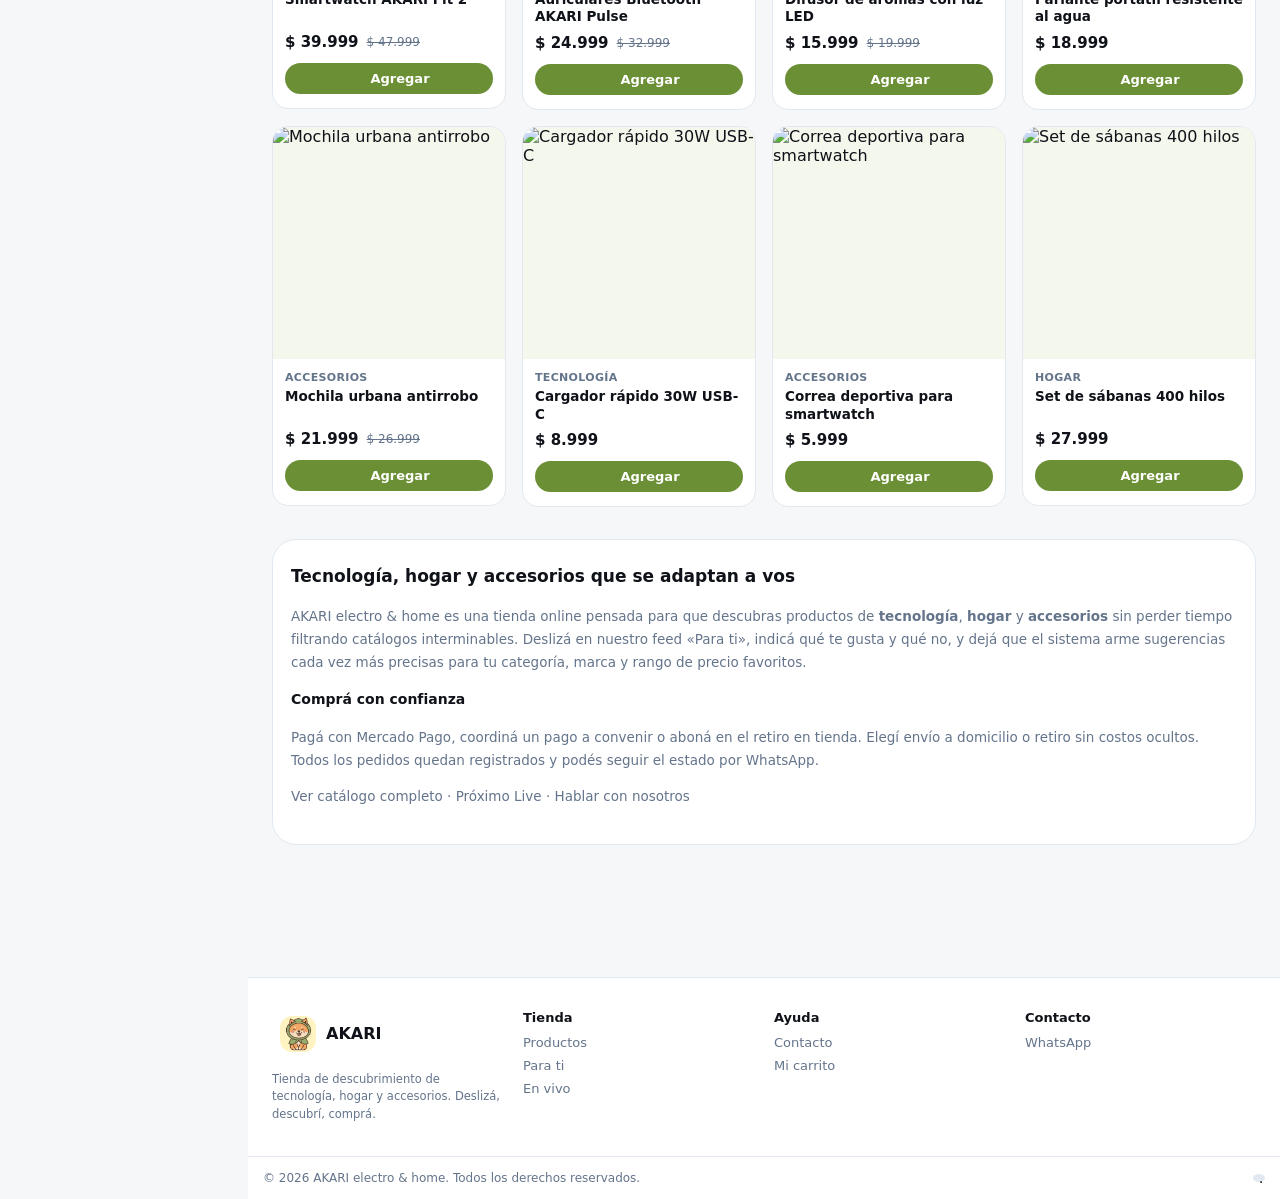
==== commit a62f88cb: "Agregar contador de visitas privado: se suma en cada carga del sitio (RPC segura, solo incrementa), " ====
--- a/index.html
+++ b/index.html
@@ -120,6 +120,7 @@
   drawerOpen: false,
   productFilter: 'Todas',
   lastOrder: lsGet('akari_last_order', null),
+  siteStats: null,
 };
 
 /* ---------- 5. Cliente Supabase minimal (REST) — solo si hay claves ---------- */
@@ -1029,7 +1030,7 @@
   return `
   <div class="section-head"><h2>Panel de administración</h2><button class="btn btn-outline btn-sm" onclick="adminLogout()"><i data-lucide="log-out" class="icon" style="width:14px;height:14px"></i>Salir</button></div>
   <div class="admin-tabs">
-    ${['productos','carga masiva','diseño','pagos','pedidos','tienda'].map(t=>`<button class="admin-tab ${adminTab===t?'active':''}" onclick="setAdminTab('${t}')">${t.charAt(0).toUpperCase()+t.slice(1)}</button>`).join('')}
+    ${['productos','carga masiva','diseño','pagos','pedidos','tienda','estadísticas'].map(t=>`<button class="admin-tab ${adminTab===t?'active':''}" onclick="setAdminTab('${t}')">${t.charAt(0).toUpperCase()+t.slice(1)}</button>`).join('')}
   </div>
   <div id="admin-tab-content">${adminTabContent()}</div>
   ${adminModal ? adminModalHTML() : ''}
@@ -1066,7 +1067,11 @@
   }
 }
 function adminLogout(){ state.session=null; lsSet('akari_admin_session', null); render(); }
-function setAdminTab(t){ adminTab=t; render(); }
+function setAdminTab(t){
+  adminTab=t;
+  if(t==='estadísticas' && !state.siteStats) loadSiteStats().then(render);
+  render();
+}
 
 function adminTabContent(){
   if(adminTab==='productos') return adminProductos();
@@ -1075,7 +1080,39 @@
   if(adminTab==='pagos') return adminPayments();
   if(adminTab==='pedidos') return adminOrders();
   if(adminTab==='tienda') return adminStore();
+  if(adminTab==='estadísticas') return adminStats();
   return '';
+}
+
+/* -- Estadísticas -- */
+function adminStats(){
+  const s = state.siteStats;
+  if(!HAS_SUPABASE){
+    return `<div class="empty-state">El contador de visitas necesita Supabase conectado (no funciona en modo demo).</div>`;
+  }
+  if(!s){
+    return `<div class="empty-state">Cargando estadísticas...</div>`;
+  }
+  return `
+  <div class="admin-card" style="text-align:center;padding:32px 20px">
+    <div class="mini" style="text-transform:uppercase;letter-spacing:.05em;font-weight:700">Visitas totales</div>
+    <div style="font-size:42px;font-weight:800;color:var(--brand-dark);margin:8px 0">${(s.total_visits||0).toLocaleString('es-AR')}</div>
+    <div class="mini">Última visita: ${s.updated_at ? new Date(s.updated_at).toLocaleString('es-AR') : '—'}</div>
+    <button class="btn btn-outline btn-sm" style="margin-top:16px" onclick="refreshSiteStats()"><i data-lucide="refresh-cw" class="icon" style="width:14px;height:14px"></i>Actualizar</button>
+  </div>
+  <p class="mini">Se suma 1 cada vez que alguien abre el sitio. Es un conteo simple de cargas de página, no de visitantes únicos (si la misma persona entra varias veces, cuenta varias veces).</p>
+  `;
+}
+async function refreshSiteStats(){
+  await loadSiteStats();
+  render();
+}
+async function loadSiteStats(){
+  if(!HAS_SUPABASE || !state.session) return;
+  try{
+    const rows = await sb('site_stats?select=*&id=eq.1');
+    if(rows && rows[0]) state.siteStats = rows[0];
+  }catch(e){ console.warn('No se pudieron cargar las estadísticas:', e.message); }
 }
 
 /* -- Productos CRUD -- */
@@ -1574,7 +1611,17 @@
 (async function init(){
   await loadData();
   render();
+  incrementSiteVisits();
 })();
+function incrementSiteVisits(){
+  if(!HAS_SUPABASE) return;
+  // Fire-and-forget: no debe frenar ni afectar la carga del sitio si falla
+  fetch(`${SUPABASE_URL}/rest/v1/rpc/increment_site_visits`, {
+    method:'POST',
+    headers:{ 'apikey':SUPABASE_ANON_KEY, 'Authorization':`Bearer ${SUPABASE_ANON_KEY}`, 'Content-Type':'application/json' },
+    body:'{}'
+  }).catch(()=>{});
+}
 </script>
 </body>
 </html>
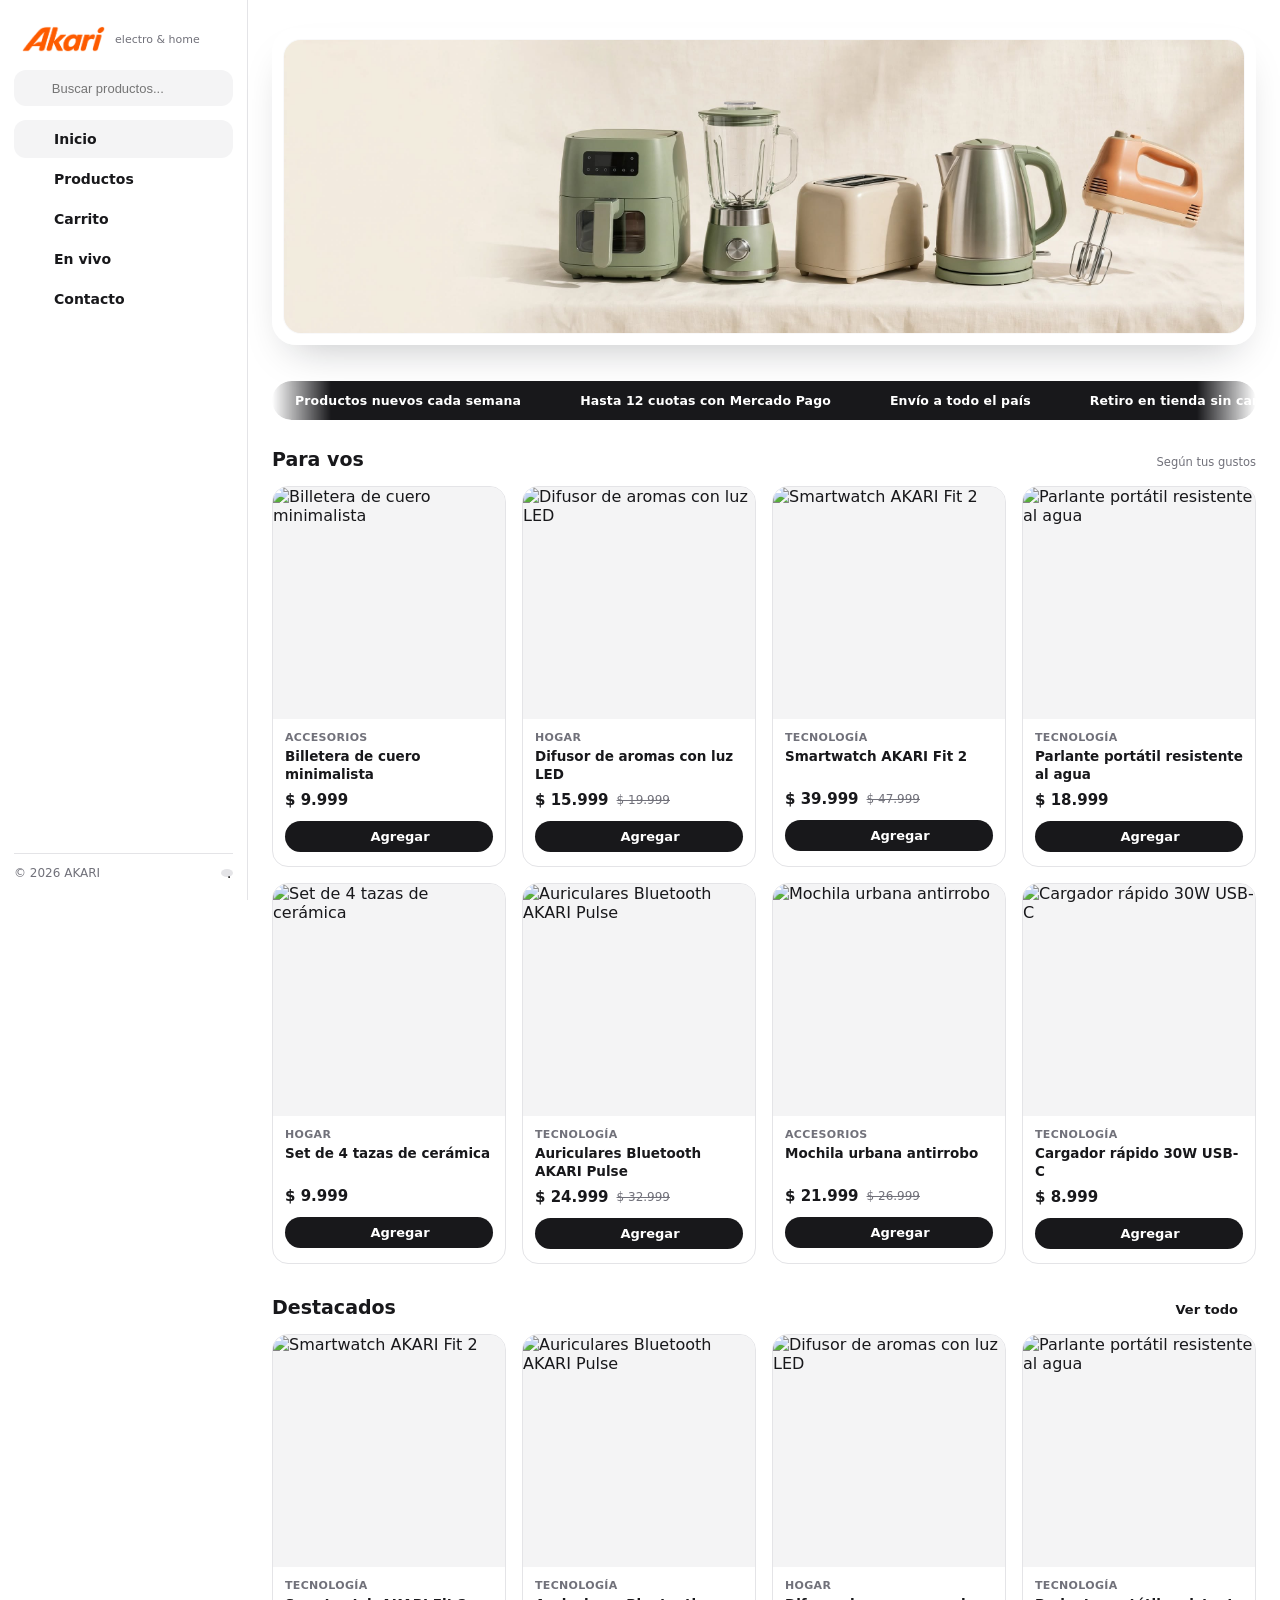
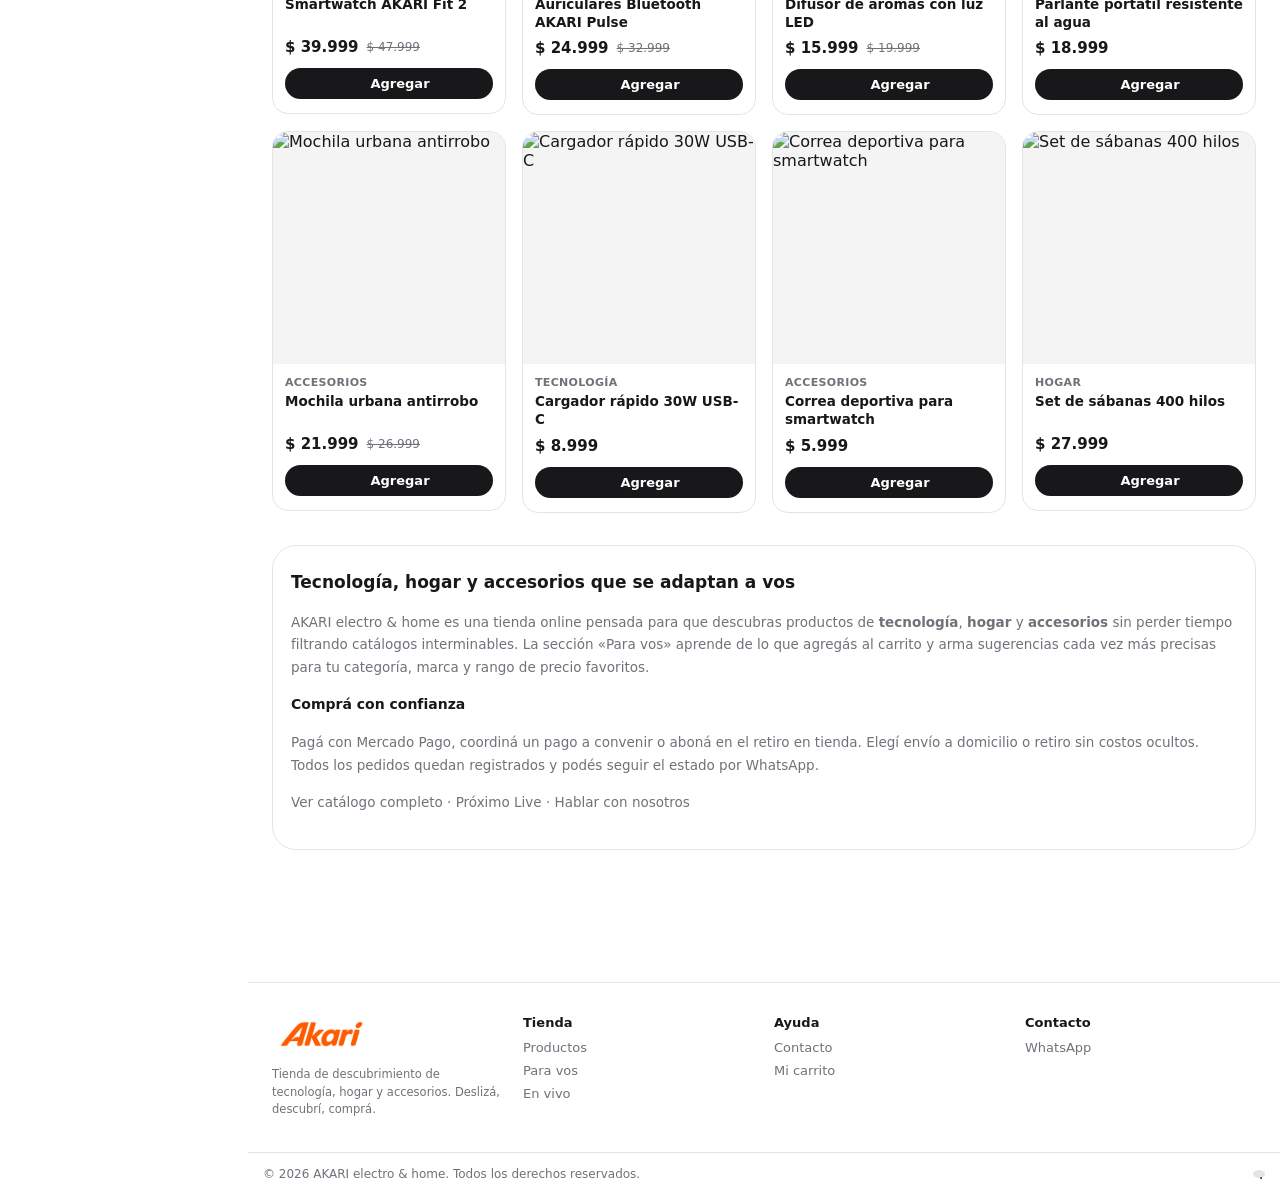
==== commit 15e77bb5: "Add files via upload" ====
--- a/index.html
+++ b/index.html
@@ -3,7 +3,7 @@
 <head>
 <meta charset="UTF-8">
 <meta name="viewport" content="width=device-width, initial-scale=1, viewport-fit=cover">
-<meta name="theme-color" content="#6b8f35">
+<meta name="theme-color" content="#18181b">
 <meta name="mobile-web-app-capable" content="yes">
 <meta name="apple-mobile-web-app-capable" content="yes">
 <meta name="apple-mobile-web-app-status-bar-style" content="black-translucent">
@@ -100,7 +100,7 @@
 ];
 const DEFAULT_SETTINGS = {
   brand_name:'AKARI', brand_tagline:'electro & home',
-  color_brand:'#6b8f35', color_bg:'#f6f7f9', color_text:'#0f1218', logo_url:'', banner_url:'',
+  color_brand:'#18181b', color_bg:'#ffffff', color_text:'#18181b', logo_url:'', banner_url:'',
   hero_title:'Descubrí productos que sí te van a gustar',
   hero_text:'Deslizá tecnología, hogar y accesorios como en tu red favorita. AKARI aprende de cada Me gusta para mostrarte más de lo que buscás — y menos de lo que no.',
   pay_mp:true, pay_agree:true, pay_store:true, mp_mode:'test', mp_public_key:'', mp_worker_url:'',
@@ -163,9 +163,9 @@
 function saveDemoSettings(s){ lsSet('akari_demo_settings', s); }
 
 function applyTheme(){
-  document.documentElement.style.setProperty('--brand', state.settings.color_brand || '#6b8f35');
+  document.documentElement.style.setProperty('--brand', state.settings.color_brand || '#18181b');
   // color-dark aproximado: mismo tono, solo lo usamos con brand por simplicidad
-  document.documentElement.style.setProperty('--brand-dark', state.settings.color_brand || '#587529');
+  document.documentElement.style.setProperty('--brand-dark', state.settings.color_brand || '#000000');
   document.documentElement.style.setProperty('--bg', state.settings.color_bg || '#f6f7f9');
   document.documentElement.style.setProperty('--text', state.settings.color_text || '#0f1218');
 }
@@ -394,7 +394,7 @@
 
 function brandMarkHTML(){
   const s = state.settings;
-  const src = s.logo_url || './logo-mascot-icon-512.png';
+  const src = s.logo_url || './akari-wordmark.png';
   return `<div class="brand-mark brand-mark-img"><img src="${src}" alt="${s.brand_name}" onerror="this.parentElement.textContent='${(s.brand_name||'A')[0]}'; this.parentElement.classList.remove('brand-mark-img');"></div>`;
 }
 function shellHTML(innerHTML){
@@ -405,7 +405,7 @@
   <aside class="sidebar">
     <div class="brand-row">
       ${brandMarkHTML()}
-      <div><div class="brand-name">${s.brand_name}</div><div class="brand-tag">${s.brand_tagline}</div></div>
+      <div class="brand-tag">${s.brand_tagline}</div>
     </div>
     <div class="search-box"><i data-lucide="search" class="icon" style="color:var(--muted)"></i><input id="search-input-desk" placeholder="Buscar productos..." value=""></div>
     <nav>
@@ -416,13 +416,13 @@
 
   <div class="topbar">
     <button class="icon-btn" onclick="toggleDrawer(true)"><i data-lucide="menu" class="icon"></i></button>
-    <div class="brand-row">${brandMarkHTML()}<div class="brand-name">${s.brand_name}</div></div>
+    <div class="brand-row">${brandMarkHTML()}</div>
     <div style="flex:1"></div>
     <a class="icon-btn" href="#/carrito" style="position:relative"><i data-lucide="shopping-cart" class="icon"></i></a>
   </div>
   <div class="drawer-backdrop ${state.drawerOpen?'open':''}" onclick="toggleDrawer(false)"></div>
   <div class="drawer ${state.drawerOpen?'open':''}">
-    <div class="brand-row">${brandMarkHTML()}<div><div class="brand-name">${s.brand_name}</div><div class="brand-tag">${s.brand_tagline}</div></div></div>
+    <div class="brand-row">${brandMarkHTML()}<div class="brand-tag">${s.brand_tagline}</div></div>
     <nav>${NAV_ITEMS.map(n=>`<a class="nav-item ${isActive(n.href)?'active':''}" href="${n.href}" onclick="toggleDrawer(false)"><i data-lucide="${n.icon}" class="icon"></i>${n.label}</a>`).join('')}</nav>
   </div>
 
@@ -460,12 +460,12 @@
   <footer>
     <div class="footer-inner">
       <div>
-        <div class="brand-row" style="padding-bottom:8px">${brandMarkHTML()}<div class="brand-name">${s.brand_name}</div></div>
+        <div class="brand-row" style="padding-bottom:8px">${brandMarkHTML()}</div>
         <p class="mini" style="max-width:32ch;line-height:1.5">Tienda de descubrimiento de tecnología, hogar y accesorios. Deslizá, descubrí, comprá.</p>
         ${socialLinksHTML()}
       </div>
       <div><h4>Tienda</h4>
-        <a href="#/productos">Productos</a><a href="#/">Para ti</a><a href="#/vivo">En vivo</a>
+        <a href="#/productos">Productos</a><a href="#/">Para vos</a><a href="#/vivo">En vivo</a>
       </div>
       <div><h4>Ayuda</h4>
         <a href="#/contacto">Contacto</a><a href="#/carrito">Mi carrito</a>
@@ -511,8 +511,8 @@
   </div>
 
   <section class="block reveal" id="feed-section">
-    <div class="section-head"><h2>Para ti</h2><span class="mini">Deslizá para descubrir</span></div>
-    ${feedHTML()}
+    <div class="section-head"><h2>Para vos</h2><span class="mini">Según tus gustos</span></div>
+    ${paraVosHTML()}
   </section>
 
   <section class="block reveal">
@@ -523,7 +523,7 @@
   <section class="block reveal">
     <div class="seo-text">
       <h2>Tecnología, hogar y accesorios que se adaptan a vos</h2>
-      <p>${s.brand_name} ${s.brand_tagline} es una tienda online pensada para que descubras productos de <strong>tecnología</strong>, <strong>hogar</strong> y <strong>accesorios</strong> sin perder tiempo filtrando catálogos interminables. Deslizá en nuestro feed «Para ti», indicá qué te gusta y qué no, y dejá que el sistema arme sugerencias cada vez más precisas para tu categoría, marca y rango de precio favoritos.</p>
+      <p>${s.brand_name} ${s.brand_tagline} es una tienda online pensada para que descubras productos de <strong>tecnología</strong>, <strong>hogar</strong> y <strong>accesorios</strong> sin perder tiempo filtrando catálogos interminables. La sección «Para vos» aprende de lo que agregás al carrito y arma sugerencias cada vez más precisas para tu categoría, marca y rango de precio favoritos.</p>
       <h3>Comprá con confianza</h3>
       <p>Pagá con Mercado Pago, coordiná un pago a convenir o aboná en el retiro en tienda. Elegí envío a domicilio o retiro sin costos ocultos. Todos los pedidos quedan registrados y podés seguir el estado por WhatsApp.</p>
       <p><a href="#/productos">Ver catálogo completo</a> · <a href="#/vivo">Próximo Live</a> · <a href="#/contacto">Hablar con nosotros</a></p>
@@ -537,171 +537,19 @@
     { icon:'credit-card', text:'Hasta 12 cuotas con Mercado Pago' },
     { icon:'truck', text:'Envío a todo el país' },
     { icon:'store', text:'Retiro en tienda sin cargo' },
-    { icon:'heart', text:'El feed aprende lo que te gusta' },
+    { icon:'heart', text:'Aprendemos lo que te gusta' },
   ];
   return items.map(i=>`<span class="marquee-item"><i data-lucide="${i.icon}" class="icon" style="width:15px;height:15px"></i>${i.text}</span>`).join('');
 }
 
-/* ---------- 11. Feed swipe / carrusel ---------- */
-let feedState = { items: [], index: 0 };
-function feedHTML(){
-  feedState.items = buildFeed();
-  if(!feedState.items.length) return `<div class="feed-empty">Todavía no hay productos para mostrarte. Volvé pronto.</div>`;
-  feedState.index = 0;
-  return `
-  <div class="feed-wrap">
-    <div class="feed-stage-wrap">
-      <div class="feed-stage" id="feed-stage"></div>
-      <div class="swipe-hint" id="swipe-hint"><i data-lucide="move-horizontal" class="icon"></i>Deslizá para decidir</div>
-    </div>
-    <div class="feed-actions">
-      <button class="round-btn skip" onclick="feedAction('skip')" title="Saltar"><i data-lucide="x" class="icon"></i></button>
-      <button class="round-btn like" onclick="feedAction('like')" title="Me gusta"><i data-lucide="heart" class="icon"></i></button>
-      <button class="round-btn add" onclick="feedAction('cart')" title="Agregar"><i data-lucide="shopping-cart" class="icon"></i></button>
-    </div>
-  </div>
-  <div class="section-head" style="margin-top:26px"><h2 style="font-size:15px">Sugeridos para vos</h2></div>
-  <div class="suggested-strip" id="suggested-strip"></div>
-  `;
-}
-// Monta el carrusel desde cero (primera carga, o cuando se reinician las sugerencias)
-function renderFeedStage(){
-  const stage = $('#feed-stage');
-  if(!stage) return;
-  stage.innerHTML='';
-  const current = feedState.items[feedState.index];
-  if(!current){ stage.innerHTML = `<div class="feed-empty" style="position:absolute;inset:0;display:flex;align-items:center;justify-content:center;background:#fff;border:1px solid var(--border);border-radius:24px">Reiniciando sugerencias...</div>`; icons(); setTimeout(()=>{feedState.index=0; renderFeedStage();},900); return; }
-  const prev = feedState.index>0 ? feedState.items[feedState.index-1] : null;
-  const next = feedState.items[feedState.index+1] || null;
-
-  if(prev) stage.appendChild(buildCarouselCard(prev, 'carousel-left'));
-  const centerCard = buildCarouselCard(current, 'carousel-center');
-  stage.appendChild(centerCard);
-  if(next) stage.appendChild(buildCarouselCard(next, 'carousel-right'));
-
-  attachDrag(centerCard, current);
-  renderSuggestedStrip();
-  icons();
-}
-function buildCarouselCard(p, extraClass){
-  const card = document.createElement('div');
-  card.className = 'swipe-card site-style-card ' + extraClass;
-  card.dataset.id = p.id;
-  card.innerHTML = `
-    <div class="swipe-stamp like">ME GUSTA</div>
-    <div class="swipe-stamp skip">PASO</div>
-    <div class="match-badge">${p.match_score||70}%</div>
-    <div class="cc-media"><img src="${p.image_url}" alt="${p.title}"></div>
-    <div class="cc-body">
-      <div class="cat">${p.category}</div>
-      <div class="cc-title">${p.title}</div>
-      <div class="price">${fmtMoney(p.price)}</div>
-    </div>
-  `;
-  return card;
-}
-// Avanza el carrusel una posición: la tarjeta central pasa a la izquierda (ya decidida),
-// la de la derecha pasa al centro, y entra una nueva tarjeta por la derecha.
-function advanceCarousel(type){
-  const stage = $('#feed-stage');
-  const current = feedState.items[feedState.index];
-  if(!stage || !current) return;
-  recordSignal(current, type);
-
-  const oldLeft = stage.querySelector('.carousel-left');
-  const oldCenter = stage.querySelector('.carousel-center');
-  const oldRight = stage.querySelector('.carousel-right');
-
-  // La tarjeta vieja de la izquierda (ya decidida hace un paso) termina de salir de escena
-  if(oldLeft){
-    oldLeft.classList.remove('carousel-left');
-    oldLeft.classList.add('carousel-exit-left');
-    setTimeout(()=>oldLeft.remove(), 420);
-  }
-  // La central (recién decidida) pasa a ocupar el lugar de la izquierda
-  if(oldCenter){
-    oldCenter.classList.remove('carousel-center');
-    oldCenter.classList.add('carousel-left');
-    oldCenter.style.transform = '';
-    oldCenter.style.left = '';
-    oldCenter.style.transition = '';
-    oldCenter.style.pointerEvents = 'none';
-  }
-  // La de la derecha pasa a ser la nueva protagonista
-  if(oldRight){
-    oldRight.classList.remove('carousel-right');
-    oldRight.classList.add('carousel-center');
-    attachDrag(oldRight, feedState.items[feedState.index+1]);
-  }
-
-  feedState.index++;
-  const newNext = feedState.items[feedState.index+1];
-  if(newNext){
-    const newCard = buildCarouselCard(newNext, 'carousel-right carousel-enter');
-    stage.appendChild(newCard);
-    requestAnimationFrame(()=>{ newCard.classList.remove('carousel-enter'); });
-  }
-
-  if(!feedState.items[feedState.index]){
-    setTimeout(()=>{ feedState.index=0; renderFeedStage(); }, 450);
-  }
-  renderSuggestedStrip();
-}
-function attachDrag(card, product){
-  let startX=0, startY=0, dx=0, dragging=false;
-  const likeStamp = card.querySelector('.swipe-stamp.like');
-  const skipStamp = card.querySelector('.swipe-stamp.skip');
-  function onDown(x,y){ dragging=true; startX=x; startY=y; card.style.transition='none'; card.style.cursor='grabbing'; dismissSwipeHint(); }
-  function onMove(x,y){
-    if(!dragging) return;
-    dx = x-startX;
-    const rot = dx/18;
-    card.style.transform = `translateX(-50%) translate(${dx}px, ${(y-startY)*.15}px) rotate(${rot}deg)`;
-    likeStamp.style.opacity = Math.min(Math.max(-dx/80,0),1);
-    skipStamp.style.opacity = Math.min(Math.max(dx/80,0),1);
-  }
-  function onUp(){
-    if(!dragging) return; dragging=false; card.style.cursor='grab';
-    card.style.transition='transform .4s cubic-bezier(.22,1,.36,1), left .4s cubic-bezier(.22,1,.36,1), opacity .4s ease';
-    if(dx<-110){ advanceCarousel('like'); }
-    else if(dx>110){ advanceCarousel('skip'); }
-    else { card.style.transform=''; likeStamp.style.opacity=0; skipStamp.style.opacity=0; }
-    dx=0;
-  }
-  card.addEventListener('mousedown', e=>onDown(e.clientX,e.clientY));
-  window.addEventListener('mousemove', e=>onMove(e.clientX,e.clientY));
-  window.addEventListener('mouseup', onUp);
-  card.addEventListener('touchstart', e=>{const t=e.touches[0]; onDown(t.clientX,t.clientY);}, {passive:true});
-  card.addEventListener('touchmove', e=>{const t=e.touches[0]; onMove(t.clientX,t.clientY);}, {passive:true});
-  card.addEventListener('touchend', onUp);
-}
-function feedAction(type){
-  const p = feedState.items[feedState.index];
-  if(!p) return;
-  dismissSwipeHint();
-  if(type==='cart') addToCart(p,1);
-  advanceCarousel(type==='cart' ? 'like' : type);
-}
-function renderSuggestedStrip(){
-  const strip = $('#suggested-strip');
-  if(!strip) return;
-  const prefs = loadPrefs();
-  const topCat = Object.entries(prefs.categories)
-    .map(([k,v])=>[k, decayedValue(v)])
-    .sort((a,b)=>b[1]-a[1])[0]?.[0];
-  const hasPriceData = prefs.priceCount >= 2;
-  const list = [...state.products].filter(p=>!isOutOfStock(p)).sort((a,b)=>scoreProduct(b,prefs)-scoreProduct(a,prefs)).slice(0,10);
-  strip.innerHTML = list.map(p=>{
-    let why = 'Recomendado';
-    if(topCat && p.category===topCat) why = `Por ${topCat}`;
-    else if(hasPriceData && priceFit(p.price, prefs) > 0.75) why = 'En tu rango de precio';
-    else if(!prefs.seen[p.id]) why = 'Nuevo para vos';
-    return `<a class="sugg-card" href="#" onclick="event.preventDefault(); openProductDetail('${p.id}')">
-      <div class="imgwrap"><img src="${p.image_url}" alt="${p.title}" loading="lazy"></div>
-      <div class="why">${why}</div>
-      <div class="title">${p.title}</div>
-    </a>`;
-  }).join('');
+/* ---------- 11. Para vos: grilla basada en el motor de recomendación ---------- */
+// Ya no es un feed swipe: es una grilla común, pero el orden sigue viniendo
+// del mismo motor de preferencias (categoría/marca/precio con decaimiento),
+// que ahora aprende solo de lo que agregás al carrito.
+function paraVosHTML(){
+  const items = buildFeed().filter(p=>!isOutOfStock(p)).slice(0,8);
+  if(!items.length) return `<div class="empty-state">Todavía no hay productos para mostrarte. Volvé pronto.</div>`;
+  return `<div class="grid-products">${items.map(productCardHTML).join('')}</div>`;
 }
 
 /* ---------- 12. Producto card ---------- */
@@ -1585,7 +1433,7 @@
   const route = state.route.split('?')[0];
   document.getElementById('app').innerHTML = shellHTML(currentView());
   icons();
-  if(route==='#/' || route==='') { renderFeedStage(); initScrollReveal(); }
+  if(route==='#/' || route==='') { initScrollReveal(); }
   if(route==='#/checkout') syncCheckoutInputs();
 }
 function initScrollReveal(){
@@ -1602,11 +1450,6 @@
   }, { threshold: 0.15, rootMargin: '0px 0px -40px 0px' });
   els.forEach(el=>io.observe(el));
 }
-function dismissSwipeHint(){
-  const hint = $('#swipe-hint');
-  if(hint) hint.remove();
-}
-
 /* ---------- 21. Init ---------- */
 (async function init(){
   await loadData();
--- a/styles.css
+++ b/styles.css
@@ -1,11 +1,11 @@
 :root{
-  --brand:#6b8f35;
-  --brand-dark:#587529;
-  --bg:#f6f7f9;
-  --text:#0f1218;
-  --soft:#f4f7ec;
-  --muted:#64748b;
-  --border:#e2e8f0;
+  --brand:#18181b;
+  --brand-dark:#000000;
+  --bg:#ffffff;
+  --text:#18181b;
+  --soft:#f4f4f5;
+  --muted:#71717a;
+  --border:#e4e4e7;
   --mp:#009ee3;
   --white:#ffffff;
   --r-sm:12px;
@@ -55,9 +55,9 @@
 }
 .topbar .brand-row{padding:0}
 .brand-row{display:flex;align-items:center;gap:10px;padding:6px 8px 18px}
-.brand-mark{width:36px;height:36px;border-radius:var(--r-sm);background:var(--brand);display:flex;align-items:center;justify-content:center;color:#fff;font-weight:800;font-size:16px;flex:none;overflow:hidden}
-.brand-mark-img{background:var(--soft)}
-.brand-mark-img img{width:100%;height:100%;object-fit:cover}
+.brand-mark{height:26px;width:auto;display:flex;align-items:center;flex:none;overflow:hidden}
+.brand-mark-img{background:none}
+.brand-mark-img img{height:100%;width:auto;object-fit:contain;display:block}
 .brand-name{font-weight:800;font-size:16px;line-height:1.1}
 .brand-tag{font-size:11px;color:var(--muted);text-transform:lowercase}
 .search-box{display:flex;align-items:center;gap:8px;background:var(--soft);border-radius:var(--r-sm);padding:9px 12px;margin-bottom:14px}
@@ -123,20 +123,6 @@
 .reveal{opacity:0;transform:translateY(26px);transition:opacity .6s ease, transform .6s cubic-bezier(.22,1,.36,1)}
 .reveal.is-visible{opacity:1;transform:translateY(0)}
 @media (prefers-reduced-motion:reduce){.reveal{opacity:1;transform:none;transition:none}}
-
-/* ---------- Pista de "arrastrá para descubrir" ---------- */
-.swipe-hint{
-  position:absolute;left:50%;bottom:-6px;transform:translateX(-50%);z-index:6;
-  display:flex;align-items:center;gap:6px;background:rgba(15,18,24,.78);color:#fff;
-  padding:7px 14px;border-radius:999px;font-size:12px;font-weight:700;white-space:nowrap;
-  animation:hintPulse 1.6s ease-in-out infinite, hintFadeOut .3s ease 3.2s forwards;
-  pointer-events:none;
-}
-.swipe-hint .icon{width:14px;height:14px;animation:hintSlide 1.6s ease-in-out infinite}
-@keyframes hintSlide{0%,100%{transform:translateX(0)}50%{transform:translateX(6px)}}
-@keyframes hintPulse{0%,100%{opacity:1}50%{opacity:.75}}
-@keyframes hintFadeOut{to{opacity:0;visibility:hidden}}
-@media (prefers-reduced-motion:reduce){.swipe-hint{animation:hintFadeOut .3s ease 3.2s forwards}.swipe-hint .icon{animation:none}}
 
 .section-head{display:flex;align-items:baseline;justify-content:space-between;margin-bottom:16px;gap:12px}
 .section-head h2{font-size:19px;font-weight:800;margin:0}
@@ -164,59 +150,6 @@
 .match-badge{position:absolute;top:10px;right:10px;background:rgba(15,18,24,.78);color:#fff;font-size:11px;font-weight:800;padding:4px 9px;border-radius:999px}
 .card-prod .add-btn{margin-top:8px;width:100%}
 
-/* ---------- Feed swipe ---------- */
-.feed-wrap{display:flex;flex-direction:column;align-items:center;gap:18px;width:100%}
-.feed-stage-wrap{position:relative;width:100%;max-width:340px}
-.feed-stage{position:relative;width:100%;height:min(400px, 58vh, 58dvh);perspective:1200px}
-.swipe-card{
-  position:absolute;top:0;left:50%;width:78%;height:100%;
-  background:#0f1218;border-radius:var(--r-lg);
-  overflow:hidden;user-select:none;
-  border:1px solid rgba(255,255,255,.35);
-  box-shadow:0 1px 1px rgba(255,255,255,.5) inset, 0 -1px 8px rgba(255,255,255,.15) inset, 0 20px 40px -14px rgba(15,18,24,.45);
-  transition:transform .4s cubic-bezier(.22,1,.36,1), opacity .4s ease, filter .4s ease, left .4s cubic-bezier(.22,1,.36,1);
-  transform:translateX(-50%);
-}
-.carousel-center{left:50%;transform:translateX(-50%) scale(1) rotateY(0deg);z-index:5;opacity:1;filter:none;cursor:grab;touch-action:pan-y}
-.carousel-left{left:10%;transform:translateX(-50%) scale(.8) rotateY(24deg);z-index:3;opacity:.6;filter:brightness(.78) saturate(.9);pointer-events:none}
-.carousel-right{left:90%;transform:translateX(-50%) scale(.8) rotateY(-24deg);z-index:3;opacity:.6;filter:brightness(.78) saturate(.9);pointer-events:none}
-.carousel-exit-left{left:-24%;transform:translateX(-50%) scale(.68) rotateY(30deg);opacity:0}
-.carousel-exit-right{left:124%;transform:translateX(-50%) scale(.68) rotateY(-30deg);opacity:0}
-.carousel-enter{opacity:0}
-/* ---------- Tarjeta del carrusel, acorde al resto del sitio ---------- */
-.swipe-card.site-style-card{
-  background:#fff;border:1px solid var(--border);border-radius:var(--r-lg);
-  box-shadow:var(--shadow);
-  display:flex;flex-direction:column;
-}
-.cc-media{flex:1;min-height:0;background:var(--soft);overflow:hidden}
-.cc-media img{width:100%;height:100%;object-fit:cover;pointer-events:none}
-.cc-body{padding:12px 14px 14px;background:#fff}
-.cc-title{font-weight:700;font-size:13.5px;line-height:1.3;margin:2px 0 6px;color:var(--text);display:-webkit-box;-webkit-line-clamp:2;-webkit-box-orient:vertical;overflow:hidden}
-.swipe-stamp{position:absolute;top:20px;z-index:4;padding:6px 14px;border:3px solid;border-radius:8px;font-weight:900;font-size:18px;letter-spacing:.05em;opacity:0;transform:rotate(-14deg)}
-.swipe-stamp.like{left:18px;color:var(--brand-dark);border-color:var(--brand-dark)}
-.swipe-stamp.skip{right:18px;color:#c0362c;border-color:#c0362c;transform:rotate(14deg)}
-.feed-actions{display:flex;align-items:center;gap:14px}
-.round-btn{
-  width:52px;height:52px;border-radius:50%;display:flex;align-items:center;justify-content:center;
-  background:rgba(255,255,255,.55);backdrop-filter:blur(14px) saturate(160%);-webkit-backdrop-filter:blur(14px) saturate(160%);
-  border:1px solid rgba(255,255,255,.6);
-  box-shadow:0 1px 0 rgba(255,255,255,.7) inset, 0 8px 20px -6px rgba(15,18,24,.25);
-  transition:transform .15s ease;
-}
-.round-btn:active{transform:scale(.92)}
-.round-btn.skip{color:#c0362c}
-.round-btn.like{color:var(--brand-dark)}
-.round-btn.add{width:60px;height:60px;background:rgba(107,143,53,.85);color:#fff;border:1px solid rgba(255,255,255,.5)}
-.feed-empty{text-align:center;color:var(--muted);font-size:13px;padding:40px 20px}
-
-.suggested-strip{display:flex;gap:14px;overflow-x:auto;padding-bottom:6px;width:100%;-webkit-overflow-scrolling:touch}
-.sugg-card{flex:0 0 150px;background:#fff;border:1px solid var(--border);border-radius:var(--r-md);overflow:hidden}
-.sugg-card .imgwrap{aspect-ratio:1/1;background:var(--soft)}
-.sugg-card img{width:100%;height:100%;object-fit:cover}
-.sugg-card .why{font-size:10.5px;color:var(--brand-dark);font-weight:700;padding:8px 10px 0}
-.sugg-card .title{font-size:12px;font-weight:700;padding:2px 10px 10px;line-height:1.3}
-
 .seo-text{background:#fff;border:1px solid var(--border);border-radius:var(--r-lg);padding:22px 18px;color:var(--muted);font-size:13.5px;line-height:1.7;width:100%}
 .seo-text h2{color:var(--text);font-size:17px;margin-top:0}
 .seo-text h3{color:var(--text);font-size:14px}
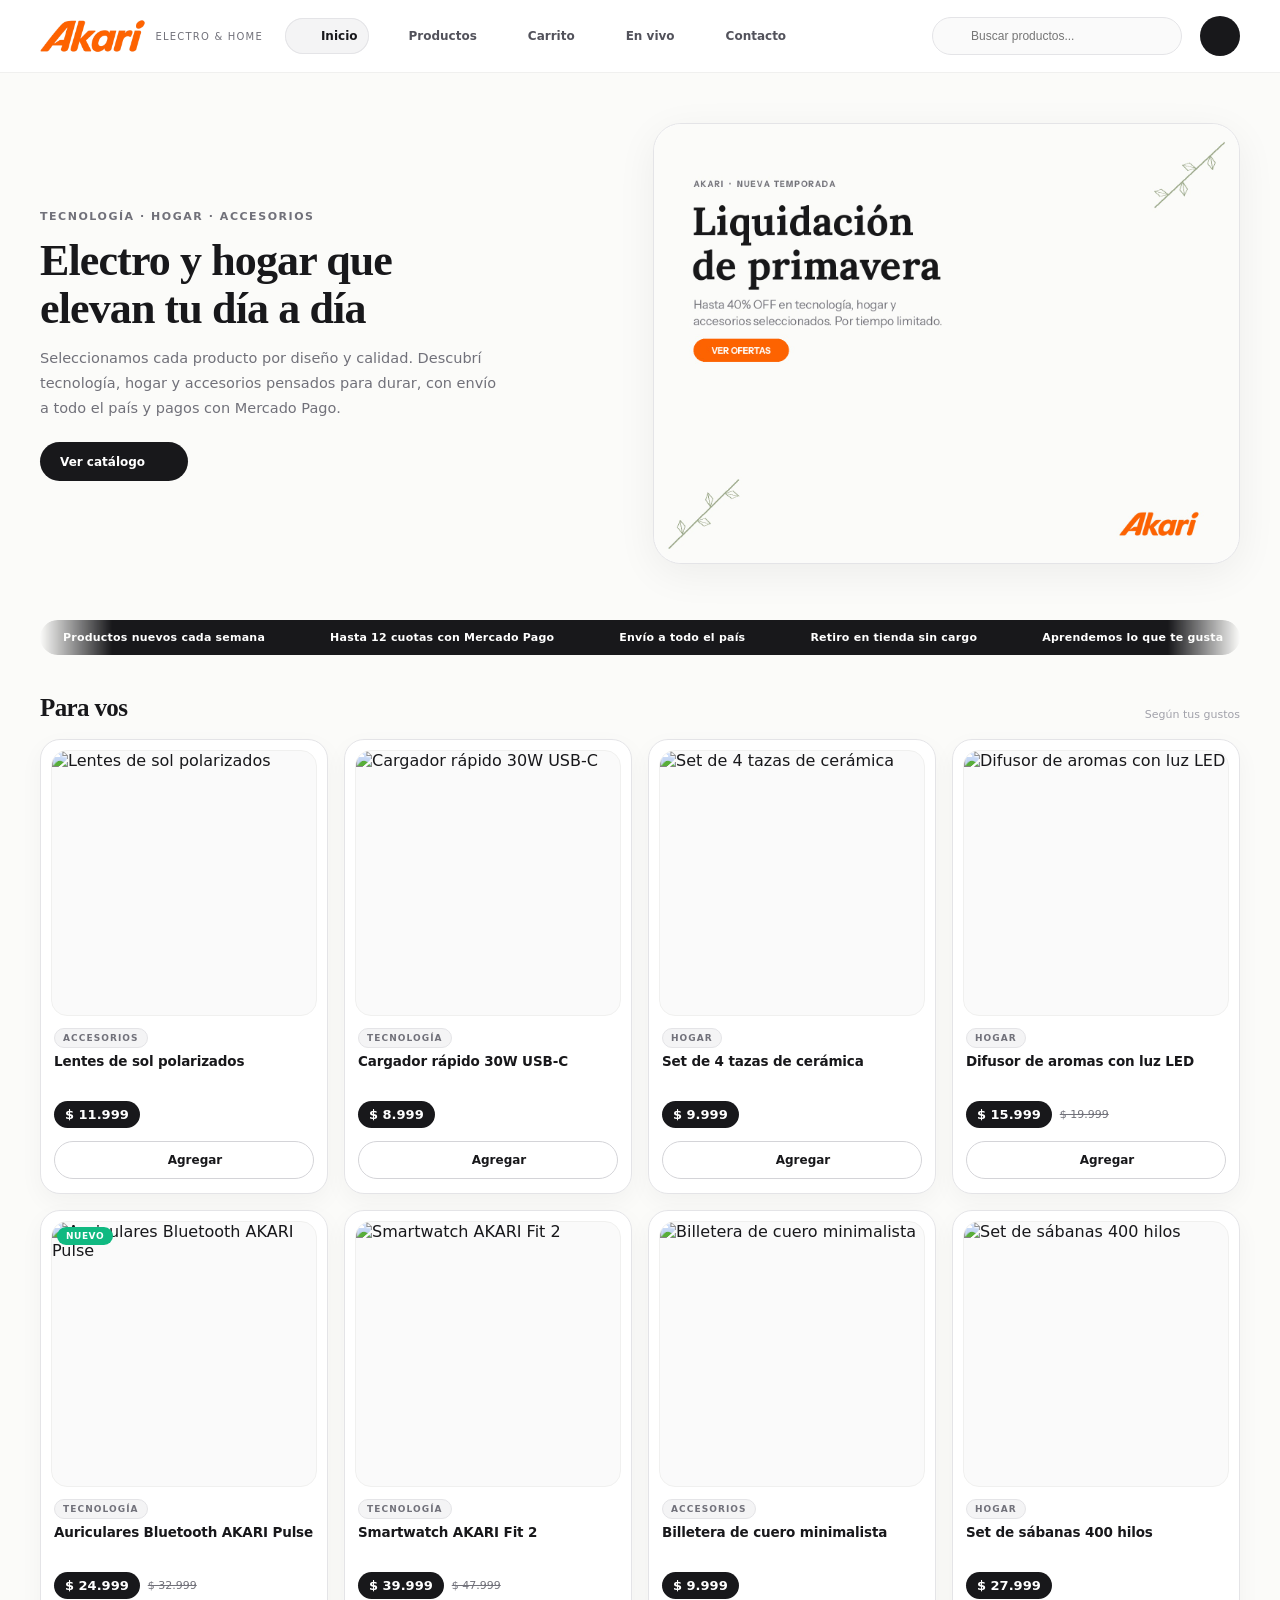
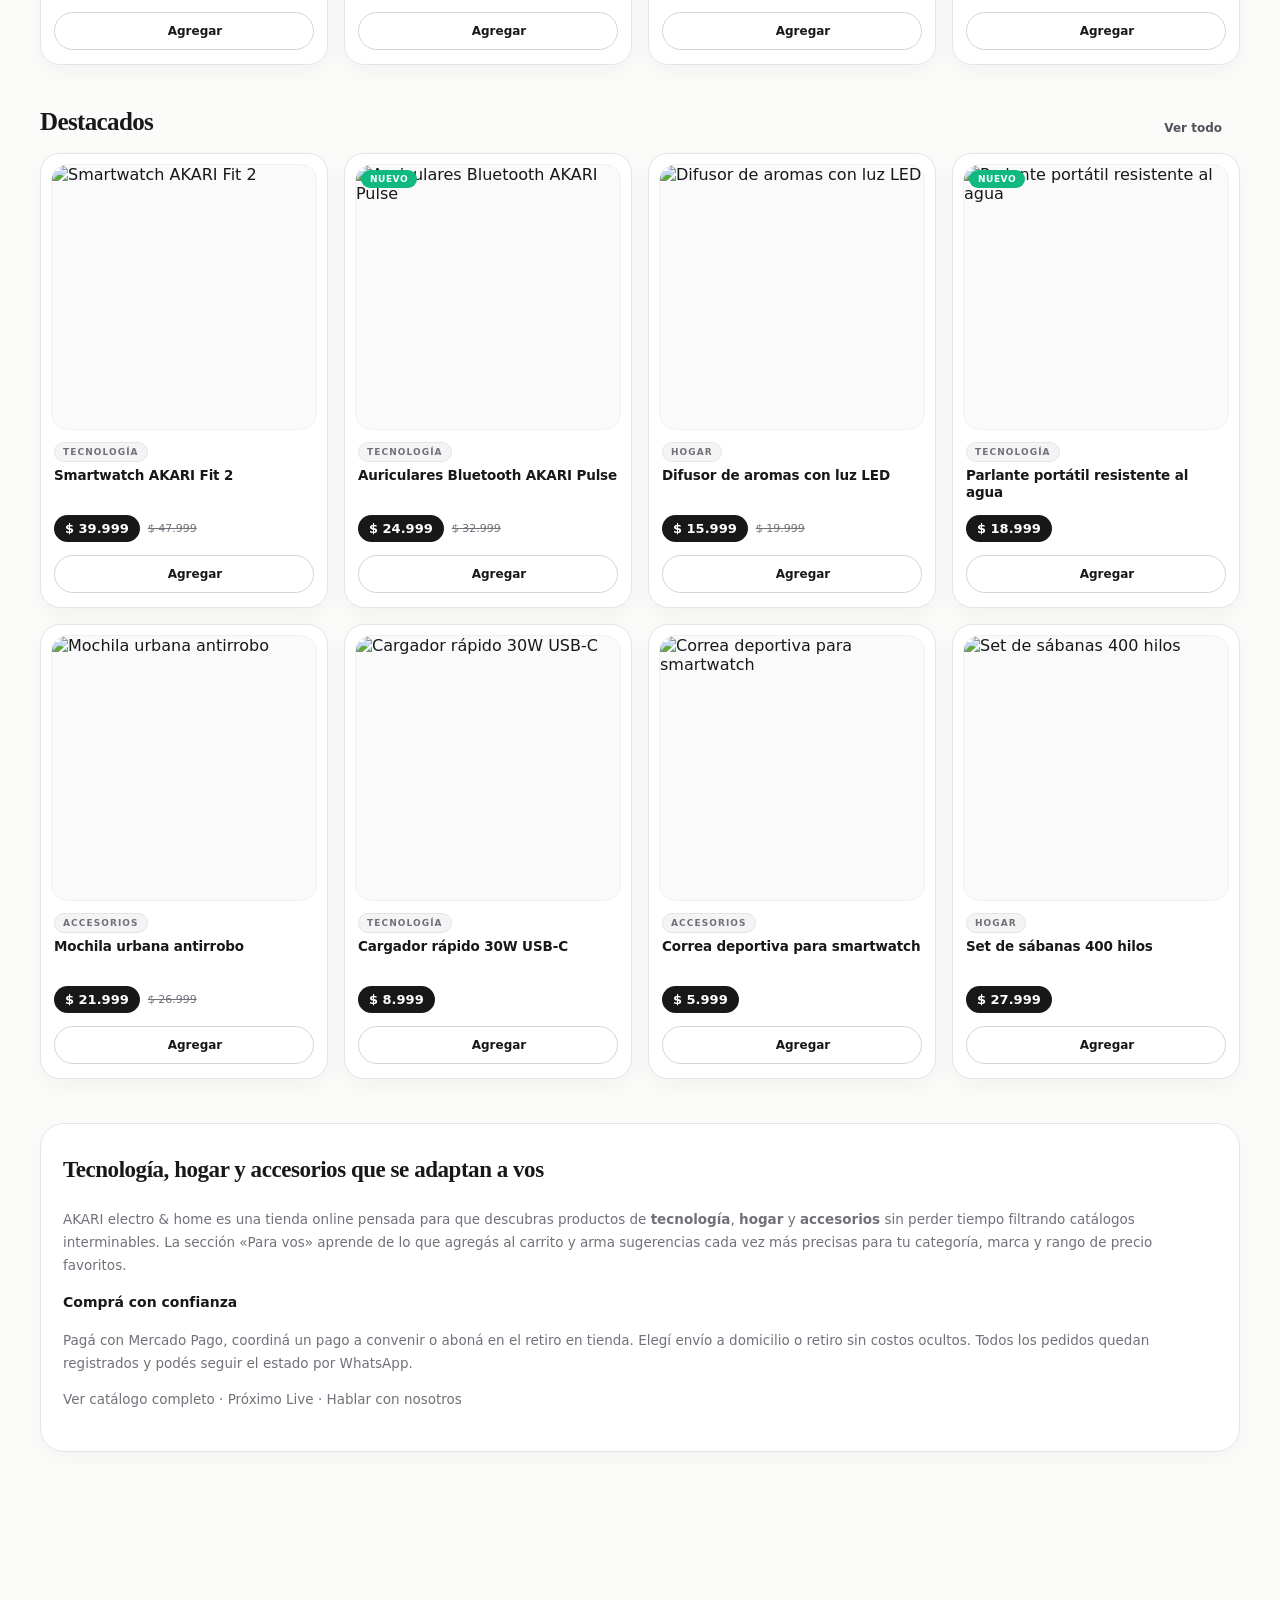
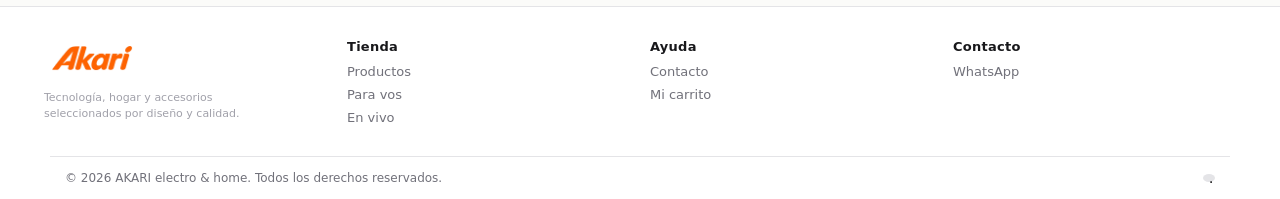
==== commit a0ce0131: "Add files via upload" ====
--- a/index.html
+++ b/index.html
@@ -13,12 +13,12 @@
 <link rel="preconnect" href="https://images.unsplash.com">
 <link rel="preconnect" href="https://khlsqzwtauctaqtqmuxd.supabase.co">
 <title>AKARI Electro & Home — Tecnología, hogar y accesorios</title>
-<meta name="description" content="Descubrí tecnología, hogar y accesorios deslizando: AKARI aprende lo que te gusta. Comprá con Mercado Pago, envío a domicilio o retiro en tienda.">
+<meta name="description" content="Descubrí tecnología, hogar y accesorios seleccionados por diseño y calidad. Comprá con Mercado Pago, envío a domicilio o retiro en tienda.">
 <link rel="canonical" href="https://akari.com.ar/">
 <meta property="og:type" content="website">
 <meta property="og:site_name" content="AKARI Electro & Home">
 <meta property="og:title" content="AKARI Electro & Home — Tecnología, hogar y accesorios">
-<meta property="og:description" content="Tienda discovery: deslizá, descubrí y comprá productos de tecnología, hogar y accesorios pensados para vos.">
+<meta property="og:description" content="Catálogo de tecnología, hogar y accesorios seleccionados por diseño y calidad, pensados para vos.">
 <meta property="og:image" content="https://akari.com.ar/akari-logo-full.png">
 <meta property="og:image:width" content="1366">
 <meta property="og:image:height" content="554">
@@ -26,7 +26,7 @@
 <meta property="og:url" content="https://akari.com.ar/">
 <meta name="twitter:card" content="summary_large_image">
 <meta name="twitter:title" content="AKARI Electro & Home">
-<meta name="twitter:description" content="Descubrí tecnología, hogar y accesorios deslizando. AKARI aprende tus gustos.">
+<meta name="twitter:description" content="Descubrí tecnología, hogar y accesorios seleccionados por diseño y calidad.">
 <meta name="twitter:image" content="https://akari.com.ar/akari-logo-full.png">
 <link rel="icon" href="./logo-mascot.png">
 <script type="application/ld+json">
@@ -100,9 +100,9 @@
 ];
 const DEFAULT_SETTINGS = {
   brand_name:'AKARI', brand_tagline:'electro & home',
-  color_brand:'#18181b', color_bg:'#ffffff', color_text:'#18181b', logo_url:'', banner_url:'',
-  hero_title:'Descubrí productos que sí te van a gustar',
-  hero_text:'Deslizá tecnología, hogar y accesorios como en tu red favorita. AKARI aprende de cada Me gusta para mostrarte más de lo que buscás — y menos de lo que no.',
+  color_brand:'#18181b', color_bg:'#fbfbf9', color_text:'#18181b', logo_url:'', banner_url:'',
+  hero_title:'Electro y hogar que elevan tu día a día',
+  hero_text:'Seleccionamos cada producto por diseño y calidad. Descubrí tecnología, hogar y accesorios pensados para durar, con envío a todo el país y pagos con Mercado Pago.',
   pay_mp:true, pay_agree:true, pay_store:true, mp_mode:'test', mp_public_key:'', mp_worker_url:'',
   whatsapp:'', email:'', currency:'ARS',
   live_active:true, live_title:'Facebook Live: nuevos ingresos de la semana', live_when:'Viernes 19:00 hs', live_url:'',
@@ -166,8 +166,8 @@
   document.documentElement.style.setProperty('--brand', state.settings.color_brand || '#18181b');
   // color-dark aproximado: mismo tono, solo lo usamos con brand por simplicidad
   document.documentElement.style.setProperty('--brand-dark', state.settings.color_brand || '#000000');
-  document.documentElement.style.setProperty('--bg', state.settings.color_bg || '#f6f7f9');
-  document.documentElement.style.setProperty('--text', state.settings.color_text || '#0f1218');
+  document.documentElement.style.setProperty('--bg', state.settings.color_bg || '#fbfbf9');
+  document.documentElement.style.setProperty('--text', state.settings.color_text || '#18181b');
 }
 
 /* ---------- 6. Motor de gustos v3 (localStorage: akari_prefs_v3) ---------- */
@@ -394,43 +394,63 @@
 
 function brandMarkHTML(){
   const s = state.settings;
-  const src = s.logo_url || './akari-wordmark.png';
+  const src = s.logo_url || './logo.png';
   return `<div class="brand-mark brand-mark-img"><img src="${src}" alt="${s.brand_name}" onerror="this.parentElement.textContent='${(s.brand_name||'A')[0]}'; this.parentElement.classList.remove('brand-mark-img');"></div>`;
 }
 function shellHTML(innerHTML){
   const s = state.settings;
   const route = state.route.split('?')[0];
-  const hideFabs = route==='#/carrito' || route==='#/checkout'; // hay barra de pago fija abajo, evitamos superposición
-  return `
-  <aside class="sidebar">
-    <div class="brand-row">
-      ${brandMarkHTML()}
-      <div class="brand-tag">${s.brand_tagline}</div>
-    </div>
-    <div class="search-box"><i data-lucide="search" class="icon" style="color:var(--muted)"></i><input id="search-input-desk" placeholder="Buscar productos..." value=""></div>
-    <nav>
-      ${NAV_ITEMS.map(n=>`<a class="nav-item ${isActive(n.href)?'active':''}" href="${n.href}"><i data-lucide="${n.icon}" class="icon"></i>${n.label}${n.href==='#/carrito' && cartCount() ? ` <span class="mini">(${cartCount()})</span>`:''}</a>`).join('')}
-    </nav>
-    <div class="sidebar-foot"><span>© ${new Date().getFullYear()} ${s.brand_name}</span><button class="admin-dot" title="Admin" onclick="location.hash='#/admin'">·</button></div>
-  </aside>
-
-  <div class="topbar">
-    <button class="icon-btn" onclick="toggleDrawer(true)"><i data-lucide="menu" class="icon"></i></button>
-    <div class="brand-row">${brandMarkHTML()}</div>
-    <div style="flex:1"></div>
-    <a class="icon-btn" href="#/carrito" style="position:relative"><i data-lucide="shopping-cart" class="icon"></i></a>
-  </div>
+  const hideFabs = route==='#/carrito' || route==='#/checkout';
+  return `
+  <aside class="sidebar" aria-hidden="true"></aside>
+
+  <header class="topbar catalog-topbar">
+    <div class="catalog-topbar-inner">
+      <button class="icon-btn mobile-menu-btn" onclick="toggleDrawer(true)" aria-label="Abrir menú">
+        <i data-lucide="menu" class="icon"></i>
+      </button>
+
+      <a class="catalog-brand" href="#/" aria-label="AKARI inicio">
+        ${brandMarkHTML()}
+        <span class="catalog-brand-tag">${s.brand_tagline}</span>
+      </a>
+
+      <nav class="catalog-nav" aria-label="Navegación principal">
+        ${NAV_ITEMS.map(n=>`<a class="catalog-nav-link ${isActive(n.href)?'active':''}" href="${n.href}">
+          <i data-lucide="${n.icon}" class="icon"></i><span>${n.label}</span>
+          ${n.href==='#/carrito' && cartCount() ? `<span class="nav-count">${cartCount()}</span>`:''}
+        </a>`).join('')}
+      </nav>
+
+      <div class="catalog-search">
+        <i data-lucide="search" class="icon"></i>
+        <input id="search-input-desk" placeholder="Buscar productos..." aria-label="Buscar productos">
+      </div>
+
+      <a class="catalog-cart-btn" href="#/carrito" aria-label="Carrito">
+        <i data-lucide="shopping-cart" class="icon"></i>
+        ${cartCount()?`<span class="catalog-cart-count">${cartCount()}</span>`:''}
+      </a>
+    </div>
+  </header>
+
   <div class="drawer-backdrop ${state.drawerOpen?'open':''}" onclick="toggleDrawer(false)"></div>
   <div class="drawer ${state.drawerOpen?'open':''}">
     <div class="brand-row">${brandMarkHTML()}<div class="brand-tag">${s.brand_tagline}</div></div>
-    <nav>${NAV_ITEMS.map(n=>`<a class="nav-item ${isActive(n.href)?'active':''}" href="${n.href}" onclick="toggleDrawer(false)"><i data-lucide="${n.icon}" class="icon"></i>${n.label}</a>`).join('')}</nav>
+    <div class="search-box"><i data-lucide="search" class="icon" style="color:var(--muted)"></i><input id="search-input-mobile" placeholder="Buscar productos..."></div>
+    <nav>${NAV_ITEMS.map(n=>`<a class="nav-item ${isActive(n.href)?'active':''}" href="${n.href}" onclick="toggleDrawer(false)">
+      <i data-lucide="${n.icon}" class="icon"></i>${n.label}${n.href==='#/carrito' && cartCount() ? ` <span class="mini">(${cartCount()})</span>`:''}
+    </a>`).join('')}</nav>
   </div>
 
   <main>
     <div class="container">${innerHTML}</div>
     ${footerHTML()}
   </main>
-  ${hideFabs ? '' : `<button class="cart-fab" onclick="location.hash='#/carrito'"><i data-lucide="shopping-cart" class="icon"></i>${cartCount()?`<span class="count">${cartCount()}</span>`:''}</button>`}
+
+  ${hideFabs ? '' : `<button class="cart-fab catalog-floating-cart" onclick="location.hash='#/carrito'" aria-label="Abrir carrito">
+    <i data-lucide="shopping-cart" class="icon"></i>${cartCount()?`<span class="count">${cartCount()}</span>`:''}
+  </button>`}
   ${hideFabs ? '' : whatsappFabHTML()}
   `;
 }
@@ -461,7 +481,7 @@
     <div class="footer-inner">
       <div>
         <div class="brand-row" style="padding-bottom:8px">${brandMarkHTML()}</div>
-        <p class="mini" style="max-width:32ch;line-height:1.5">Tienda de descubrimiento de tecnología, hogar y accesorios. Deslizá, descubrí, comprá.</p>
+        <p class="mini" style="max-width:32ch;line-height:1.5">Tecnología, hogar y accesorios seleccionados por diseño y calidad.</p>
         ${socialLinksHTML()}
       </div>
       <div><h4>Tienda</h4>
@@ -500,8 +520,16 @@
   const s = state.settings;
   const destacados = [...state.products].sort((a,b)=>(b.match_score||0)-(a.match_score||0)).slice(0,8);
   return `
-  <section class="video-banner">
-    <div class="video-frame">${bannerMediaHTML()}</div>
+  <section class="hero-wrap">
+    <div class="hero-copy">
+      <p class="hero-eyebrow">Tecnología · Hogar · Accesorios</p>
+      <h1 class="hero-heading">${s.hero_title}</h1>
+      <p class="hero-sub">${s.hero_text}</p>
+      <a href="#/productos" class="btn btn-primary">Ver catálogo<i data-lucide="arrow-right" class="icon" style="width:15px;height:15px"></i></a>
+    </div>
+    <div class="video-banner">
+      <div class="video-frame">${bannerMediaHTML()}</div>
+    </div>
   </section>
 
   <div class="marquee">
@@ -558,6 +586,7 @@
   return `
   <div class="card-prod ${oos?'card-oos':''}" onclick="openProductDetail('${p.id}')" style="cursor:pointer">
     <div class="match-badge">${p.match_score||70}%</div>
+    ${!oos && p.sort_order<=2 ? '<span class="badge-new">Nuevo</span>' : ''}
     <div class="imgwrap"><img src="${p.image_url}" alt="${p.title}" loading="lazy">${oos?'<div class="oos-overlay">Sin stock</div>':''}</div>
     <div class="body">
       <div class="cat">${p.category}</div>
--- a/styles.css
+++ b/styles.css
@@ -219,7 +219,7 @@
 table.admin-table th{background:var(--soft);font-weight:800;color:var(--brand-dark)}
 table.admin-table tr:last-child td{border-bottom:none}
 .table-scroll{overflow-x:auto;-webkit-overflow-scrolling:touch;border-radius:var(--r-md);width:100%}
-.badge-ok{background:var(--soft);color:var(--brand-dark);font-size:11px;font-weight:700;padding:3px 8px;border-radius:999px}
+.badge-ok{background:var(--emerald-soft,#ecfdf5);color:var(--emerald,#10b981);font-size:11px;font-weight:700;padding:3px 8px;border-radius:999px}
 .badge-off{background:#f1f5f9;color:var(--muted);font-size:11px;font-weight:700;padding:3px 8px;border-radius:999px}
 .modal-backdrop{position:fixed;inset:0;background:rgba(15,18,24,.45);display:flex;align-items:center;justify-content:center;z-index:50;padding:16px}
 .modal{background:#fff;border-radius:var(--r-lg);padding:20px;width:100%;max-width:480px;max-height:88vh;overflow-y:auto}
@@ -326,3 +326,655 @@
     position:static;border-radius:999px;padding:12px 20px;box-shadow:none;font-size:14px;
   }
 }
+
+
+/* =========================================================
+   AKARI — VISUAL SYSTEM INSPIRED BY "Catalogo-Corregido"
+   Functional behavior is intentionally preserved.
+   ========================================================= */
+
+@import url('https://fonts.googleapis.com/css2?family=Instrument+Sans:wght@400;500;600;700&family=Fraunces:opsz,wght@9..144,600&display=swap');
+
+:root{
+  --brand:#18181b;
+  --brand-dark:#000000;
+  --bg:#fbfbf9;
+  --text:#18181b;
+  --soft:#f4f4f2;
+  --muted:#71717a;
+  --border:#e4e4e7;
+  --white:#ffffff;
+  --emerald:#10b981;
+  --emerald-soft:#ecfdf5;
+  --orange:#fe6301;
+  --orange-soft:#ffe9d6;
+  --r-sm:12px;
+  --r-md:18px;
+  --r-lg:24px;
+  --shadow:0 8px 24px rgba(0,0,0,.06);
+}
+
+html,body{
+  background:var(--bg);
+  color:var(--text);
+  font-family:"Instrument Sans",ui-sans-serif,system-ui,sans-serif;
+}
+
+h1,h2{
+  font-family:"Fraunces",ui-serif,Georgia,serif;
+}
+
+body{
+  -webkit-font-smoothing:antialiased;
+}
+
+.sidebar{display:none !important}
+#app{display:block !important}
+
+/* ----- Header ----- */
+.topbar.catalog-topbar{
+  position:sticky;
+  top:0;
+  z-index:40;
+  display:block;
+  height:auto;
+  padding:0;
+  background:rgba(255,255,255,.88);
+  border-bottom:1px solid #f0f0ef;
+  backdrop-filter:blur(18px);
+  -webkit-backdrop-filter:blur(18px);
+}
+
+.catalog-topbar-inner{
+  width:100%;
+  max-width:1240px;
+  min-height:72px;
+  margin:0 auto;
+  padding:0 20px;
+  display:flex;
+  align-items:center;
+  gap:18px;
+}
+
+.catalog-brand{
+  display:flex;
+  align-items:center;
+  gap:9px;
+  flex:0 0 auto;
+  min-width:0;
+}
+
+.catalog-brand .brand-mark{
+  height:34px;
+  max-width:150px;
+}
+
+.catalog-brand .brand-mark-img img{
+  height:34px;
+  width:auto;
+  object-fit:contain;
+}
+
+.catalog-brand-tag{
+  font-size:10px;
+  color:var(--muted);
+  letter-spacing:.12em;
+  text-transform:uppercase;
+  white-space:nowrap;
+}
+
+.catalog-nav{
+  display:flex;
+  align-items:center;
+  gap:4px;
+  margin-left:4px;
+}
+
+.catalog-nav-link{
+  display:inline-flex;
+  align-items:center;
+  gap:7px;
+  padding:9px 11px;
+  border-radius:999px;
+  font-size:12px;
+  font-weight:600;
+  color:#52525b;
+  white-space:nowrap;
+  transition:.18s ease;
+}
+
+.catalog-nav-link:hover,
+.catalog-nav-link.active{
+  background:#f4f4f5;
+  color:#18181b;
+}
+
+.catalog-nav-link.active{
+  box-shadow:inset 0 0 0 1px #e4e4e7;
+}
+
+.nav-count{
+  font-size:10px;
+  min-width:17px;
+  height:17px;
+  padding:0 4px;
+  display:inline-flex;
+  align-items:center;
+  justify-content:center;
+  border-radius:999px;
+  background:#18181b;
+  color:#fff;
+}
+
+.catalog-search{
+  margin-left:auto;
+  width:min(250px,22vw);
+  min-width:170px;
+  height:38px;
+  display:flex;
+  align-items:center;
+  gap:8px;
+  padding:0 12px;
+  border:1px solid #e4e4e7;
+  border-radius:999px;
+  background:#fafafa;
+  color:#a1a1aa;
+}
+
+.catalog-search input{
+  width:100%;
+  border:0;
+  outline:0;
+  background:transparent;
+  color:var(--text);
+  font:500 12px "Instrument Sans",sans-serif;
+}
+
+.catalog-cart-btn{
+  position:relative;
+  width:40px;
+  height:40px;
+  flex:none;
+  border-radius:50%;
+  display:flex;
+  align-items:center;
+  justify-content:center;
+  background:#18181b;
+  color:#fff;
+  transition:transform .15s ease,background .15s ease;
+}
+
+.catalog-cart-btn:hover{
+  transform:translateY(-1px);
+  background:var(--orange);
+}
+
+.catalog-cart-count{
+  position:absolute;
+  right:-3px;
+  top:-3px;
+  min-width:17px;
+  height:17px;
+  padding:0 4px;
+  border-radius:999px;
+  display:flex;
+  align-items:center;
+  justify-content:center;
+  background:var(--orange);
+  color:#fff;
+  font-size:9px;
+  font-weight:700;
+  border:2px solid #fff;
+}
+
+.mobile-menu-btn{display:none}
+
+/* ----- Main shell ----- */
+main{
+  width:100%;
+  min-width:0;
+}
+
+.container{
+  width:100%;
+  max-width:1240px;
+  margin:0 auto;
+  padding:32px 20px 90px;
+}
+
+/* ----- Home / section rhythm ----- */
+section.block{
+  margin-bottom:44px;
+}
+
+.section-head{
+  margin-bottom:18px;
+  align-items:end;
+}
+
+.section-head h2{
+  font-size:25px;
+  line-height:1.05;
+  letter-spacing:-.025em;
+}
+
+.section-head a{
+  color:#52525b;
+  font-size:12px;
+}
+
+.mini{
+  font-size:11px;
+  color:#a1a1aa;
+}
+
+/* ----- Hero editorial ----- */
+.hero-wrap{
+  display:flex;
+  flex-direction:column;
+  gap:28px;
+  margin:6px 0 40px;
+}
+
+.hero-copy{
+  max-width:640px;
+}
+
+.hero-eyebrow{
+  display:inline-flex;
+  align-items:center;
+  gap:6px;
+  font-size:11px;
+  font-weight:700;
+  letter-spacing:.14em;
+  text-transform:uppercase;
+  color:var(--muted);
+  margin:0 0 14px;
+}
+
+.hero-heading{
+  font-family:"Fraunces",ui-serif,Georgia,serif;
+  font-weight:600;
+  font-size:clamp(28px,6vw,44px);
+  line-height:1.08;
+  letter-spacing:-.02em;
+  margin:0 0 14px;
+  max-width:18ch;
+}
+
+.hero-sub{
+  font-size:14.5px;
+  line-height:1.7;
+  color:var(--muted);
+  max-width:50ch;
+  margin:0 0 22px;
+}
+
+.video-banner{
+  margin-bottom:0;
+  border-radius:28px;
+  padding:0;
+  background:#fff;
+  border:1px solid #e4e4e7;
+  box-shadow:0 10px 40px rgba(0,0,0,.06);
+  overflow:hidden;
+}
+
+.video-banner .video-frame{
+  border:0;
+  border-radius:28px;
+  background:#f4f4f5;
+  aspect-ratio:4/3;
+}
+
+.video-banner video,
+.video-banner img{
+  object-fit:cover;
+}
+
+@media (min-width:768px){
+  .hero-wrap{
+    flex-direction:row;
+    align-items:center;
+    gap:56px;
+    margin:18px 0 56px;
+  }
+  .hero-copy{flex:1}
+  .video-banner{flex:1.05}
+}
+
+/* ----- Marquee ----- */
+.marquee{
+  margin-bottom:40px;
+  background:#18181b;
+  border-radius:999px;
+  box-shadow:none;
+}
+
+.marquee-track{
+  padding:10px 0;
+  gap:42px;
+}
+
+.marquee-item{
+  font-size:11px;
+  letter-spacing:.02em;
+}
+
+/* ----- Pills / filters ----- */
+.pills,.filter-row{
+  gap:8px;
+}
+
+.pill{
+  border-color:#e4e4e7;
+  background:#fff;
+  padding:9px 14px;
+  font-size:11.5px;
+  font-weight:600;
+}
+
+.pill.active,.pill:hover{
+  background:#18181b;
+  border-color:#18181b;
+  color:#fff;
+}
+
+/* ----- Product grid/cards ----- */
+.grid-products{
+  display:grid;
+  grid-template-columns:repeat(2,minmax(0,1fr));
+  gap:14px;
+}
+
+.card-prod{
+  border:1px solid #e4e4e7;
+  border-radius:20px;
+  background:#fff;
+  box-shadow:0 8px 24px rgba(0,0,0,.04);
+  transition:transform .18s ease,box-shadow .18s ease,border-color .18s ease;
+}
+
+.card-prod:hover{
+  transform:translateY(-2px);
+  box-shadow:0 12px 30px rgba(0,0,0,.07);
+  border-color:#d4d4d8;
+}
+
+.card-prod .imgwrap{
+  aspect-ratio:1/1;
+  margin:10px 10px 0;
+  border-radius:16px;
+  border:1px solid #f0f0ef;
+  background:#fafafa;
+}
+
+.card-prod .body{
+  padding:12px 13px 14px;
+  gap:5px;
+}
+
+.card-prod .cat{
+  display:inline-flex;
+  align-self:flex-start;
+  width:max-content;
+  padding:4px 8px;
+  border-radius:999px;
+  background:#f4f4f5;
+  border:1px solid #e4e4e7;
+  font-size:9px;
+  letter-spacing:.12em;
+  color:#71717a;
+}
+
+.card-prod .title{
+  min-height:36px;
+  font-size:13.5px;
+  line-height:1.22;
+  letter-spacing:-.01em;
+}
+
+.card-prod .price-row{
+  margin-top:7px;
+}
+
+.card-prod .price{
+  display:inline-flex;
+  align-items:center;
+  border-radius:999px;
+  background:#18181b;
+  color:#fff;
+  padding:6px 11px;
+  font-size:13px;
+}
+
+.card-prod .price-orig{
+  font-size:11px;
+}
+
+.match-badge{
+  top:16px;
+  right:16px;
+  background:rgba(255,255,255,.9);
+  color:#52525b;
+  border:1px solid #e4e4e7;
+  backdrop-filter:blur(8px);
+  font-size:9px;
+  padding:4px 7px;
+}
+
+.badge-new{
+  position:absolute;
+  top:16px;
+  left:16px;
+  z-index:2;
+  background:var(--emerald);
+  color:#fff;
+  font-size:9px;
+  font-weight:800;
+  letter-spacing:.06em;
+  text-transform:uppercase;
+  padding:4px 9px;
+  border-radius:999px;
+}
+
+.card-prod .add-btn{
+  margin-top:8px;
+  min-height:38px;
+  background:#fff;
+  color:#18181b;
+  border:1px solid #d4d4d8;
+}
+
+.card-prod .add-btn:hover{
+  background:var(--orange);
+  color:#fff;
+  border-color:var(--orange);
+}
+
+/* ----- Buttons ----- */
+.btn{
+  font-size:12px;
+  font-weight:600;
+}
+
+.btn-primary{
+  background:#18181b;
+  color:#fff;
+}
+
+.btn-primary:hover{
+  background:var(--orange);
+}
+
+.btn-outline{
+  border-color:#d4d4d8;
+  background:#fff;
+}
+
+/* ----- SEO/content cards ----- */
+.seo-text{
+  border:1px solid #e4e4e7;
+  border-radius:24px;
+  background:#fff;
+  padding:26px 22px;
+  box-shadow:0 8px 24px rgba(0,0,0,.03);
+}
+
+.seo-text h2{
+  font-size:23px;
+  letter-spacing:-.02em;
+}
+
+.seo-text h3{
+  font-size:14px;
+}
+
+/* ----- Cart / forms / modals ----- */
+.cart-item,.summary-box,.option-card,.contact-card,.modal{
+  border-color:#e4e4e7;
+  border-radius:20px;
+  box-shadow:0 8px 24px rgba(0,0,0,.03);
+}
+
+.pd-modal{
+  border-radius:24px;
+}
+
+.qty-btn{
+  border-radius:999px;
+}
+
+.field input,.field select,.field textarea{
+  border-color:#e4e4e7;
+  border-radius:14px;
+  background:#fff;
+}
+
+.option-card.selected{
+  border-color:#18181b;
+  background:#fafafa;
+}
+
+/* ----- Footer ----- */
+footer{
+  background:#fff;
+  border-top:1px solid #e4e4e7;
+}
+
+.footer-inner{
+  max-width:1240px;
+}
+
+.footer-inner h4{
+  letter-spacing:.02em;
+}
+
+.social-btn{
+  border-radius:999px;
+}
+
+/* ----- Catalog-style floating cart on mobile only ----- */
+.catalog-floating-cart{
+  background:#18181b;
+}
+
+@media (max-width:767px){
+  .catalog-topbar-inner{
+    min-height:64px;
+    padding:0 12px;
+    gap:8px;
+  }
+
+  .mobile-menu-btn{
+    display:flex;
+  }
+
+  .catalog-brand{
+    min-width:0;
+  }
+
+  .catalog-brand .brand-mark,
+  .catalog-brand .brand-mark-img img{
+    height:29px;
+    max-width:125px;
+  }
+
+  .catalog-brand-tag{
+    display:none;
+  }
+
+  .catalog-nav,
+  .catalog-search{
+    display:none;
+  }
+
+  .catalog-cart-btn{
+    margin-left:auto;
+    width:38px;
+    height:38px;
+  }
+
+  .container{
+    padding:22px 14px calc(100px + env(safe-area-inset-bottom));
+  }
+
+  .video-banner,
+  .video-banner .video-frame{
+    border-radius:20px;
+  }
+
+  .section-head h2{
+    font-size:22px;
+  }
+
+  .grid-products{
+    grid-template-columns:repeat(2,minmax(0,1fr));
+    gap:10px;
+  }
+
+  .card-prod{
+    border-radius:17px;
+  }
+
+  .card-prod .imgwrap{
+    margin:7px 7px 0;
+    border-radius:13px;
+  }
+
+  .card-prod .body{
+    padding:10px 10px 12px;
+  }
+
+  .card-prod .title{
+    font-size:12.5px;
+    min-height:34px;
+  }
+
+  .card-prod .price{
+    font-size:12px;
+    padding:5px 9px;
+  }
+
+  .catalog-brand .brand-mark-img img{
+    object-fit:contain;
+  }
+}
+
+@media (min-width:768px){
+  .grid-products{
+    grid-template-columns:repeat(3,minmax(0,1fr));
+    gap:16px;
+  }
+}
+
+@media (min-width:1100px){
+  .grid-products{
+    grid-template-columns:repeat(4,minmax(0,1fr));
+    gap:16px;
+  }
+}
+
+@media (prefers-reduced-motion:reduce){
+  .card-prod{transition:none}
+}
